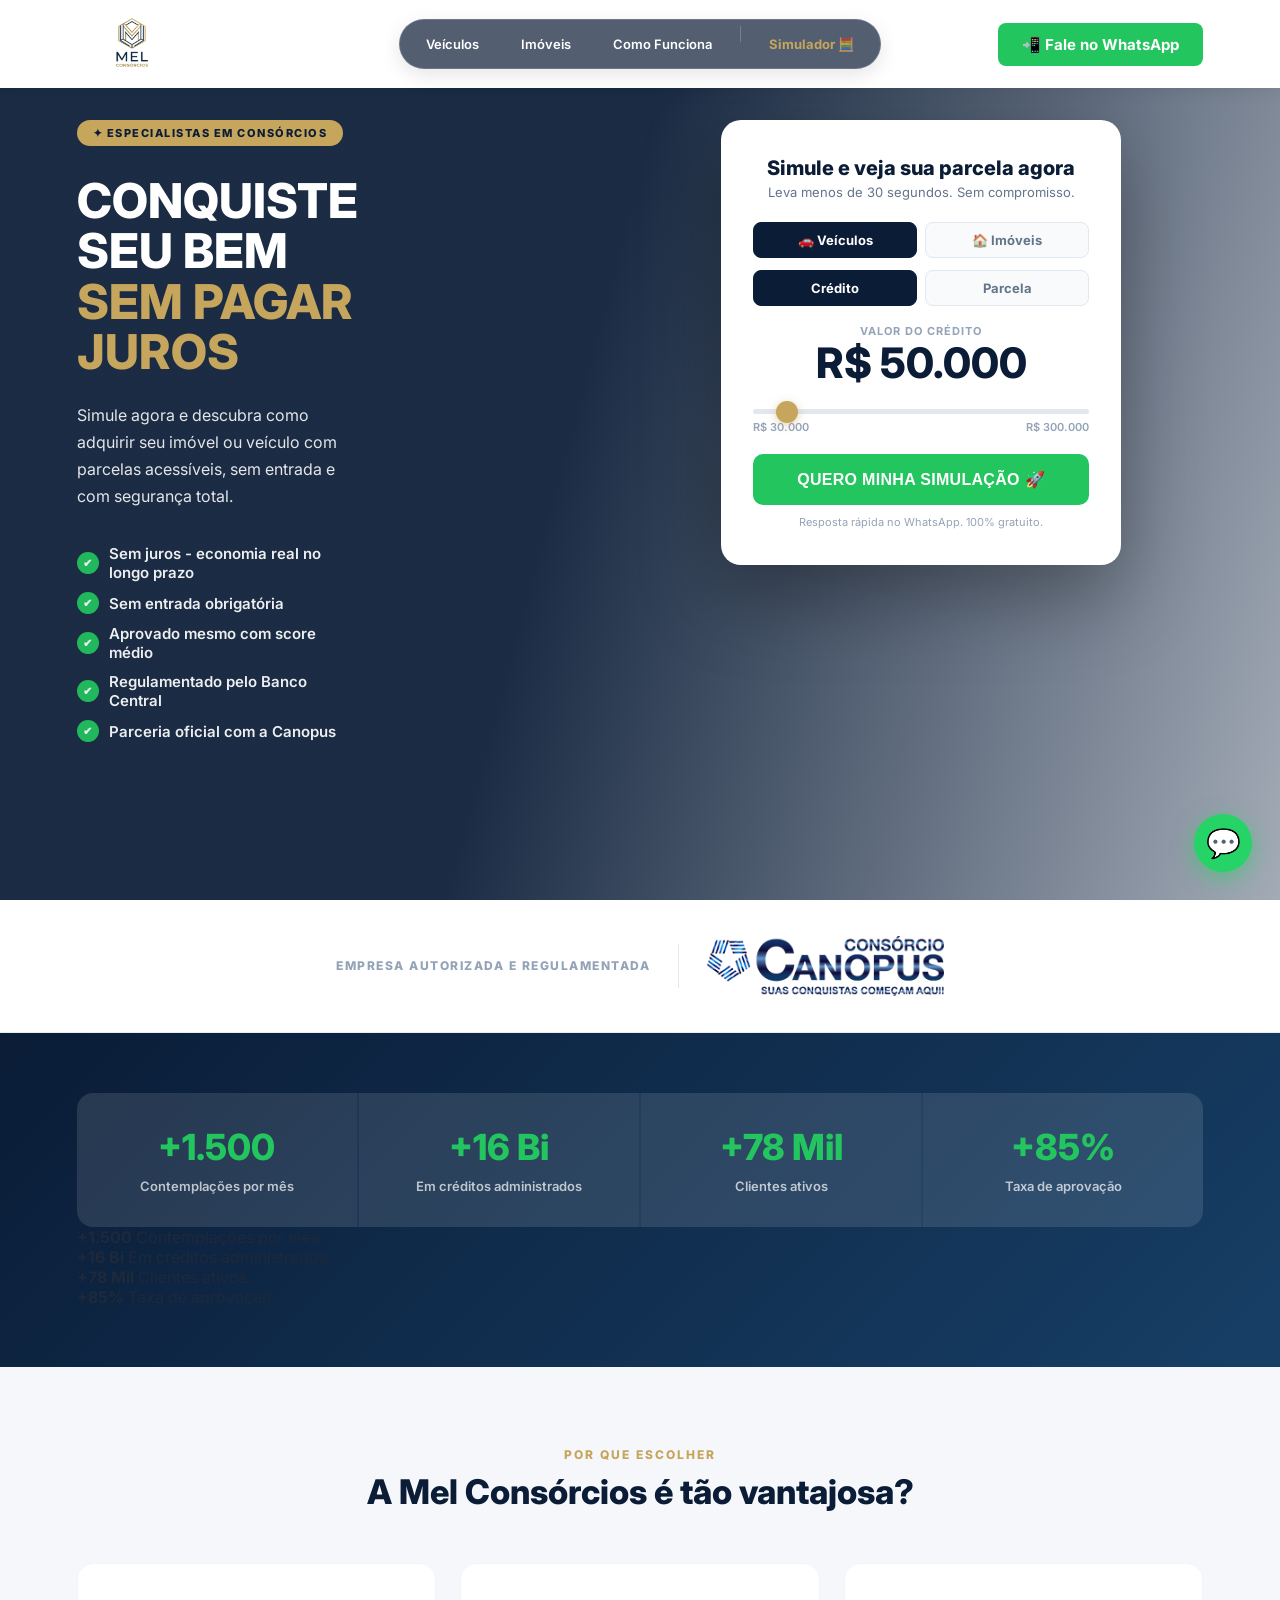
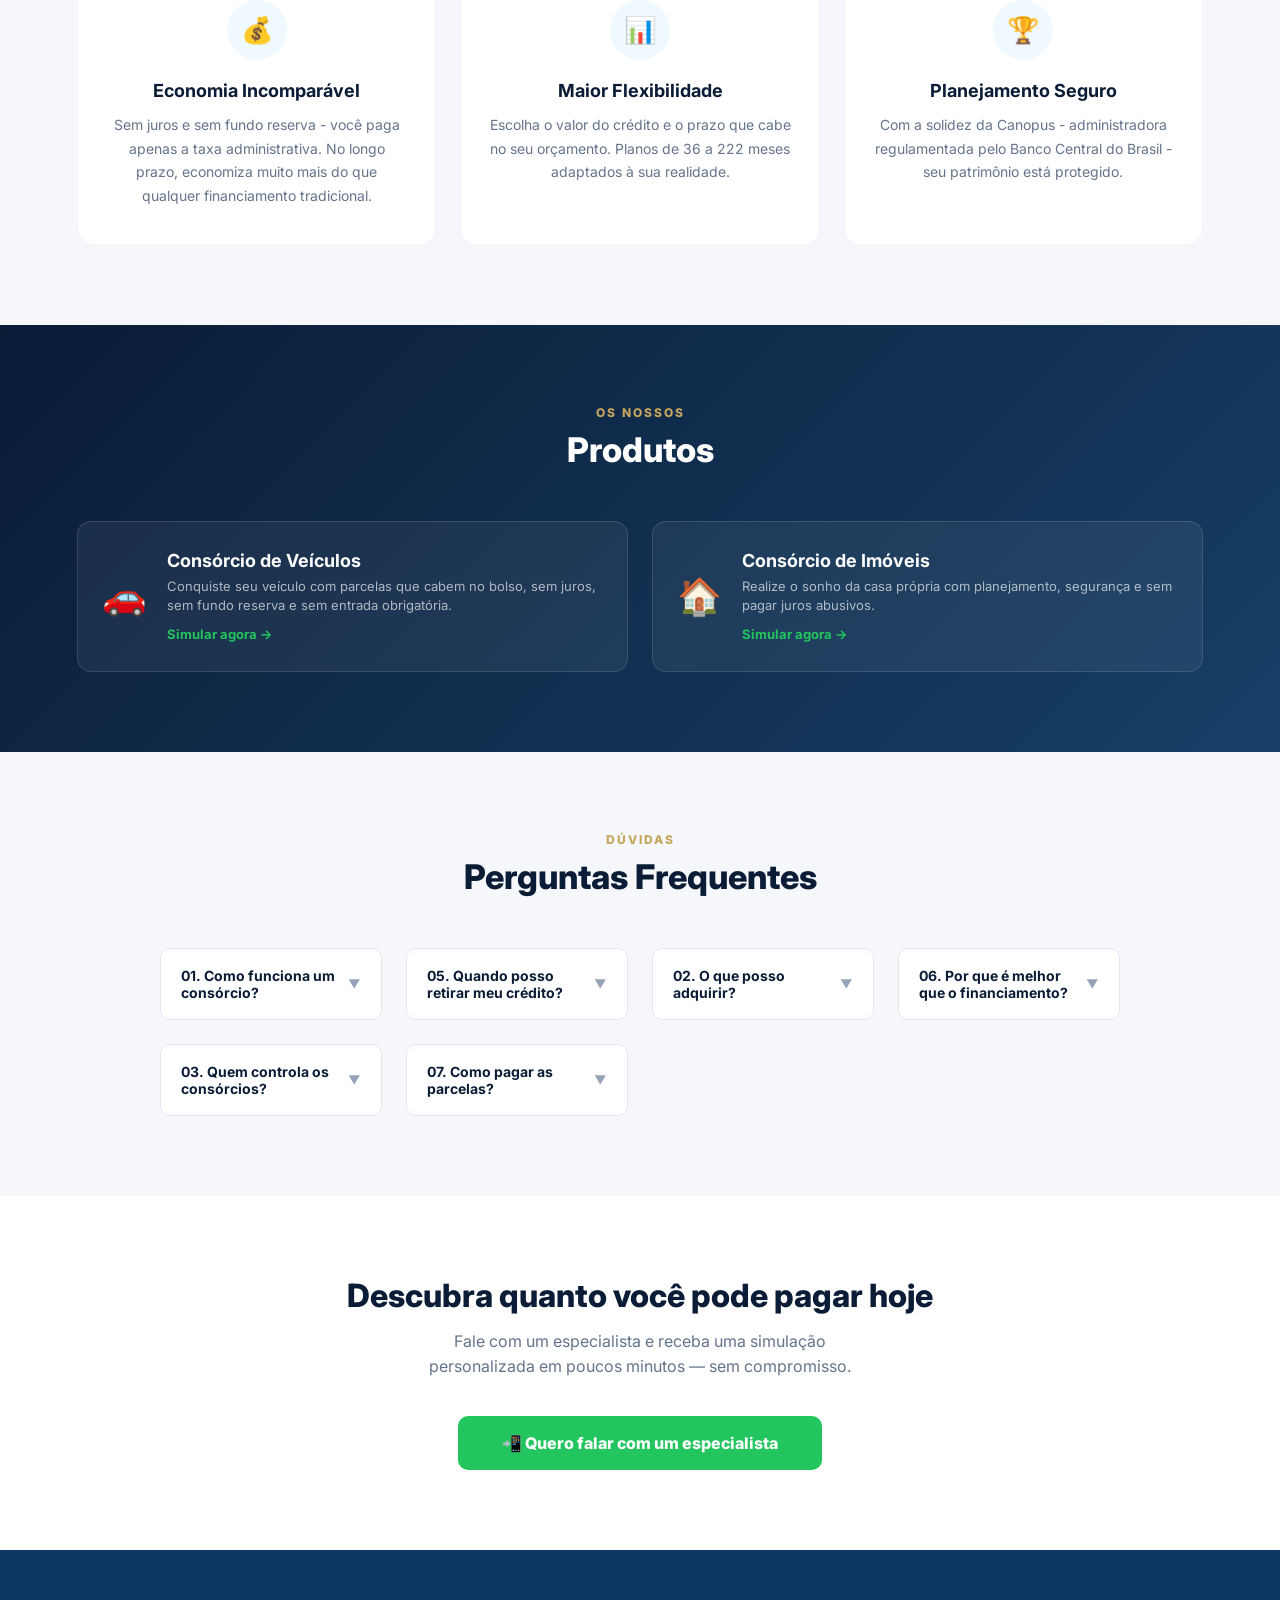
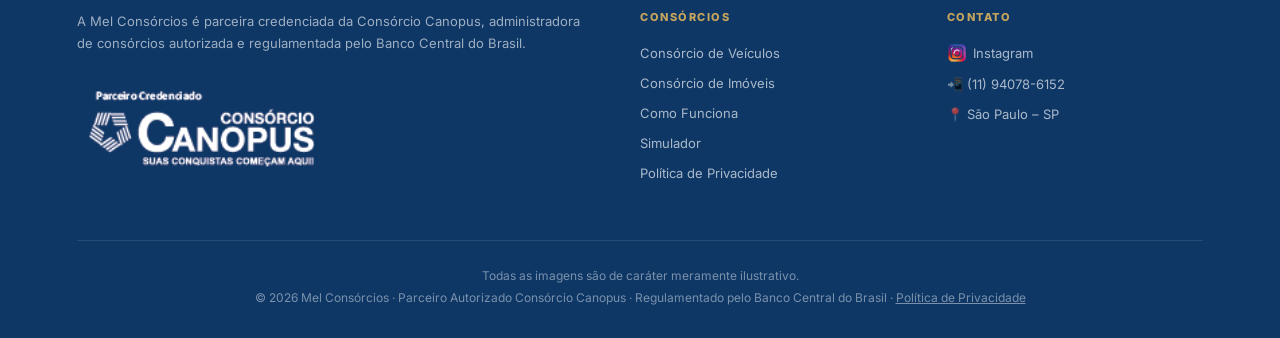
==== index.html @ 3770f280 "Update print statement from 'Hello' to 'Goodbye'" ====
<!DOCTYPE html>
<html lang="pt-BR">

<head>
    <meta charset="UTF-8">
    <meta name="viewport" content="width=device-width, initial-scale=1.0">
    <title>Mel Consórcios</title>
    <link href="https://fonts.googleapis.com/css2?family=Inter:wght@400;600;700;800&display=swap" rel="stylesheet">
    <style>
        /* ===== RESET GERAL ===== */
        *,
        *::before,
        *::after {
            margin: 0;
            padding: 0;
            box-sizing: border-box;
        }

        html,
        body {
            font-family: 'Inter', sans-serif;
            background: #f5f7fb;
            color: #1e293b;
            overflow-x: hidden;
            width: 100%;
        }

        /* ===== HEADER DESKTOP ===== */
        header {
            position: fixed;
            top: 0;
            left: 0;
            right: 0;
            z-index: 100;
            background: #fff;
            box-shadow: 0 2px 16px rgba(0, 0, 0, 0.08);

            display: grid;
            grid-template-columns: 1fr auto 1fr;
            /* 3 colunas reais */
            align-items: center;

            padding: 12px 6%;
        }

        header img {
            height: 60px;
            max-width: 140px;
            object-fit: contain;
        }

        /* Menu Premium Glassmorphism */
        #menu-desktop {
            display: flex;
            justify-self: center;
            gap: 6px;
            background: rgba(10, 28, 54, 0.7);
            backdrop-filter: blur(12px);
            -webkit-backdrop-filter: blur(12px);
            border: 1px solid rgba(255, 255, 255, 0.15);
            padding: 6px 8px;
            border-radius: 100px;
            box-shadow: 0 6px 20px rgba(0, 0, 0, 0.1);
        }

        .menu-link {
            color: #fff;
            text-decoration: none;
            font-size: 13px;
            font-weight: 600;
            padding: 10px 18px;
            border-radius: 100px;
            transition: all 0.3s;
        }

        .menu-link:hover {
            background: rgba(255, 255, 255, 0.15);
            color: #c6a55c;
        }

        .menu-divisor {
            width: 1px;
            height: 16px;
            background: rgba(255, 255, 255, 0.2);
            margin: 0 4px;
        }

        .menu-link-destaque {
            color: #c6a55c;
            text-decoration: none;
            font-size: 13px;
            font-weight: 700;
            padding: 10px 18px;
            border-radius: 100px;
            transition: all 0.3s;
        }

        .menu-link-destaque:hover {
            background: rgba(198, 165, 92, 0.15);
        }

        /* Botão WhatsApp Header */
        .header-btn {
            display: flex;
            justify-self: end;
            gap: 8px;
            background: #22c55e;
            color: #fff;
            font-weight: 700;
            font-size: 15px;
            padding: 12px 24px;
            border-radius: 8px;
            text-decoration: none;
            transition: background .2s, transform .2s;
            white-space: nowrap;
        }

        .header-btn:hover {
            background: #16a34a;
            transform: translateY(-1px);
        }

        #whats-icon {
            display: none;
        }

        /* Ícone Hamburguer Escondido no PC */
        #hamburger {
            display: none;
            cursor: pointer;
            font-size: 28px;
            color: #0a1c36;
            z-index: 101;
        }

        /* ===== MENU MOBILE LATERAL (escondido por padrão) ===== */
        #menu-mobile {
            position: fixed;
            top: 0;
            right: -100%;
            width: 280px;
            height: 100vh;
            background: linear-gradient(135deg, #0a1c36, #173f66);
            padding: 30px 20px;
            transition: right 0.3s ease;
            z-index: 9999;
            box-shadow: -10px 0 30px rgba(0, 0, 0, 0.3);
        }

        .menu-mob-link {
            display: block;
            color: #fff;
            text-decoration: none;
            margin-bottom: 20px;
            font-size: 16px;
        }

        .menu-mob-destaque {
            display: block;
            color: #c6a55c;
            text-decoration: none;
            font-weight: 700;
            font-size: 16px;
            margin-top: 10px;
        }

        /* ===== HERO ===== */
        .hero {
            min-height: 100vh;
            padding-top: 120px;
            padding-bottom: 80px;
            background: url('https://images.unsplash.com/photo-1560518883-ce09059eeffa?auto=format&fit=crop&w=1920&q=80') center/cover no-repeat;
            position: relative;
            display: flex;
            align-items: flex-start;
            padding-left: 6%;
            padding-right: 6%;
            justify-content: space-between;
        }

        .hero-overlay {
            position: absolute;
            inset: 0;
            background: linear-gradient(105deg, rgba(10, 28, 54, 0.93) 45%, rgba(10, 28, 54, 0.35) 100%);
        }

        .hero-left {
            position: relative;
            z-index: 2;
            color: #fff;
            width: 100%;
        }

        .hero-tag {
            display: inline-block;
            background: #c6a55c;
            color: #0a1c36;
            font-size: 11px;
            font-weight: 800;
            letter-spacing: 1.5px;
            text-transform: uppercase;
            padding: 6px 16px;
            border-radius: 20px;
            margin-bottom: 30px;
        }

        .hero-left h1 {
            font-size: 48px;
            font-weight: 800;
            line-height: 1.05;
            margin-bottom: 24px;
            text-transform: uppercase;
        }

        .hero-left h1 span {
            color: #c6a55c;
        }

        .hero-left p {
            font-size: 16px;
            line-height: 1.7;
            opacity: .88;
            margin-bottom: 34px;
            max-width: 420px;
        }

        .hero-checks {
            display: flex;
            flex-direction: column;
            gap: 10px;
        }

        .hero-checks span {
            display: flex;
            align-items: center;
            gap: 10px;
            font-size: 15px;
            font-weight: 600;
            opacity: .92;
        }

        .hero-checks span::before {
            content: '✔';
            background: #22c55e;
            color: #fff;
            width: 22px;
            height: 22px;
            border-radius: 50%;
            display: flex;
            align-items: center;
            justify-content: center;
            font-size: 11px;
            flex-shrink: 0;
        }

        /* ===== SIMULADOR ===== */
        .hero-right {
            position: relative;
            z-index: 2;
            flex-shrink: 0;
            width: 100%;
            display: flex;
            justify-content: center;
            /* centraliza no mobile */
        }

        .simulador {

            background: #fff;
            border-radius: 20px;
            padding: 36px 32px;
            width: 100%;
            /* Ocupa o espaço que tiver disponível... */
            max-width: 400px;
            box-shadow: 0 30px 80px rgba(0, 0, 0, 0.35);
        }

        .sim-title {
            font-size: 20px;
            font-weight: 800;
            color: #0a1c36;
            text-align: center;
            margin-bottom: 4px;
        }

        .sim-sub {
            font-size: 13px;
            color: #64748b;
            text-align: center;
            margin-bottom: 22px;
        }

        .pill-group {
            display: flex;
            gap: 8px;
            margin-bottom: 12px;
        }

        .pill {
            flex: 1;
            padding: 9px 6px;
            border-radius: 8px;
            border: 1.5px solid #e2e8f0;
            background: #f8fafc;
            font-size: 13px;
            font-weight: 700;
            color: #64748b;
            text-align: center;
            cursor: pointer;
            transition: all .18s;
            user-select: none;
        }

        .pill.active {
            background: #0a1c36;
            color: #fff;
            border-color: #0a1c36;
        }

        .sim-label {
            font-size: 11px;
            font-weight: 700;
            color: #94a3b8;
            text-transform: uppercase;
            letter-spacing: 1px;
            text-align: center;
            margin-top: 18px;
            margin-bottom: 4px;
        }

        .sim-valor {
            font-size: 42px;
            font-weight: 800;
            color: #0a1c36;
            text-align: center;
            margin-bottom: 14px;
            line-height: 1;
        }

        input[type=range] {
            appearance: none;
            width: 100%;
            height: 5px;
            background: #e2e8f0;
            border-radius: 3px;
            outline: none;
            margin-bottom: 6px;
        }

        input[type=range]::-webkit-slider-thumb {
            -webkit-appearance: none;
            width: 22px;
            height: 22px;
            border-radius: 50%;
            background: #c6a55c;
            cursor: pointer;
            box-shadow: 0 2px 8px rgba(198, 165, 92, .5);
        }

        .range-minmax {
            display: flex;
            justify-content: space-between;
            font-size: 11px;
            color: #94a3b8;
            font-weight: 600;
            margin-bottom: 20px;
        }

        .sim-cta {
            width: 100%;
            background: #22c55e;
            color: #fff;
            font-size: 16px;
            font-weight: 800;
            padding: 16px;
            border: none;
            border-radius: 10px;
            cursor: pointer;
            transition: background .2s, transform .2s;
            letter-spacing: .3px;
        }

        .sim-cta:hover {
            background: #16a34a;
            transform: translateY(-2px);
        }

        .sim-disclaimer {
            font-size: 11px;
            color: #94a3b8;
            text-align: center;
            margin-top: 10px;
        }

        /* ===== PARCERIA ===== */
        .parceria {
            background: #fff;
            padding: 36px 6%;
            display: flex;
            align-items: center;
            justify-content: center;
            gap: 28px;
            border-bottom: 1px solid #e8edf2;
        }

        .parceria p {
            font-size: 12px;
            font-weight: 800;
            text-transform: uppercase;
            letter-spacing: 1.5px;
            color: #94a3b8;
        }

        .parceria-line {
            width: 1px;
            height: 44px;
            background: #e2e8f0;
        }

        .parceria img {
            height: auto;
            max-height: 60px;
            object-fit: contain;
        }

        /* ===== NÚMEROS ===== */
        .numeros {
            background: linear-gradient(135deg, #0a1c36 0%, #173f66 100%);
            padding: 60px 6%;
        }

        .numeros-grid {
            display: grid;
            grid-template-columns: repeat(auto-fit, minmax(180px, 1fr));
            gap: 2px;
            background: rgba(255, 255, 255, 0.08);
            border-radius: 16px;
            overflow: hidden;
        }

        .numero-item {
            background: rgba(255, 255, 255, 0.04);
            padding: 32px 20px;
            text-align: center;
        }

        .numero-item strong {
            display: block;
            font-size: 36px;
            font-weight: 800;
            color: #22c55e;
            margin-bottom: 6px;
        }

        .numero-item span {
            font-size: 13px;
            color: rgba(255, 255, 255, 0.7);
            font-weight: 600;
        }

        /* ===== VANTAGENS ===== */
        .vantagens {
            padding: 80px 6%;
            background: #f5f7fb;
        }

        .section-eyebrow {
            text-align: center;
            font-size: 12px;
            font-weight: 800;
            text-transform: uppercase;
            letter-spacing: 2px;
            color: #c6a55c;
            margin-bottom: 10px;
        }

        .section-heading {
            text-align: center;
            font-size: 34px;
            font-weight: 800;
            color: #0a1c36;
            margin-bottom: 50px;
            line-height: 1.2;
        }

        .cards-grid {
            display: grid;
            grid-template-columns: repeat(auto-fit, minmax(260px, 1fr));
            gap: 24px;
        }

        .card {
            background: #fff;
            border-radius: 16px;
            padding: 36px 28px;
            text-align: center;
            border: 1px solid #f1f5f9;
            transition: transform .25s, box-shadow .25s;
        }

        .card:hover {
            transform: translateY(-6px);
            box-shadow: 0 16px 40px rgba(0, 0, 0, 0.08);
        }

        .card-icon {
            width: 60px;
            height: 60px;
            background: #f0f9ff;
            border-radius: 50%;
            display: flex;
            align-items: center;
            justify-content: center;
            margin: 0 auto 20px;
            font-size: 26px;
        }

        .card h3 {
            font-size: 18px;
            font-weight: 700;
            color: #0a1c36;
            margin-bottom: 12px;
        }

        .card p {
            font-size: 14px;
            color: #64748b;
            line-height: 1.7;
        }

        /* ===== PRODUTOS ===== */
        .produtos {
            padding: 80px 6%;
            background: linear-gradient(135deg, #0a1c36 0%, #173f66 100%);
        }

        .produtos .section-heading {
            color: #fff;
        }

        .produtos-grid {
            display: grid;
            grid-template-columns: repeat(auto-fit, minmax(200px, 1fr));
            gap: 24px;
        }

        .produto-card {
            background: rgba(255, 255, 255, 0.06);
            border: 1px solid rgba(255, 255, 255, 0.12);
            border-radius: 14px;
            padding: 28px 24px;
            display: flex;
            align-items: center;
            gap: 20px;
            transition: background .2s;
            cursor: pointer;
        }

        .produto-card:hover {
            background: rgba(255, 255, 255, 0.1);
        }

        .produto-icon {
            font-size: 36px;
            flex-shrink: 0;
        }

        .produto-card h3 {
            font-size: 18px;
            font-weight: 700;
            color: #fff;
            margin-bottom: 6px;
        }

        .produto-card p {
            font-size: 13px;
            color: rgba(255, 255, 255, 0.65);
            line-height: 1.5;
        }

        .produto-card a {
            display: inline-block;
            margin-top: 10px;
            font-size: 13px;
            font-weight: 700;
            color: #22c55e;
            text-decoration: none;
        }

        /* ===== FAQ ===== */
        .faq {
            padding: 80px 6%;
            background: #f5f7fb;
        }

        .faq-grid {
            display: grid;
            grid-template-columns: repeat(auto-fit, minmax(200px, 1fr));
            gap: 24px;
            max-width: 960px;
            margin: 0 auto;
        }

        .faq-item {
            background: #fff;
            border: 1px solid #e2e8f0;
            border-radius: 10px;
            overflow: hidden;
        }

        .faq-q {
            display: flex;
            justify-content: space-between;
            align-items: center;
            padding: 18px 20px;
            font-size: 14px;
            font-weight: 700;
            color: #0a1c36;
            cursor: pointer;
            user-select: none;
            gap: 12px;
        }

        .faq-arrow {
            font-size: 12px;
            color: #94a3b8;
            transition: transform .25s;
            flex-shrink: 0;
        }

        .faq-item.open .faq-arrow {
            transform: rotate(180deg);
        }

        .faq-a {
            max-height: 0;
            overflow: hidden;
            transition: max-height .3s ease;
            font-size: 13px;
            color: #64748b;
            line-height: 1.7;
        }

        .faq-a-inner {
            padding: 0 20px 18px;
        }

        .faq-item.open .faq-a {
            max-height: 180px;
        }

        /* ===== CTA FINAL ===== */
        .cta-final {
            background: #fff;
            padding: 80px 6%;
            text-align: center;
        }

        .cta-final h2 {
            font-size: 32px;
            font-weight: 800;
            color: #0a1c36;
            margin-bottom: 14px;
        }

        .cta-final p {
            font-size: 16px;
            color: #64748b;
            max-width: 480px;
            margin: 0 auto 36px;
            line-height: 1.6;
        }

        .cta-final a {
            display: inline-flex;
            align-items: center;
            gap: 10px;
            background: #22c55e;
            color: #fff;
            font-size: 16px;
            font-weight: 800;
            padding: 17px 44px;
            border-radius: 10px;
            text-decoration: none;
            transition: background .2s, transform .2s;
        }

        .cta-final a:hover {
            background: #16a34a;
            transform: translateY(-2px);
        }

        /* ===== FOOTER ===== */
        footer {
            background: #0e3766;
            color: #fff;
            padding: 60px 6% 30px;
        }

        .footer-top {
            display: grid;
            grid-template-columns: 2fr 1fr 1fr;
            gap: 50px;
            margin-bottom: 48px;
        }

        .footer-logo {
            height: 52px;
            display: block;
            margin-bottom: 18px;
            filter: brightness(0) invert(1);
        }

        .footer-desc {
            font-size: 13px;
            color: rgba(255, 255, 255, 0.6);
            line-height: 1.7;
            margin-bottom: 20px;
        }

        .footer-canopus {
            height: 38px;
            opacity: .7;
        }

        footer h4 {
            font-size: 11px;
            font-weight: 800;
            text-transform: uppercase;
            letter-spacing: 1.5px;
            color: #c6a55c;
            margin-bottom: 18px;
        }

        footer ul {
            list-style: none;
        }

        footer ul li {
            margin-bottom: 10px;
        }

        footer ul li a {
            font-size: 13px;
            color: rgba(255, 255, 255, 0.65);
            text-decoration: none;
            transition: color .2s;
        }

        footer ul li a:hover {
            color: #c6a55c;
        }

        .footer-bottom {
            border-top: 1px solid rgba(255, 255, 255, 0.1);
            padding-top: 24px;
            text-align: center;
            font-size: 12px;
            color: rgba(255, 255, 255, 0.45);
            line-height: 1.8;
        }

        /* ===== WHATSAPP FLOAT ===== */
        .whats-float {
            position: fixed;
            bottom: 28px;
            right: 28px;
            width: 58px;
            height: 58px;
            background: #25d366;
            border-radius: 50%;
            display: flex;
            align-items: center;
            justify-content: center;
            font-size: 28px;
            text-decoration: none;
            box-shadow: 0 6px 22px rgba(37, 211, 102, 0.55);
            z-index: 999;
            transition: transform .2s;
        }

        .whats-float:hover {
            transform: scale(1.1);
        }

        /* ===== NUMEROS CARROSSEL (mobile) ===== */
        .numeros-carousel-wrap {
            display: block;
            /* escondido no desktop */
        }

        .header-center {
            display: flex;
            justify-self: center;
            align-items: center;
        }


        /* ===== RESPONSIVIDADE ===== */
        @media (max-width: 980px) {

            /* --- HEADER --- */
            @media (max-width: 980px) {

                header {
                    grid-template-columns: 1fr auto 1fr;
                    padding: 10px 5%;
                }

                /* esconde menu desktop */
                #menu-desktop {
                    display: none !important;
                }

                /* mostra hamburguer */
                #hamburger {
                    display: flex !important;
                    align-items: center;
                    font-size: 26px;
                    cursor: pointer;
                    color: #0a1c36;
                }

                /* botão vira círculo */
                .header-btn {
                    justify-self: end;
                    width: 44px;
                    height: 44px;
                    padding: 0;
                    border-radius: 50%;
                    display: flex;
                    align-items: center;
                    justify-content: center;
                }

                #whats-text {
                    display: none;
                }

                #whats-icon {
                    display: block;
                    font-size: 22px;
                }
            }


            /* LOGO */
            header>a:first-child {
                justify-self: start;
            }

            /* BOTÃO WHATS (direita) */
            .header-btn {
                justify-self: end;
                width: 44px;
                height: 44px;
                padding: 0;
                border-radius: 50%;
            }

            #whats-text {
                display: none;
            }

            #menu-desktop {
                display: none !important;
            }

            #hamburger {
                display: flex !important;
                justify-self: center;
                align-items: center;
                font-size: 26px;
                cursor: pointer;
                color: #0a1c36;
                z-index: 101;
                position: static;
                transform: none;
            }

            /* Botão whats vira círculo */
            #header-whats {
                width: 44px;
                height: 44px;
                padding: 0;
                border-radius: 50%;
            }

            #whats-text {
                display: none;
            }

            #whats-icon {
                display: block;
                font-size: 22px;
            }

            .hero {
                flex-direction: column;
                /* Transforma as colunas em linhas (empilha) */
                align-items: center;
                /* Centraliza os elementos */
                gap: 40px;
                /* Dá um espaço entre o texto e o simulador */
                text-align: center;
                /* Opcional: centraliza o texto do lado esquerdo */
            }

            .hero-left,
            .hero-right {
                width: 100%;
                /* Faz ambos ocuparem a tela toda antes de descerem */
            }

            /* ===== HERO ===== */
            .hero {
                min-height: 100vh;
                padding-top: 110px;
                padding-top: 60px;
                background: url('https://images.unsplash.com/photo-1560518883-ce09059eeffa?auto=format&fit=crop&w=1920&q=80') center/cover no-repeat;
                position: relative;
                display: flex;
                align-items: center;
                padding-left: 6%;
                padding-right: 6%;
                justify-content: space-between;
            }

            .hero-overlay {
                position: absolute;
                inset: 0;
                background: linear-gradient(105deg, rgba(10, 28, 54, 0.93) 45%, rgba(10, 28, 54, 0.35) 100%);
            }

            .hero-left {
                position: relative;
                z-index: 2;
                color: #fff;
                max-width: 580px;
                flex: 1;
            }

            .hero-tag {
                display: inline-block;
                background: #c6a55c;
                color: #0a1c36;
                font-size: 11px;
                font-weight: 800;
                letter-spacing: 2px;
                text-transform: uppercase;
                padding: 5px 14px;
                border-radius: 20px;
                margin-bottom: 22px;
            }

            .hero-left h1 {
                font-size: 48px;
                font-weight: 800;
                line-height: 1.05;
                margin-bottom: 24px;
                text-transform: uppercase;
            }

            .hero-left h1 span {
                color: #c6a55c;
            }

            .hero-left p {
                font-size: 16px;
                line-height: 1.7;
                opacity: .88;
                margin-bottom: 34px;
                max-width: 420px;
            }

            .hero-checks {
                display: flex;
                flex-direction: column;
                gap: 10px;
            }

            .hero-checks span {
                display: flex;
                align-items: center;
                gap: 10px;
                font-size: 15px;
                font-weight: 600;
                opacity: .92;
            }

            .hero-checks span::before {
                content: '✔';
                background: #22c55e;
                color: #fff;
                width: 22px;
                height: 22px;
                border-radius: 50%;
                display: flex;
                align-items: center;
                justify-content: center;
                font-size: 11px;
                flex-shrink: 0;
            }

            /* ===== SIMULADOR ===== */
            .hero-right {
                position: relative;
                z-index: 2;
                flex-shrink: 0;
            }

            .sim-title {
                font-size: 20px;
                font-weight: 800;
                color: #0a1c36;
                text-align: center;
                margin-bottom: 4px;
            }

            .sim-sub {
                font-size: 13px;
                color: #64748b;
                text-align: center;
                margin-bottom: 22px;
            }

            .pill-group {
                display: flex;
                gap: 8px;
                margin-bottom: 12px;
            }

            .pill {
                flex: 1;
                padding: 9px 6px;
                border-radius: 8px;
                border: 1.5px solid #e2e8f0;
                background: #f8fafc;
                font-size: 13px;
                font-weight: 700;
                color: #64748b;
                text-align: center;
                cursor: pointer;
                transition: all .18s;
                user-select: none;
            }

            .pill.active {
                background: #0a1c36;
                color: #fff;
                border-color: #0a1c36;
            }

            .sim-label {
                font-size: 11px;
                font-weight: 700;
                color: #94a3b8;
                text-transform: uppercase;
                letter-spacing: 1px;
                text-align: center;
                margin-top: 18px;
                margin-bottom: 4px;
            }

            .sim-valor {
                font-size: 46px;
                font-weight: 800;
                color: #0a1c36;
                text-align: center;
                margin-bottom: 14px;
                line-height: 1;
            }

            input[type=range] {
                appearance: none;
                width: 100%;
                height: 5px;
                background: #e2e8f0;
                border-radius: 3px;
                outline: none;
                margin-bottom: 6px;
            }

            input[type=range]::-webkit-slider-thumb {
                -webkit-appearance: none;
                width: 22px;
                height: 22px;
                border-radius: 50%;
                background: #c6a55c;
                cursor: pointer;
                box-shadow: 0 2px 8px rgba(198, 165, 92, .5);
            }

            .range-minmax {
                display: flex;
                justify-content: space-between;
                font-size: 11px;
                color: #94a3b8;
                font-weight: 600;
                margin-bottom: 20px;
            }

            .sim-cta {
                width: 100%;
                background: #22c55e;
                color: #fff;
                font-size: 16px;
                font-weight: 800;
                padding: 16px;
                border: none;
                border-radius: 10px;
                cursor: pointer;
                transition: background .2s, transform .2s;
                letter-spacing: .3px;
            }

            .sim-cta:hover {
                background: #16a34a;
                transform: translateY(-2px);
            }

            .sim-disclaimer {
                font-size: 11px;
                color: #94a3b8;
                text-align: center;
                margin-top: 10px;
            }

            /* ===== PARCERIA ===== */
            .parceria {
                background: #fff;
                padding: 36px 6%;
                display: flex;
                align-items: center;
                justify-content: center;
                gap: 28px;
                border-bottom: 1px solid #e8edf2;
            }

            .parceria p {
                font-size: 12px;
                font-weight: 800;
                text-transform: uppercase;
                letter-spacing: 1.5px;
                color: #94a3b8;
            }

            .parceria-line {
                width: 1px;
                height: 44px;
                background: #e2e8f0;
            }

            .parceria img {
                height: 52px;
                object-fit: contain;
            }

            /* ===== NÚMEROS ===== */
            .numeros {
                background: linear-gradient(135deg, #0a1c36 0%, #173f66 100%);
                padding: 60px 6%;
            }

            .numeros-grid {
                display: grid;
                gap: 2px;
                background: rgba(255, 255, 255, 0.08);
                border-radius: 16px;
                overflow: hidden;
            }

            .numero-item {
                background: rgba(255, 255, 255, 0.04);
                padding: 32px 20px;
                text-align: center;
            }

            .numero-item strong {
                display: block;
                font-size: 36px;
                font-weight: 800;
                color: #22c55e;
                margin-bottom: 6px;
            }

            .numero-item span {
                font-size: 13px;
                color: rgba(255, 255, 255, 0.7);
                font-weight: 600;
            }

            /* ===== VANTAGENS ===== */
            .vantagens {
                padding: 80px 6%;
                background: #f5f7fb;
            }

            .section-eyebrow {
                text-align: center;
                font-size: 12px;
                font-weight: 800;
                text-transform: uppercase;
                letter-spacing: 2px;
                color: #c6a55c;
                margin-bottom: 10px;
            }

            .section-heading {
                text-align: center;
                font-size: 34px;
                font-weight: 800;
                color: #0a1c36;
                margin-bottom: 50px;
                line-height: 1.2;
            }

            .card {
                background: #fff;
                border-radius: 16px;
                padding: 36px 28px;
                text-align: center;
                border: 1px solid #f1f5f9;
                transition: transform .25s, box-shadow .25s;
            }

            .card:hover {
                transform: translateY(-6px);
                box-shadow: 0 16px 40px rgba(0, 0, 0, 0.08);
            }

            .card-icon {
                width: 60px;
                height: 60px;
                background: #f0f9ff;
                border-radius: 50%;
                display: flex;
                align-items: center;
                justify-content: center;
                margin: 0 auto 20px;
                font-size: 26px;
            }

            .card h3 {
                font-size: 18px;
                font-weight: 700;
                color: #0a1c36;
                margin-bottom: 12px;
            }

            .card p {
                font-size: 14px;
                color: #64748b;
                line-height: 1.7;
            }

            /* ===== PRODUTOS ===== */
            .produtos {
                padding: 80px 6%;
                background: linear-gradient(135deg, #0a1c36 0%, #173f66 100%);
            }

            .produtos .section-heading {
                color: #fff;
            }

            .produtos-grid {
                display: grid;
                gap: 20px;
            }

            .produto-card {
                background: rgba(255, 255, 255, 0.06);
                border: 1px solid rgba(255, 255, 255, 0.12);
                border-radius: 14px;
                padding: 28px 24px;
                display: flex;
                align-items: center;
                gap: 20px;
                transition: background .2s;
                cursor: pointer;
            }

            .produto-card:hover {
                background: rgba(255, 255, 255, 0.1);
            }

            .produto-icon {
                font-size: 36px;
                flex-shrink: 0;
            }

            .produto-card h3 {
                font-size: 18px;
                font-weight: 700;
                color: #fff;
                margin-bottom: 6px;
            }

            .produto-card p {
                font-size: 13px;
                color: rgba(255, 255, 255, 0.65);
                line-height: 1.5;
            }

            .produto-card a {
                display: inline-block;
                margin-top: 10px;
                font-size: 13px;
                font-weight: 700;
                color: #22c55e;
                text-decoration: none;
            }

            /* ===== FAQ ===== */
            .faq {
                padding: 80px 6%;
                background: #f5f7fb;
            }

            .faq-grid {
                display: grid;
                gap: 14px;
                max-width: 960px;
                margin: 0 auto;
            }

            .faq-item {
                background: #fff;
                border: 1px solid #e2e8f0;
                border-radius: 10px;
                overflow: hidden;
            }

            .faq-q {
                display: flex;
                justify-content: space-between;
                align-items: center;
                padding: 18px 20px;
                font-size: 14px;
                font-weight: 700;
                color: #0a1c36;
                cursor: pointer;
                user-select: none;
                gap: 12px;
            }

            .faq-arrow {
                font-size: 12px;
                color: #94a3b8;
                transition: transform .25s;
                flex-shrink: 0;
            }

            .faq-item.open .faq-arrow {
                transform: rotate(180deg);
            }

            .faq-a {
                max-height: 0;
                overflow: hidden;
                transition: max-height .3s ease;
                font-size: 13px;
                color: #64748b;
                line-height: 1.7;
            }

            .faq-a-inner {
                padding: 0 20px 18px;
            }

            .faq-item.open .faq-a {
                max-height: 180px;
            }

            /* ===== CTA FINAL ===== */
            .cta-final {
                background: #fff;
                padding: 80px 6%;
                text-align: center;
            }

            .cta-final h2 {
                font-size: 32px;
                font-weight: 800;
                color: #0a1c36;
                margin-bottom: 14px;
            }

            .cta-final p {
                font-size: 16px;
                color: #64748b;
                max-width: 480px;
                margin: 0 auto 36px;
                line-height: 1.6;
            }

            .cta-final a {
                display: inline-flex;
                align-items: center;
                gap: 10px;
                background: #22c55e;
                color: #fff;
                font-size: 16px;
                font-weight: 800;
                padding: 17px 44px;
                border-radius: 10px;
                text-decoration: none;
                transition: background .2s, transform .2s;
            }

            .cta-final a:hover {
                background: #16a34a;
                transform: translateY(-2px);
            }

            footer {
                padding: 40px 5% 24px;
            }

            .numeros-carousel-wrap {
                display: none;
            }

            .footer-top {
                grid-template-columns: 1fr;
                gap: 30px;
                text-align: center;
            }

            footer ur {
                padding: 0;
            }
        }
    </style>
    
    <!-- Meta Pixel Code -->
<script>
!function(f,b,e,v,n,t,s)
{if(f.fbq)return;n=f.fbq=function(){n.callMethod?
n.callMethod.apply(n,arguments):n.queue.push(arguments)};
if(!f._fbq)f._fbq=n;n.push=n;n.loaded=!0;n.version='2.0';
n.queue=[];t=b.createElement(e);t.async=!0;
t.src=v;s=b.getElementsByTagName(e)[0];
s.parentNode.insertBefore(t,s)}(window, document,'script',
'https://connect.facebook.net/en_US/fbevents.js');
fbq('init', '809733666063952');
fbq('track', 'PageView');
</script>
<noscript><img height="1" width="1" style="display:none"
src="https://www.facebook.com/tr?id=809733666063952&ev=PageView&noscript=1"
/></noscript>
<!-- End Meta Pixel Code -->
    
</head>

<body>

    <!-- HEADER -->
    <header>
        <!-- COLUNA 1: LOGO -->
        <a href="index.html">
            <img src="mel.png" alt="Mel Consórcios">
        </a>

        <!-- COLUNA 2: CENTRO (menu desktop ou hamburguer) -->
        <div class="header-center">

            <!-- MENU DESKTOP -->
            <div id="menu-desktop">
                <a href="consorcio-veiculos.html" class="menu-link">Veículos</a>
                <a href="consorcio-imoveis.html" class="menu-link">Imóveis</a>
                <a href="como-funciona.html" class="menu-link">Como Funciona</a>
                <div class="menu-divisor"></div>
                <a href="index.html" class="menu-link-destaque">Simulador 🧮</a>
            </div>

            <!-- HAMBURGUER MOBILE -->
            <div id="hamburger" onclick="toggleMenu()">☰</div>

        </div>

        <!-- COLUNA 3: BOTÃO WHATSAPP -->
        <a href="https://w.app/sitemelconsorcios" target="_blank" class="header-btn" id="header-whats">
            <span id="whats-icon">💬</span>
            <span id="whats-text">📲 Fale no WhatsApp</span>
        </a>
    </header>

    <!-- MENU MOBILE ESCONDIDO -->
    <div id="menu-mobile">
        <div style="display:flex; justify-content:space-between; align-items:center; margin-bottom:40px;">
            <strong style="color:#c6a55c; font-size:14px; letter-spacing:1px;">MENU</strong>
            <span onclick="toggleMenu()" style="font-size:28px; cursor:pointer; color:#fff;">✖</span>
        </div>
        <a href="consorcio-veiculos.html" class="menu-mob-link">Consórcio de Veículos</a>
        <a href="consorcio-imoveis.html" class="menu-mob-link">Consórcio de Imóveis</a>
        <a href="como-funciona.html" class="menu-mob-link">Como Funciona</a>
        <a href="index.html" class="menu-mob-destaque">Acessar Simulador →</a>
    </div>

    <!-- HERO -->
    <section class="hero">
        <div class="hero-overlay"></div>

        <div class="hero-left">
            <span class="hero-tag">✦ Especialistas em Consórcios</span>

            <h1>Conquiste seu bem<br><span>sem pagar juros</span></h1>

            <p>Simule agora e descubra como adquirir seu imóvel ou veículo com parcelas acessíveis, sem entrada e com
                segurança total.</p>

            <div class="hero-checks">
                <span>Sem juros - economia real no longo prazo</span>
                <span>Sem entrada obrigatória</span>
                <span>Aprovado mesmo com score médio</span>
                <span>Regulamentado pelo Banco Central</span>
                <span>Parceria oficial com a Canopus</span>
            </div>
        </div>

        <div class="hero-right">
            <div class="simulador">
                <p class="sim-title">Simule e veja sua parcela agora</p>
                <p class="sim-sub">Leva menos de 30 segundos. Sem compromisso.</p>

                <div class="pill-group" id="g-produto">
                    <div class="pill active" onclick="setProduto(this,'AUTOMOVEL')">🚗 Veículos</div>
                    <div class="pill" onclick="setProduto(this,'IMOVEIS')">🏠 Imóveis</div>
                </div>

                <div class="pill-group" id="g-modo">
                    <div class="pill active" onclick="setModo(this,'credito')">Crédito</div>
                    <div class="pill" onclick="setModo(this,'parcela')">Parcela</div>
                </div>

                <p class="sim-label" id="sim-label">Valor do Crédito</p>
                <div class="sim-valor" id="sim-valor">R$ 50.000</div>

                <input type="range" id="sim-range" min="30000" max="300000" step="1000" value="50000">
                <div class="range-minmax">
                    <span id="r-min">R$ 30.000</span>
                    <span id="r-max">R$ 300.000</span>
                </div>

                <button class="sim-cta" onclick="enviarWhats()">QUERO MINHA SIMULAÇÃO 🚀</button>
                <p class="sim-disclaimer">Resposta rápida no WhatsApp. 100% gratuito.</p>
            </div>
        </div>
    </section>

    <!-- PARCERIA -->
    <section class="parceria">
        <p>Empresa autorizada e regulamentada</p>
        <div class="parceria-line"></div>
        <img src="logo-canopus.png" alt="Canopus Consórcios">
    </section>

    <!-- NÚMEROS -->
    <section class="numeros">

        <!-- Grid desktop (4 colunas) -->
        <div class="numeros-grid">
            <div class="numero-item">
                <strong>+1.500</strong>
                <span>Contemplações por mês</span>
            </div>
            <div class="numero-item">
                <strong>+16 Bi</strong>
                <span>Em créditos administrados</span>
            </div>
            <div class="numero-item">
                <strong>+78 Mil</strong>
                <span>Clientes ativos</span>
            </div>
            <div class="numero-item">
                <strong>+85%</strong>
                <span>Taxa de aprovação</span>
            </div>
        </div>

        <!-- Carrossel mobile -->
        <div class="numeros-carousel-wrap">
            <div class="numeros-carousel-track" id="numCarousel">
                <div class="numero-card-mob">
                    <strong>+1.500</strong>
                    <span>Contemplações por mês</span>
                </div>
                <div class="numero-card-mob">
                    <strong>+16 Bi</strong>
                    <span>Em créditos administrados</span>
                </div>
                <div class="numero-card-mob">
                    <strong>+78 Mil</strong>
                    <span>Clientes ativos</span>
                </div>
                <div class="numero-card-mob">
                    <strong>+85%</strong>
                    <span>Taxa de aprovação</span>
                </div>
            </div>
            <div class="carousel-dots" id="numDots">
                <span class="active" onclick="scrollToCard(0)"></span>
                <span onclick="scrollToCard(1)"></span>
                <span onclick="scrollToCard(2)"></span>
                <span onclick="scrollToCard(3)"></span>
            </div>
        </div>

    </section>

    <!-- VANTAGENS -->
    <section class="vantagens">
        <p class="section-eyebrow">Por que escolher</p>
        <h2 class="section-heading">A Mel Consórcios é tão vantajosa?</h2>
        <div class="cards-grid">
            <div class="card">
                <div class="card-icon">💰</div>
                <h3>Economia Incomparável</h3>
                <p>Sem juros e sem fundo reserva - você paga apenas a taxa administrativa. No longo prazo, economiza
                    muito mais do que qualquer financiamento tradicional.</p>
            </div>
            <div class="card">
                <div class="card-icon">📊</div>
                <h3>Maior Flexibilidade</h3>
                <p>Escolha o valor do crédito e o prazo que cabe no seu orçamento. Planos de 36 a 222 meses adaptados à
                    sua realidade.</p>
            </div>
            <div class="card">
                <div class="card-icon">🏆</div>
                <h3>Planejamento Seguro</h3>
                <p>Com a solidez da Canopus - administradora regulamentada pelo Banco Central do Brasil - seu patrimônio
                    está protegido.</p>
            </div>
        </div>
    </section>

    <!-- PRODUTOS -->
    <section class="produtos">
        <p class="section-eyebrow" style="color:#c6a55c">Os nossos</p>
        <h2 class="section-heading">Produtos</h2>
        <div class="produtos-grid">
            <div class="produto-card" onclick="abrirSimulador('AUTOMOVEL')">
                <div class="produto-icon">🚗</div>
                <div>
                    <h3>Consórcio de Veículos</h3>
                    <p>Conquiste seu veículo com parcelas que cabem no bolso, sem juros, sem fundo reserva e sem entrada
                        obrigatória.</p>
                    <a href="#">Simular agora →</a>
                </div>
            </div>
            <div class="produto-card" onclick="abrirSimulador('IMOVEIS      ')">
                <div class="produto-icon">🏠</div>
                <div>
                    <h3>Consórcio de Imóveis</h3>
                    <p>Realize o sonho da casa própria com planejamento, segurança e sem pagar juros abusivos.</p>
                    <a href="#">Simular agora →</a>
                </div>
            </div>
        </div>
    </section>

    <!-- FAQ -->
    <section class="faq">
        <p class="section-eyebrow">Dúvidas</p>
        <h2 class="section-heading">Perguntas Frequentes</h2>
        <div class="faq-grid">
            <div class="faq-item">
                <div class="faq-q" onclick="toggleFaq(this)">01. Como funciona um consórcio? <span
                        class="faq-arrow">▼</span></div>
                <div class="faq-a">
                    <div class="faq-a-inner">Consórcio é quando um grupo de pessoas se une para obter um bem de forma
                        programada. Você paga parcelas mensais mais baratas pois não há juros, apenas taxa
                        administrativa.</div>
                </div>
            </div>
            <div class="faq-item">
                <div class="faq-q" onclick="toggleFaq(this)">05. Quando posso retirar meu crédito? <span
                        class="faq-arrow">▼</span></div>
                <div class="faq-a">
                    <div class="faq-a-inner">Você pode ser contemplado por sorteio em qualquer assembleia mensal, ou
                        antecipar com lances. Todos são contemplados até o final do grupo.</div>
                </div>
            </div>
            <div class="faq-item">
                <div class="faq-q" onclick="toggleFaq(this)">02. O que posso adquirir? <span class="faq-arrow">▼</span>
                </div>
                <div class="faq-a">
                    <div class="faq-a-inner">Imóveis residenciais, comerciais, terrenos e veículos leves e pesados. A
                        carta de crédito dá poder de compra à vista.</div>
                </div>
            </div>
            <div class="faq-item">
                <div class="faq-q" onclick="toggleFaq(this)">06. Por que é melhor que o financiamento? <span
                        class="faq-arrow">▼</span></div>
                <div class="faq-a">
                    <div class="faq-a-inner">No financiamento você paga juros que podem dobrar o valor do bem. No
                        consórcio a taxa é muito menor — e você paga o preço justo do início ao fim.</div>
                </div>
            </div>
            <div class="faq-item">
                <div class="faq-q" onclick="toggleFaq(this)">03. Quem controla os consórcios? <span
                        class="faq-arrow">▼</span></div>
                <div class="faq-a">
                    <div class="faq-a-inner">Os consórcios são regulamentados e fiscalizados pelo Banco Central do
                        Brasil, garantindo total segurança e transparência.</div>
                </div>
            </div>
            <div class="faq-item">
                <div class="faq-q" onclick="toggleFaq(this)">07. Como pagar as parcelas? <span
                        class="faq-arrow">▼</span></div>
                <div class="faq-a">
                    <div class="faq-a-inner">As parcelas podem ser pagas via boleto bancário ou débito automático,
                        conforme as opções disponibilizadas pela Administradora.</div>
                </div>
            </div>
        </div>
    </section>

    <!-- CTA FINAL -->
    <section class="cta-final">
        <h2>Descubra quanto você pode pagar hoje</h2>
        <p>Fale com um especialista e receba uma simulação personalizada em poucos minutos — sem compromisso.</p>
        <a href="https://w.app/sitemelconsorcios" target="_blank">📲 Quero falar com um especialista</a>
    </section>

    <!-- FOOTER -->
    <footer>
        <div class="footer-top">
            <div>
                <p class="footer-desc">A Mel Consórcios é parceira credenciada da Consórcio Canopus, administradora de
                    consórcios autorizada e regulamentada pelo Banco Central do Brasil.</p>
                <img src="canopus.png" width="250" alt="Canopus">
            </div>
            <div>
                <h4>Consórcios</h4>
                <ul>
                    <li><a href="consorcio-veiculos.html">Consórcio de Veículos</a></li>
                    <li><a href="consorcio-imoveis.html">Consórcio de Imóveis</a></li>
                    <li><a href="como-funciona.html">Como Funciona</a></li>
                    <li><a href="#">Simulador</a></li>
                    <li><a href="politica-de-privacidade.html">Política de Privacidade</a></li>
                </ul>
            </div>
            <div>
                <h4>Contato</h4>
                <ul>
                    <li><img src="logo-instagram.png" width="20" style="vertical-align:middle; margin-right:6px;"
                            alt="Instagram"><a href="https://www.instagram.com/melconsorcios.sp">Instagram</a></li>
                    <li><a href="https://w.app/sitemelconsorcios">📲 (11) 94078-6152</a></li>
                    <li><a href="#">📍 São Paulo – SP</a></li>
                </ul>
            </div>
        </div>
        <div class="footer-bottom">
            <p>Todas as imagens são de caráter meramente ilustrativo.</p>
            <p>© 2026 Mel Consórcios · Parceiro Autorizado Consórcio Canopus · Regulamentado pelo Banco Central do
                Brasil · <a href="politica-de-privacidade.html" style="color:inherit">Política de Privacidade</a></p>
        </div>
    </footer>

    <!-- WHATSAPP FLUTUANTE -->
    <a href="https://w.app/sitemelconsorcios" target="_blank" class="whats-float">💬</a>

    <script>
        /* ===== MENU MOBILE ===== */
        function toggleMenu() {
            const menu = document.getElementById('menu-mobile');
            menu.style.right = (menu.style.right === '0px') ? '-100%' : '0px';
        }

        /* ===== SIMULADOR ===== */
        const STATE = { produto: 'AUTOMOVEL', modo: 'credito', valor: 50000 };
        const rangeEl = document.getElementById('sim-range');

        rangeEl.oninput = () => { STATE.valor = parseInt(rangeEl.value); updateUI(); };

        function setProduto(btn, p) {
            STATE.produto = p;
            document.getElementById('g-produto').querySelectorAll('.pill').forEach(b => b.classList.remove('active'));
            btn.classList.add('active');
            if (STATE.modo === 'credito') {
                if (p === 'AUTOMOVEL') { rangeEl.min = 30000; rangeEl.max = 480000; rangeEl.step = 1000; STATE.valor = 50000; }
                else { rangeEl.min = 200000; rangeEl.max = 480000; rangeEl.step = 5000; STATE.valor = 250000; }
                rangeEl.value = STATE.valor;
            }
            updateUI();
        }

        function setModo(btn, m) {
            STATE.modo = m;
            document.getElementById('g-modo').querySelectorAll('.pill').forEach(b => b.classList.remove('active'));
            btn.classList.add('active');
            if (m === 'credito') {
                document.getElementById('sim-label').innerText = 'Valor do Crédito';
                if (STATE.produto === 'AUTOMOVEL') { rangeEl.min = 30000; rangeEl.max = 480000; rangeEl.step = 1000; STATE.valor = 50000; }
                else { rangeEl.min = 200000; rangeEl.max = 480000; rangeEl.step = 5000; STATE.valor = 250000; }
            } else {
                document.getElementById('sim-label').innerText = 'Valor da Parcela';
                rangeEl.min = 500; rangeEl.max = 10000; rangeEl.step = 50; STATE.valor = 1500;
            }
            rangeEl.value = STATE.valor;
            updateUI();
        }

        function updateUI() {
            const fmt = v => v.toLocaleString('pt-BR', { style: 'currency', currency: 'BRL', minimumFractionDigits: 0, maximumFractionDigits: 0 });
            document.getElementById('sim-valor').innerText = fmt(STATE.valor);
            document.getElementById('r-min').innerText = fmt(parseInt(rangeEl.min));
            document.getElementById('r-max').innerText = fmt(parseInt(rangeEl.max));
        }

        function enviarWhats() {
            const modo = STATE.modo === 'credito' ? 'crédito de' : 'parcelas de';
            const prod = STATE.produto === 'AUTOMOVEL' ? 'Veículos' : 'Imóveis';
            const val = STATE.valor.toLocaleString('pt-BR', { style: 'currency', currency: 'BRL', minimumFractionDigits: 0, maximumFractionDigits: 0 });
            const msg = `Olá! Vi o site da Mel Consórcios e quero simular.\\n\\nProduto: ${prod}\\nQuero ${modo}: ${val}\\n\\nPode me ajudar?`;
            window.open(`https://wa.me/5511940786152?text=${encodeURIComponent(msg)}`, '_blank');
        }

        function abrirSimulador(p) {
            window.scrollTo({ top: 0, behavior: 'smooth' });
            const btn = document.querySelector(`#g-produto .pill${p === 'AUTOMOVEL' ? ':first-child' : ':last-child'}`);
            if (btn) setProduto(btn, p);
        }

        function toggleFaq(el) { el.parentElement.classList.toggle('open'); }

        /* ===== CARROSSEL NÚMEROS (mobile) ===== */
        function scrollToCard(index) {
            const track = document.getElementById('numCarousel');
            const cards = track.querySelectorAll('.numero-card-mob');
            if (cards[index]) {
                track.scrollTo({ left: cards[index].offsetLeft - 16, behavior: 'smooth' });
            }
            updateDots(index);
        }

        function updateDots(activeIndex) {
            document.querySelectorAll('#numDots span').forEach((dot, i) => {
                dot.classList.toggle('active', i === activeIndex);
            });
        }

        // Atualiza dot ao scrollar manualmente
        document.getElementById('numCarousel').addEventListener('scroll', function () {
            const track = this;
            const cards = track.querySelectorAll('.numero-card-mob');
            let closest = 0;
            let minDist = Infinity;
            cards.forEach((card, i) => {
                const dist = Math.abs(card.offsetLeft - track.scrollLeft - 16);
                if (dist < minDist) { minDist = dist; closest = i; }
            });
            updateDots(closest);
        });

        updateUI();
    </script>
</body>

</html>
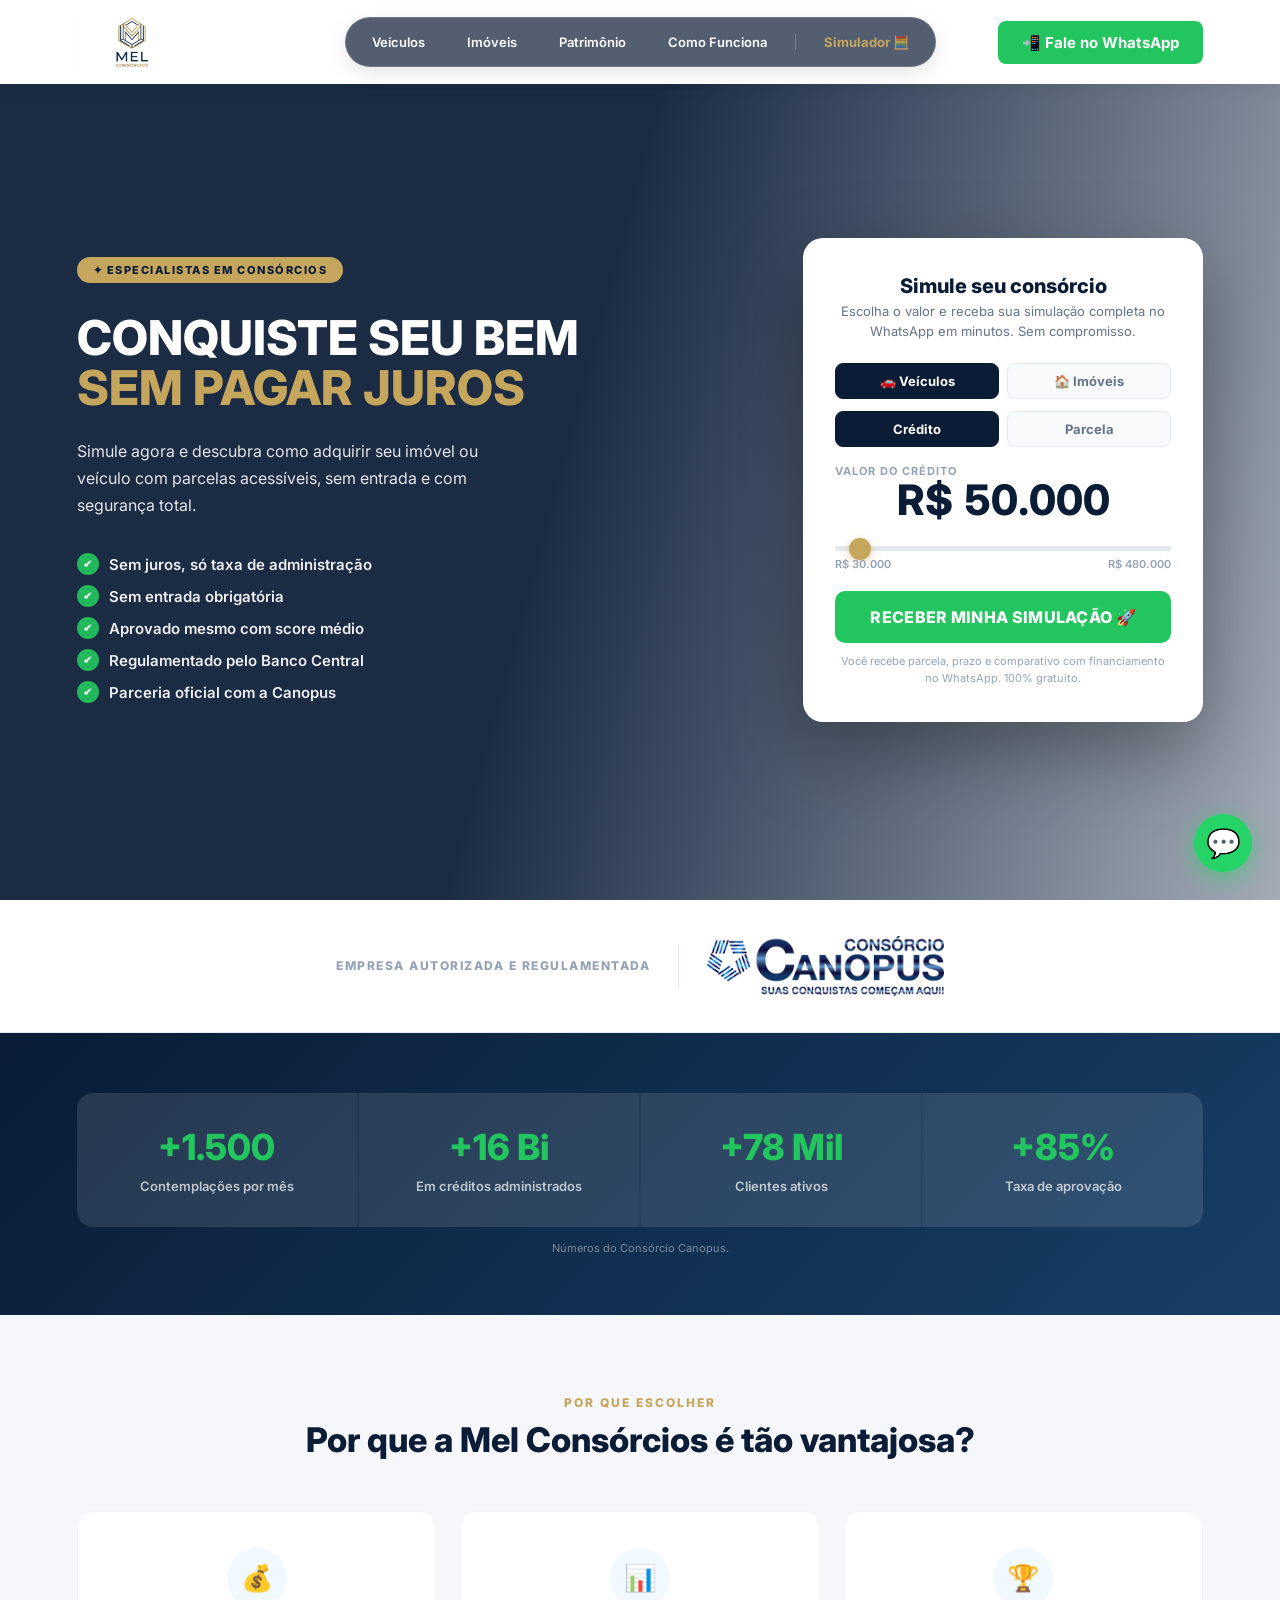
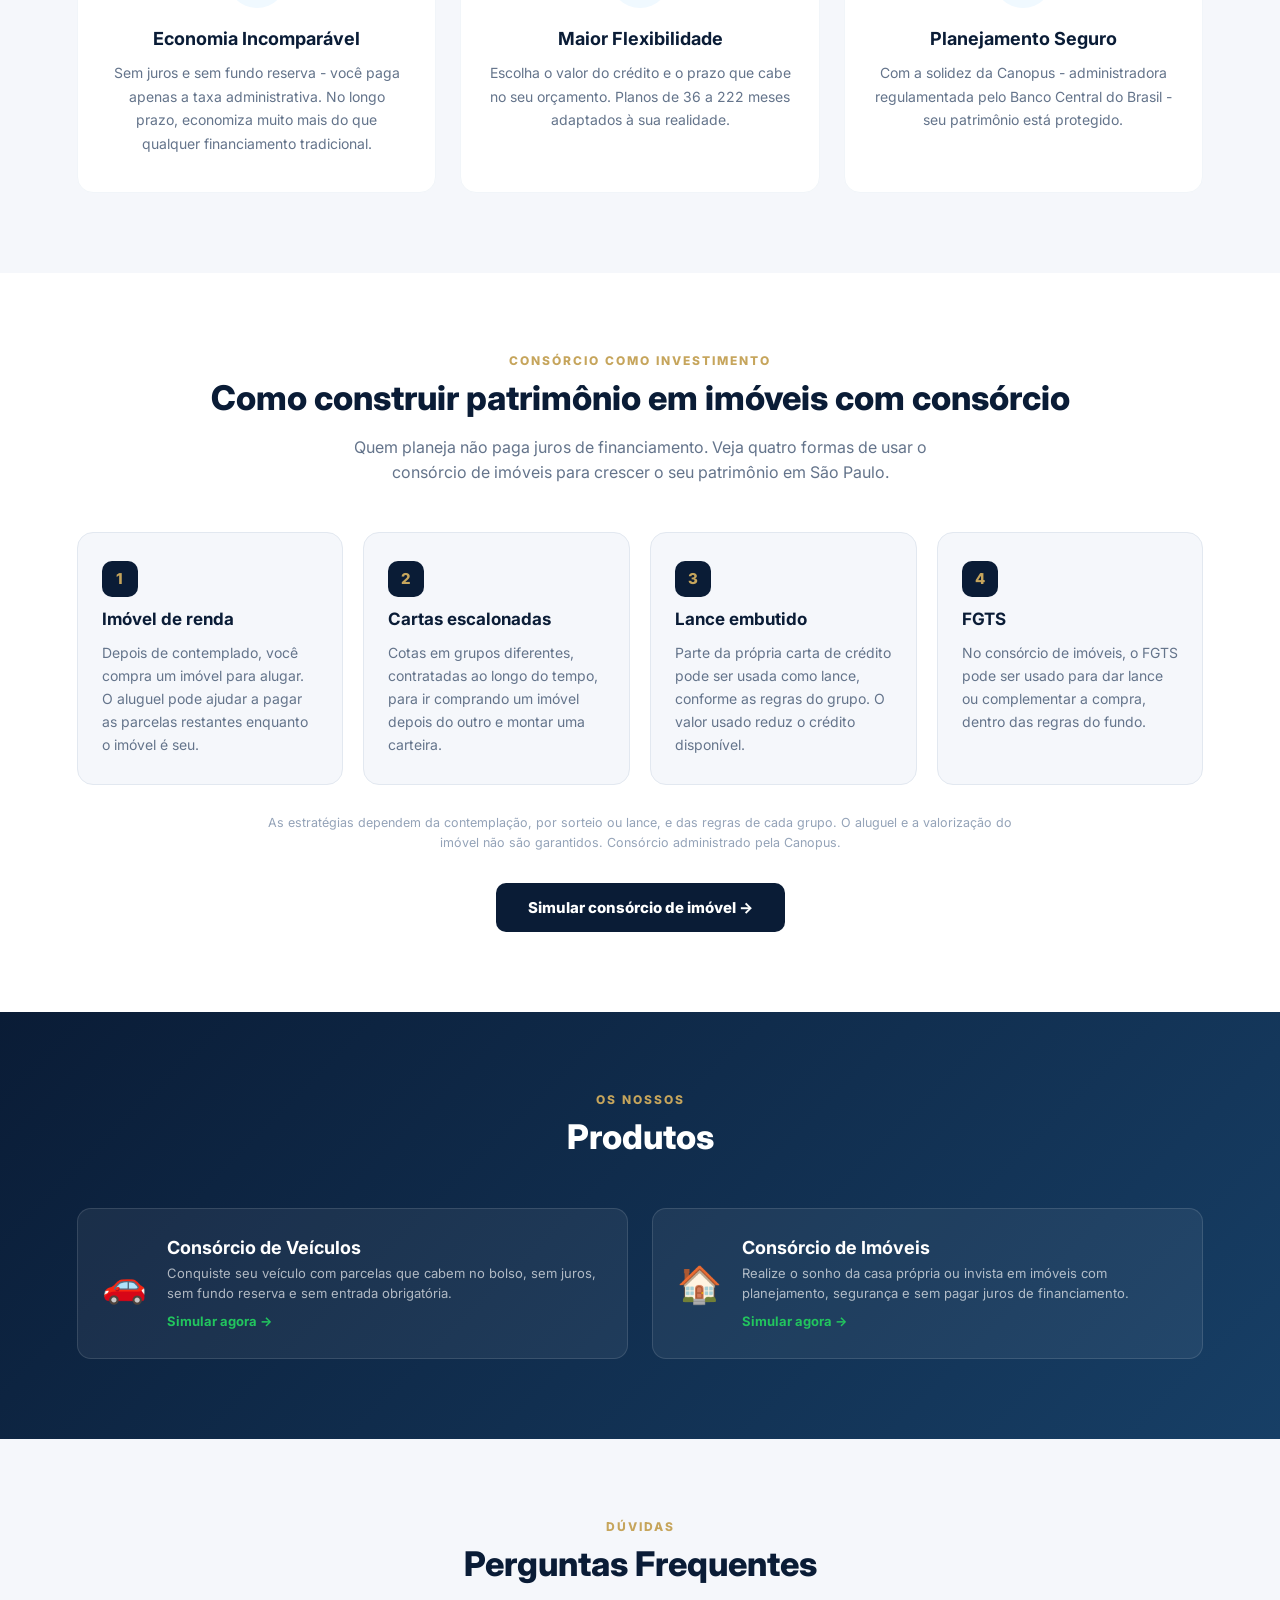
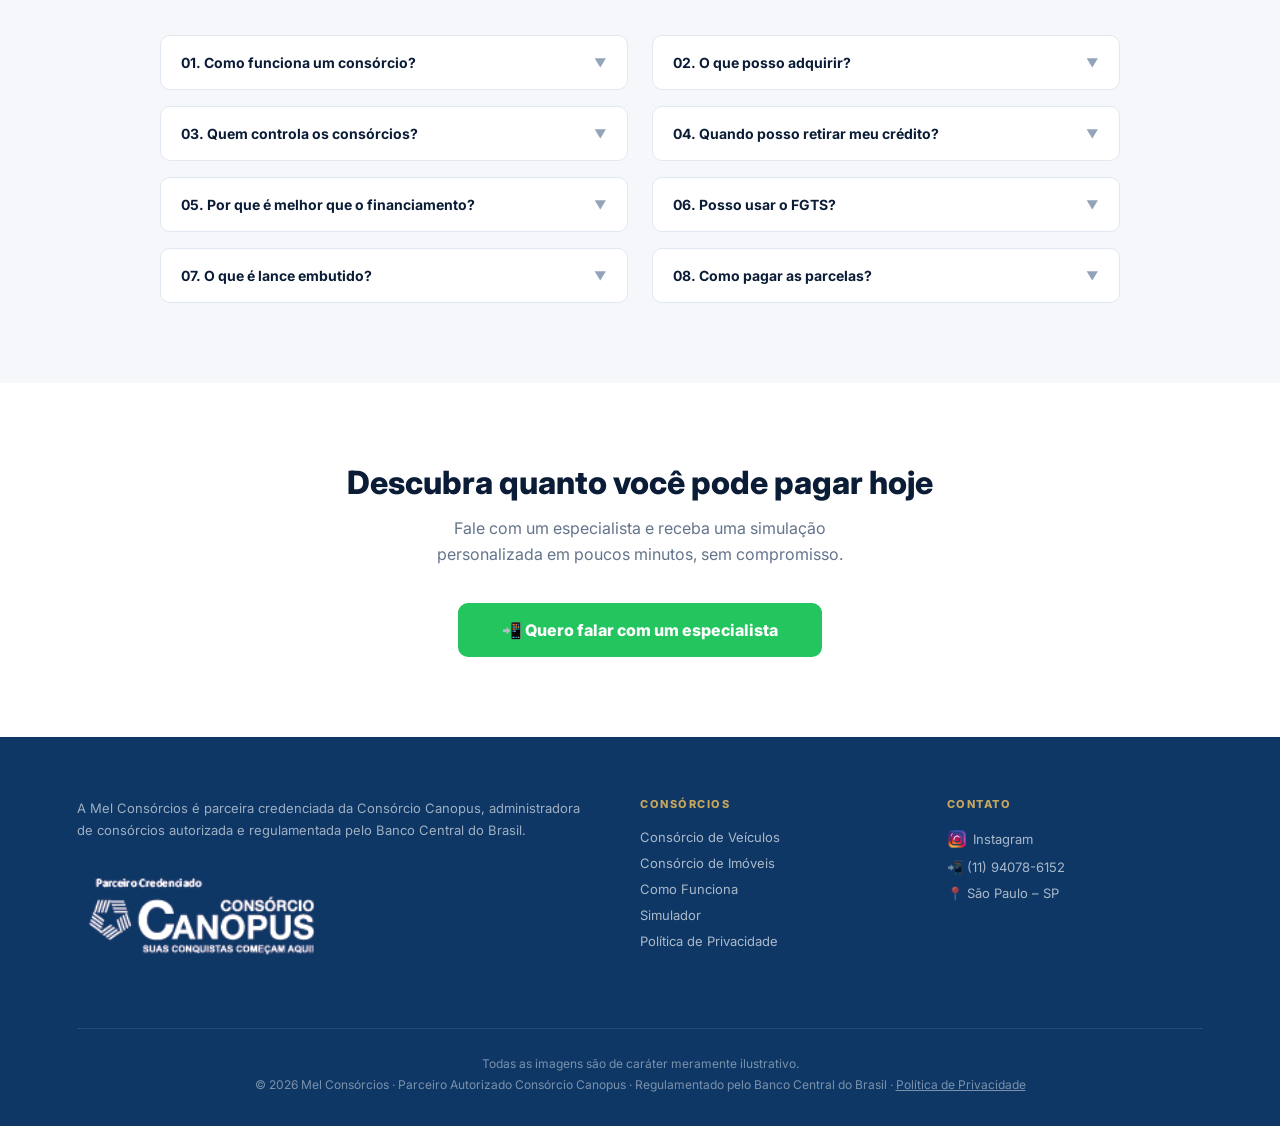
==== commit 9fbfe495: "Add files via upload" ====
--- a/index.html
+++ b/index.html
@@ -1,1863 +1,1141 @@
-<!DOCTYPE html>
-<html lang="pt-BR">
-
-<head>
-    <meta charset="UTF-8">
-    <meta name="viewport" content="width=device-width, initial-scale=1.0">
-    <title>Mel Consórcios</title>
-    <link href="https://fonts.googleapis.com/css2?family=Inter:wght@400;600;700;800&display=swap" rel="stylesheet">
-    <style>
-        /* ===== RESET GERAL ===== */
-        *,
-        *::before,
-        *::after {
-            margin: 0;
-            padding: 0;
-            box-sizing: border-box;
-        }
-
-        html,
-        body {
-            font-family: 'Inter', sans-serif;
-            background: #f5f7fb;
-            color: #1e293b;
-            overflow-x: hidden;
-            width: 100%;
-        }
-
-        /* ===== HEADER DESKTOP ===== */
-        header {
-            position: fixed;
-            top: 0;
-            left: 0;
-            right: 0;
-            z-index: 100;
-            background: #fff;
-            box-shadow: 0 2px 16px rgba(0, 0, 0, 0.08);
-
-            display: grid;
-            grid-template-columns: 1fr auto 1fr;
-            /* 3 colunas reais */
-            align-items: center;
-
-            padding: 12px 6%;
-        }
-
-        header img {
-            height: 60px;
-            max-width: 140px;
-            object-fit: contain;
-        }
-
-        /* Menu Premium Glassmorphism */
-        #menu-desktop {
-            display: flex;
-            justify-self: center;
-            gap: 6px;
-            background: rgba(10, 28, 54, 0.7);
-            backdrop-filter: blur(12px);
-            -webkit-backdrop-filter: blur(12px);
-            border: 1px solid rgba(255, 255, 255, 0.15);
-            padding: 6px 8px;
-            border-radius: 100px;
-            box-shadow: 0 6px 20px rgba(0, 0, 0, 0.1);
-        }
-
-        .menu-link {
-            color: #fff;
-            text-decoration: none;
-            font-size: 13px;
-            font-weight: 600;
-            padding: 10px 18px;
-            border-radius: 100px;
-            transition: all 0.3s;
-        }
-
-        .menu-link:hover {
-            background: rgba(255, 255, 255, 0.15);
-            color: #c6a55c;
-        }
-
-        .menu-divisor {
-            width: 1px;
-            height: 16px;
-            background: rgba(255, 255, 255, 0.2);
-            margin: 0 4px;
-        }
-
-        .menu-link-destaque {
-            color: #c6a55c;
-            text-decoration: none;
-            font-size: 13px;
-            font-weight: 700;
-            padding: 10px 18px;
-            border-radius: 100px;
-            transition: all 0.3s;
-        }
-
-        .menu-link-destaque:hover {
-            background: rgba(198, 165, 92, 0.15);
-        }
-
-        /* Botão WhatsApp Header */
-        .header-btn {
-            display: flex;
-            justify-self: end;
-            gap: 8px;
-            background: #22c55e;
-            color: #fff;
-            font-weight: 700;
-            font-size: 15px;
-            padding: 12px 24px;
-            border-radius: 8px;
-            text-decoration: none;
-            transition: background .2s, transform .2s;
-            white-space: nowrap;
-        }
-
-        .header-btn:hover {
-            background: #16a34a;
-            transform: translateY(-1px);
-        }
-
-        #whats-icon {
-            display: none;
-        }
-
-        /* Ícone Hamburguer Escondido no PC */
-        #hamburger {
-            display: none;
-            cursor: pointer;
-            font-size: 28px;
-            color: #0a1c36;
-            z-index: 101;
-        }
-
-        /* ===== MENU MOBILE LATERAL (escondido por padrão) ===== */
-        #menu-mobile {
-            position: fixed;
-            top: 0;
-            right: -100%;
-            width: 280px;
-            height: 100vh;
-            background: linear-gradient(135deg, #0a1c36, #173f66);
-            padding: 30px 20px;
-            transition: right 0.3s ease;
-            z-index: 9999;
-            box-shadow: -10px 0 30px rgba(0, 0, 0, 0.3);
-        }
-
-        .menu-mob-link {
-            display: block;
-            color: #fff;
-            text-decoration: none;
-            margin-bottom: 20px;
-            font-size: 16px;
-        }
-
-        .menu-mob-destaque {
-            display: block;
-            color: #c6a55c;
-            text-decoration: none;
-            font-weight: 700;
-            font-size: 16px;
-            margin-top: 10px;
-        }
-
-        /* ===== HERO ===== */
-        .hero {
-            min-height: 100vh;
-            padding-top: 120px;
-            padding-bottom: 80px;
-            background: url('https://images.unsplash.com/photo-1560518883-ce09059eeffa?auto=format&fit=crop&w=1920&q=80') center/cover no-repeat;
-            position: relative;
-            display: flex;
-            align-items: flex-start;
-            padding-left: 6%;
-            padding-right: 6%;
-            justify-content: space-between;
-        }
-
-        .hero-overlay {
-            position: absolute;
-            inset: 0;
-            background: linear-gradient(105deg, rgba(10, 28, 54, 0.93) 45%, rgba(10, 28, 54, 0.35) 100%);
-        }
-
-        .hero-left {
-            position: relative;
-            z-index: 2;
-            color: #fff;
-            width: 100%;
-        }
-
-        .hero-tag {
-            display: inline-block;
-            background: #c6a55c;
-            color: #0a1c36;
-            font-size: 11px;
-            font-weight: 800;
-            letter-spacing: 1.5px;
-            text-transform: uppercase;
-            padding: 6px 16px;
-            border-radius: 20px;
-            margin-bottom: 30px;
-        }
-
-        .hero-left h1 {
-            font-size: 48px;
-            font-weight: 800;
-            line-height: 1.05;
-            margin-bottom: 24px;
-            text-transform: uppercase;
-        }
-
-        .hero-left h1 span {
-            color: #c6a55c;
-        }
-
-        .hero-left p {
-            font-size: 16px;
-            line-height: 1.7;
-            opacity: .88;
-            margin-bottom: 34px;
-            max-width: 420px;
-        }
-
-        .hero-checks {
-            display: flex;
-            flex-direction: column;
-            gap: 10px;
-        }
-
-        .hero-checks span {
-            display: flex;
-            align-items: center;
-            gap: 10px;
-            font-size: 15px;
-            font-weight: 600;
-            opacity: .92;
-        }
-
-        .hero-checks span::before {
-            content: '✔';
-            background: #22c55e;
-            color: #fff;
-            width: 22px;
-            height: 22px;
-            border-radius: 50%;
-            display: flex;
-            align-items: center;
-            justify-content: center;
-            font-size: 11px;
-            flex-shrink: 0;
-        }
-
-        /* ===== SIMULADOR ===== */
-        .hero-right {
-            position: relative;
-            z-index: 2;
-            flex-shrink: 0;
-            width: 100%;
-            display: flex;
-            justify-content: center;
-            /* centraliza no mobile */
-        }
-
-        .simulador {
-
-            background: #fff;
-            border-radius: 20px;
-            padding: 36px 32px;
-            width: 100%;
-            /* Ocupa o espaço que tiver disponível... */
-            max-width: 400px;
-            box-shadow: 0 30px 80px rgba(0, 0, 0, 0.35);
-        }
-
-        .sim-title {
-            font-size: 20px;
-            font-weight: 800;
-            color: #0a1c36;
-            text-align: center;
-            margin-bottom: 4px;
-        }
-
-        .sim-sub {
-            font-size: 13px;
-            color: #64748b;
-            text-align: center;
-            margin-bottom: 22px;
-        }
-
-        .pill-group {
-            display: flex;
-            gap: 8px;
-            margin-bottom: 12px;
-        }
-
-        .pill {
-            flex: 1;
-            padding: 9px 6px;
-            border-radius: 8px;
-            border: 1.5px solid #e2e8f0;
-            background: #f8fafc;
-            font-size: 13px;
-            font-weight: 700;
-            color: #64748b;
-            text-align: center;
-            cursor: pointer;
-            transition: all .18s;
-            user-select: none;
-        }
-
-        .pill.active {
-            background: #0a1c36;
-            color: #fff;
-            border-color: #0a1c36;
-        }
-
-        .sim-label {
-            font-size: 11px;
-            font-weight: 700;
-            color: #94a3b8;
-            text-transform: uppercase;
-            letter-spacing: 1px;
-            text-align: center;
-            margin-top: 18px;
-            margin-bottom: 4px;
-        }
-
-        .sim-valor {
-            font-size: 42px;
-            font-weight: 800;
-            color: #0a1c36;
-            text-align: center;
-            margin-bottom: 14px;
-            line-height: 1;
-        }
-
-        input[type=range] {
-            appearance: none;
-            width: 100%;
-            height: 5px;
-            background: #e2e8f0;
-            border-radius: 3px;
-            outline: none;
-            margin-bottom: 6px;
-        }
-
-        input[type=range]::-webkit-slider-thumb {
-            -webkit-appearance: none;
-            width: 22px;
-            height: 22px;
-            border-radius: 50%;
-            background: #c6a55c;
-            cursor: pointer;
-            box-shadow: 0 2px 8px rgba(198, 165, 92, .5);
-        }
-
-        .range-minmax {
-            display: flex;
-            justify-content: space-between;
-            font-size: 11px;
-            color: #94a3b8;
-            font-weight: 600;
-            margin-bottom: 20px;
-        }
-
-        .sim-cta {
-            width: 100%;
-            background: #22c55e;
-            color: #fff;
-            font-size: 16px;
-            font-weight: 800;
-            padding: 16px;
-            border: none;
-            border-radius: 10px;
-            cursor: pointer;
-            transition: background .2s, transform .2s;
-            letter-spacing: .3px;
-        }
-
-        .sim-cta:hover {
-            background: #16a34a;
-            transform: translateY(-2px);
-        }
-
-        .sim-disclaimer {
-            font-size: 11px;
-            color: #94a3b8;
-            text-align: center;
-            margin-top: 10px;
-        }
-
-        /* ===== PARCERIA ===== */
-        .parceria {
-            background: #fff;
-            padding: 36px 6%;
-            display: flex;
-            align-items: center;
-            justify-content: center;
-            gap: 28px;
-            border-bottom: 1px solid #e8edf2;
-        }
-
-        .parceria p {
-            font-size: 12px;
-            font-weight: 800;
-            text-transform: uppercase;
-            letter-spacing: 1.5px;
-            color: #94a3b8;
-        }
-
-        .parceria-line {
-            width: 1px;
-            height: 44px;
-            background: #e2e8f0;
-        }
-
-        .parceria img {
-            height: auto;
-            max-height: 60px;
-            object-fit: contain;
-        }
-
-        /* ===== NÚMEROS ===== */
-        .numeros {
-            background: linear-gradient(135deg, #0a1c36 0%, #173f66 100%);
-            padding: 60px 6%;
-        }
-
-        .numeros-grid {
-            display: grid;
-            grid-template-columns: repeat(auto-fit, minmax(180px, 1fr));
-            gap: 2px;
-            background: rgba(255, 255, 255, 0.08);
-            border-radius: 16px;
-            overflow: hidden;
-        }
-
-        .numero-item {
-            background: rgba(255, 255, 255, 0.04);
-            padding: 32px 20px;
-            text-align: center;
-        }
-
-        .numero-item strong {
-            display: block;
-            font-size: 36px;
-            font-weight: 800;
-            color: #22c55e;
-            margin-bottom: 6px;
-        }
-
-        .numero-item span {
-            font-size: 13px;
-            color: rgba(255, 255, 255, 0.7);
-            font-weight: 600;
-        }
-
-        /* ===== VANTAGENS ===== */
-        .vantagens {
-            padding: 80px 6%;
-            background: #f5f7fb;
-        }
-
-        .section-eyebrow {
-            text-align: center;
-            font-size: 12px;
-            font-weight: 800;
-            text-transform: uppercase;
-            letter-spacing: 2px;
-            color: #c6a55c;
-            margin-bottom: 10px;
-        }
-
-        .section-heading {
-            text-align: center;
-            font-size: 34px;
-            font-weight: 800;
-            color: #0a1c36;
-            margin-bottom: 50px;
-            line-height: 1.2;
-        }
-
-        .cards-grid {
-            display: grid;
-            grid-template-columns: repeat(auto-fit, minmax(260px, 1fr));
-            gap: 24px;
-        }
-
-        .card {
-            background: #fff;
-            border-radius: 16px;
-            padding: 36px 28px;
-            text-align: center;
-            border: 1px solid #f1f5f9;
-            transition: transform .25s, box-shadow .25s;
-        }
-
-        .card:hover {
-            transform: translateY(-6px);
-            box-shadow: 0 16px 40px rgba(0, 0, 0, 0.08);
-        }
-
-        .card-icon {
-            width: 60px;
-            height: 60px;
-            background: #f0f9ff;
-            border-radius: 50%;
-            display: flex;
-            align-items: center;
-            justify-content: center;
-            margin: 0 auto 20px;
-            font-size: 26px;
-        }
-
-        .card h3 {
-            font-size: 18px;
-            font-weight: 700;
-            color: #0a1c36;
-            margin-bottom: 12px;
-        }
-
-        .card p {
-            font-size: 14px;
-            color: #64748b;
-            line-height: 1.7;
-        }
-
-        /* ===== PRODUTOS ===== */
-        .produtos {
-            padding: 80px 6%;
-            background: linear-gradient(135deg, #0a1c36 0%, #173f66 100%);
-        }
-
-        .produtos .section-heading {
-            color: #fff;
-        }
-
-        .produtos-grid {
-            display: grid;
-            grid-template-columns: repeat(auto-fit, minmax(200px, 1fr));
-            gap: 24px;
-        }
-
-        .produto-card {
-            background: rgba(255, 255, 255, 0.06);
-            border: 1px solid rgba(255, 255, 255, 0.12);
-            border-radius: 14px;
-            padding: 28px 24px;
-            display: flex;
-            align-items: center;
-            gap: 20px;
-            transition: background .2s;
-            cursor: pointer;
-        }
-
-        .produto-card:hover {
-            background: rgba(255, 255, 255, 0.1);
-        }
-
-        .produto-icon {
-            font-size: 36px;
-            flex-shrink: 0;
-        }
-
-        .produto-card h3 {
-            font-size: 18px;
-            font-weight: 700;
-            color: #fff;
-            margin-bottom: 6px;
-        }
-
-        .produto-card p {
-            font-size: 13px;
-            color: rgba(255, 255, 255, 0.65);
-            line-height: 1.5;
-        }
-
-        .produto-card a {
-            display: inline-block;
-            margin-top: 10px;
-            font-size: 13px;
-            font-weight: 700;
-            color: #22c55e;
-            text-decoration: none;
-        }
-
-        /* ===== FAQ ===== */
-        .faq {
-            padding: 80px 6%;
-            background: #f5f7fb;
-        }
-
-        .faq-grid {
-            display: grid;
-            grid-template-columns: repeat(auto-fit, minmax(200px, 1fr));
-            gap: 24px;
-            max-width: 960px;
-            margin: 0 auto;
-        }
-
-        .faq-item {
-            background: #fff;
-            border: 1px solid #e2e8f0;
-            border-radius: 10px;
-            overflow: hidden;
-        }
-
-        .faq-q {
-            display: flex;
-            justify-content: space-between;
-            align-items: center;
-            padding: 18px 20px;
-            font-size: 14px;
-            font-weight: 700;
-            color: #0a1c36;
-            cursor: pointer;
-            user-select: none;
-            gap: 12px;
-        }
-
-        .faq-arrow {
-            font-size: 12px;
-            color: #94a3b8;
-            transition: transform .25s;
-            flex-shrink: 0;
-        }
-
-        .faq-item.open .faq-arrow {
-            transform: rotate(180deg);
-        }
-
-        .faq-a {
-            max-height: 0;
-            overflow: hidden;
-            transition: max-height .3s ease;
-            font-size: 13px;
-            color: #64748b;
-            line-height: 1.7;
-        }
-
-        .faq-a-inner {
-            padding: 0 20px 18px;
-        }
-
-        .faq-item.open .faq-a {
-            max-height: 180px;
-        }
-
-        /* ===== CTA FINAL ===== */
-        .cta-final {
-            background: #fff;
-            padding: 80px 6%;
-            text-align: center;
-        }
-
-        .cta-final h2 {
-            font-size: 32px;
-            font-weight: 800;
-            color: #0a1c36;
-            margin-bottom: 14px;
-        }
-
-        .cta-final p {
-            font-size: 16px;
-            color: #64748b;
-            max-width: 480px;
-            margin: 0 auto 36px;
-            line-height: 1.6;
-        }
-
-        .cta-final a {
-            display: inline-flex;
-            align-items: center;
-            gap: 10px;
-            background: #22c55e;
-            color: #fff;
-            font-size: 16px;
-            font-weight: 800;
-            padding: 17px 44px;
-            border-radius: 10px;
-            text-decoration: none;
-            transition: background .2s, transform .2s;
-        }
-
-        .cta-final a:hover {
-            background: #16a34a;
-            transform: translateY(-2px);
-        }
-
-        /* ===== FOOTER ===== */
-        footer {
-            background: #0e3766;
-            color: #fff;
-            padding: 60px 6% 30px;
-        }
-
-        .footer-top {
-            display: grid;
-            grid-template-columns: 2fr 1fr 1fr;
-            gap: 50px;
-            margin-bottom: 48px;
-        }
-
-        .footer-logo {
-            height: 52px;
-            display: block;
-            margin-bottom: 18px;
-            filter: brightness(0) invert(1);
-        }
-
-        .footer-desc {
-            font-size: 13px;
-            color: rgba(255, 255, 255, 0.6);
-            line-height: 1.7;
-            margin-bottom: 20px;
-        }
-
-        .footer-canopus {
-            height: 38px;
-            opacity: .7;
-        }
-
-        footer h4 {
-            font-size: 11px;
-            font-weight: 800;
-            text-transform: uppercase;
-            letter-spacing: 1.5px;
-            color: #c6a55c;
-            margin-bottom: 18px;
-        }
-
-        footer ul {
-            list-style: none;
-        }
-
-        footer ul li {
-            margin-bottom: 10px;
-        }
-
-        footer ul li a {
-            font-size: 13px;
-            color: rgba(255, 255, 255, 0.65);
-            text-decoration: none;
-            transition: color .2s;
-        }
-
-        footer ul li a:hover {
-            color: #c6a55c;
-        }
-
-        .footer-bottom {
-            border-top: 1px solid rgba(255, 255, 255, 0.1);
-            padding-top: 24px;
-            text-align: center;
-            font-size: 12px;
-            color: rgba(255, 255, 255, 0.45);
-            line-height: 1.8;
-        }
-
-        /* ===== WHATSAPP FLOAT ===== */
-        .whats-float {
-            position: fixed;
-            bottom: 28px;
-            right: 28px;
-            width: 58px;
-            height: 58px;
-            background: #25d366;
-            border-radius: 50%;
-            display: flex;
-            align-items: center;
-            justify-content: center;
-            font-size: 28px;
-            text-decoration: none;
-            box-shadow: 0 6px 22px rgba(37, 211, 102, 0.55);
-            z-index: 999;
-            transition: transform .2s;
-        }
-
-        .whats-float:hover {
-            transform: scale(1.1);
-        }
-
-        /* ===== NUMEROS CARROSSEL (mobile) ===== */
-        .numeros-carousel-wrap {
-            display: block;
-            /* escondido no desktop */
-        }
-
-        .header-center {
-            display: flex;
-            justify-self: center;
-            align-items: center;
-        }
-
-
-        /* ===== RESPONSIVIDADE ===== */
-        @media (max-width: 980px) {
-
-            /* --- HEADER --- */
-            @media (max-width: 980px) {
-
-                header {
-                    grid-template-columns: 1fr auto 1fr;
-                    padding: 10px 5%;
-                }
-
-                /* esconde menu desktop */
-                #menu-desktop {
-                    display: none !important;
-                }
-
-                /* mostra hamburguer */
-                #hamburger {
-                    display: flex !important;
-                    align-items: center;
-                    font-size: 26px;
-                    cursor: pointer;
-                    color: #0a1c36;
-                }
-
-                /* botão vira círculo */
-                .header-btn {
-                    justify-self: end;
-                    width: 44px;
-                    height: 44px;
-                    padding: 0;
-                    border-radius: 50%;
-                    display: flex;
-                    align-items: center;
-                    justify-content: center;
-                }
-
-                #whats-text {
-                    display: none;
-                }
-
-                #whats-icon {
-                    display: block;
-                    font-size: 22px;
-                }
-            }
-
-
-            /* LOGO */
-            header>a:first-child {
-                justify-self: start;
-            }
-
-            /* BOTÃO WHATS (direita) */
-            .header-btn {
-                justify-self: end;
-                width: 44px;
-                height: 44px;
-                padding: 0;
-                border-radius: 50%;
-            }
-
-            #whats-text {
-                display: none;
-            }
-
-            #menu-desktop {
-                display: none !important;
-            }
-
-            #hamburger {
-                display: flex !important;
-                justify-self: center;
-                align-items: center;
-                font-size: 26px;
-                cursor: pointer;
-                color: #0a1c36;
-                z-index: 101;
-                position: static;
-                transform: none;
-            }
-
-            /* Botão whats vira círculo */
-            #header-whats {
-                width: 44px;
-                height: 44px;
-                padding: 0;
-                border-radius: 50%;
-            }
-
-            #whats-text {
-                display: none;
-            }
-
-            #whats-icon {
-                display: block;
-                font-size: 22px;
-            }
-
-            .hero {
-                flex-direction: column;
-                /* Transforma as colunas em linhas (empilha) */
-                align-items: center;
-                /* Centraliza os elementos */
-                gap: 40px;
-                /* Dá um espaço entre o texto e o simulador */
-                text-align: center;
-                /* Opcional: centraliza o texto do lado esquerdo */
-            }
-
-            .hero-left,
-            .hero-right {
-                width: 100%;
-                /* Faz ambos ocuparem a tela toda antes de descerem */
-            }
-
-            /* ===== HERO ===== */
-            .hero {
-                min-height: 100vh;
-                padding-top: 110px;
-                padding-top: 60px;
-                background: url('https://images.unsplash.com/photo-1560518883-ce09059eeffa?auto=format&fit=crop&w=1920&q=80') center/cover no-repeat;
-                position: relative;
-                display: flex;
-                align-items: center;
-                padding-left: 6%;
-                padding-right: 6%;
-                justify-content: space-between;
-            }
-
-            .hero-overlay {
-                position: absolute;
-                inset: 0;
-                background: linear-gradient(105deg, rgba(10, 28, 54, 0.93) 45%, rgba(10, 28, 54, 0.35) 100%);
-            }
-
-            .hero-left {
-                position: relative;
-                z-index: 2;
-                color: #fff;
-                max-width: 580px;
-                flex: 1;
-            }
-
-            .hero-tag {
-                display: inline-block;
-                background: #c6a55c;
-                color: #0a1c36;
-                font-size: 11px;
-                font-weight: 800;
-                letter-spacing: 2px;
-                text-transform: uppercase;
-                padding: 5px 14px;
-                border-radius: 20px;
-                margin-bottom: 22px;
-            }
-
-            .hero-left h1 {
-                font-size: 48px;
-                font-weight: 800;
-                line-height: 1.05;
-                margin-bottom: 24px;
-                text-transform: uppercase;
-            }
-
-            .hero-left h1 span {
-                color: #c6a55c;
-            }
-
-            .hero-left p {
-                font-size: 16px;
-                line-height: 1.7;
-                opacity: .88;
-                margin-bottom: 34px;
-                max-width: 420px;
-            }
-
-            .hero-checks {
-                display: flex;
-                flex-direction: column;
-                gap: 10px;
-            }
-
-            .hero-checks span {
-                display: flex;
-                align-items: center;
-                gap: 10px;
-                font-size: 15px;
-                font-weight: 600;
-                opacity: .92;
-            }
-
-            .hero-checks span::before {
-                content: '✔';
-                background: #22c55e;
-                color: #fff;
-                width: 22px;
-                height: 22px;
-                border-radius: 50%;
-                display: flex;
-                align-items: center;
-                justify-content: center;
-                font-size: 11px;
-                flex-shrink: 0;
-            }
-
-            /* ===== SIMULADOR ===== */
-            .hero-right {
-                position: relative;
-                z-index: 2;
-                flex-shrink: 0;
-            }
-
-            .sim-title {
-                font-size: 20px;
-                font-weight: 800;
-                color: #0a1c36;
-                text-align: center;
-                margin-bottom: 4px;
-            }
-
-            .sim-sub {
-                font-size: 13px;
-                color: #64748b;
-                text-align: center;
-                margin-bottom: 22px;
-            }
-
-            .pill-group {
-                display: flex;
-                gap: 8px;
-                margin-bottom: 12px;
-            }
-
-            .pill {
-                flex: 1;
-                padding: 9px 6px;
-                border-radius: 8px;
-                border: 1.5px solid #e2e8f0;
-                background: #f8fafc;
-                font-size: 13px;
-                font-weight: 700;
-                color: #64748b;
-                text-align: center;
-                cursor: pointer;
-                transition: all .18s;
-                user-select: none;
-            }
-
-            .pill.active {
-                background: #0a1c36;
-                color: #fff;
-                border-color: #0a1c36;
-            }
-
-            .sim-label {
-                font-size: 11px;
-                font-weight: 700;
-                color: #94a3b8;
-                text-transform: uppercase;
-                letter-spacing: 1px;
-                text-align: center;
-                margin-top: 18px;
-                margin-bottom: 4px;
-            }
-
-            .sim-valor {
-                font-size: 46px;
-                font-weight: 800;
-                color: #0a1c36;
-                text-align: center;
-                margin-bottom: 14px;
-                line-height: 1;
-            }
-
-            input[type=range] {
-                appearance: none;
-                width: 100%;
-                height: 5px;
-                background: #e2e8f0;
-                border-radius: 3px;
-                outline: none;
-                margin-bottom: 6px;
-            }
-
-            input[type=range]::-webkit-slider-thumb {
-                -webkit-appearance: none;
-                width: 22px;
-                height: 22px;
-                border-radius: 50%;
-                background: #c6a55c;
-                cursor: pointer;
-                box-shadow: 0 2px 8px rgba(198, 165, 92, .5);
-            }
-
-            .range-minmax {
-                display: flex;
-                justify-content: space-between;
-                font-size: 11px;
-                color: #94a3b8;
-                font-weight: 600;
-                margin-bottom: 20px;
-            }
-
-            .sim-cta {
-                width: 100%;
-                background: #22c55e;
-                color: #fff;
-                font-size: 16px;
-                font-weight: 800;
-                padding: 16px;
-                border: none;
-                border-radius: 10px;
-                cursor: pointer;
-                transition: background .2s, transform .2s;
-                letter-spacing: .3px;
-            }
-
-            .sim-cta:hover {
-                background: #16a34a;
-                transform: translateY(-2px);
-            }
-
-            .sim-disclaimer {
-                font-size: 11px;
-                color: #94a3b8;
-                text-align: center;
-                margin-top: 10px;
-            }
-
-            /* ===== PARCERIA ===== */
-            .parceria {
-                background: #fff;
-                padding: 36px 6%;
-                display: flex;
-                align-items: center;
-                justify-content: center;
-                gap: 28px;
-                border-bottom: 1px solid #e8edf2;
-            }
-
-            .parceria p {
-                font-size: 12px;
-                font-weight: 800;
-                text-transform: uppercase;
-                letter-spacing: 1.5px;
-                color: #94a3b8;
-            }
-
-            .parceria-line {
-                width: 1px;
-                height: 44px;
-                background: #e2e8f0;
-            }
-
-            .parceria img {
-                height: 52px;
-                object-fit: contain;
-            }
-
-            /* ===== NÚMEROS ===== */
-            .numeros {
-                background: linear-gradient(135deg, #0a1c36 0%, #173f66 100%);
-                padding: 60px 6%;
-            }
-
-            .numeros-grid {
-                display: grid;
-                gap: 2px;
-                background: rgba(255, 255, 255, 0.08);
-                border-radius: 16px;
-                overflow: hidden;
-            }
-
-            .numero-item {
-                background: rgba(255, 255, 255, 0.04);
-                padding: 32px 20px;
-                text-align: center;
-            }
-
-            .numero-item strong {
-                display: block;
-                font-size: 36px;
-                font-weight: 800;
-                color: #22c55e;
-                margin-bottom: 6px;
-            }
-
-            .numero-item span {
-                font-size: 13px;
-                color: rgba(255, 255, 255, 0.7);
-                font-weight: 600;
-            }
-
-            /* ===== VANTAGENS ===== */
-            .vantagens {
-                padding: 80px 6%;
-                background: #f5f7fb;
-            }
-
-            .section-eyebrow {
-                text-align: center;
-                font-size: 12px;
-                font-weight: 800;
-                text-transform: uppercase;
-                letter-spacing: 2px;
-                color: #c6a55c;
-                margin-bottom: 10px;
-            }
-
-            .section-heading {
-                text-align: center;
-                font-size: 34px;
-                font-weight: 800;
-                color: #0a1c36;
-                margin-bottom: 50px;
-                line-height: 1.2;
-            }
-
-            .card {
-                background: #fff;
-                border-radius: 16px;
-                padding: 36px 28px;
-                text-align: center;
-                border: 1px solid #f1f5f9;
-                transition: transform .25s, box-shadow .25s;
-            }
-
-            .card:hover {
-                transform: translateY(-6px);
-                box-shadow: 0 16px 40px rgba(0, 0, 0, 0.08);
-            }
-
-            .card-icon {
-                width: 60px;
-                height: 60px;
-                background: #f0f9ff;
-                border-radius: 50%;
-                display: flex;
-                align-items: center;
-                justify-content: center;
-                margin: 0 auto 20px;
-                font-size: 26px;
-            }
-
-            .card h3 {
-                font-size: 18px;
-                font-weight: 700;
-                color: #0a1c36;
-                margin-bottom: 12px;
-            }
-
-            .card p {
-                font-size: 14px;
-                color: #64748b;
-                line-height: 1.7;
-            }
-
-            /* ===== PRODUTOS ===== */
-            .produtos {
-                padding: 80px 6%;
-                background: linear-gradient(135deg, #0a1c36 0%, #173f66 100%);
-            }
-
-            .produtos .section-heading {
-                color: #fff;
-            }
-
-            .produtos-grid {
-                display: grid;
-                gap: 20px;
-            }
-
-            .produto-card {
-                background: rgba(255, 255, 255, 0.06);
-                border: 1px solid rgba(255, 255, 255, 0.12);
-                border-radius: 14px;
-                padding: 28px 24px;
-                display: flex;
-                align-items: center;
-                gap: 20px;
-                transition: background .2s;
-                cursor: pointer;
-            }
-
-            .produto-card:hover {
-                background: rgba(255, 255, 255, 0.1);
-            }
-
-            .produto-icon {
-                font-size: 36px;
-                flex-shrink: 0;
-            }
-
-            .produto-card h3 {
-                font-size: 18px;
-                font-weight: 700;
-                color: #fff;
-                margin-bottom: 6px;
-            }
-
-            .produto-card p {
-                font-size: 13px;
-                color: rgba(255, 255, 255, 0.65);
-                line-height: 1.5;
-            }
-
-            .produto-card a {
-                display: inline-block;
-                margin-top: 10px;
-                font-size: 13px;
-                font-weight: 700;
-                color: #22c55e;
-                text-decoration: none;
-            }
-
-            /* ===== FAQ ===== */
-            .faq {
-                padding: 80px 6%;
-                background: #f5f7fb;
-            }
-
-            .faq-grid {
-                display: grid;
-                gap: 14px;
-                max-width: 960px;
-                margin: 0 auto;
-            }
-
-            .faq-item {
-                background: #fff;
-                border: 1px solid #e2e8f0;
-                border-radius: 10px;
-                overflow: hidden;
-            }
-
-            .faq-q {
-                display: flex;
-                justify-content: space-between;
-                align-items: center;
-                padding: 18px 20px;
-                font-size: 14px;
-                font-weight: 700;
-                color: #0a1c36;
-                cursor: pointer;
-                user-select: none;
-                gap: 12px;
-            }
-
-            .faq-arrow {
-                font-size: 12px;
-                color: #94a3b8;
-                transition: transform .25s;
-                flex-shrink: 0;
-            }
-
-            .faq-item.open .faq-arrow {
-                transform: rotate(180deg);
-            }
-
-            .faq-a {
-                max-height: 0;
-                overflow: hidden;
-                transition: max-height .3s ease;
-                font-size: 13px;
-                color: #64748b;
-                line-height: 1.7;
-            }
-
-            .faq-a-inner {
-                padding: 0 20px 18px;
-            }
-
-            .faq-item.open .faq-a {
-                max-height: 180px;
-            }
-
-            /* ===== CTA FINAL ===== */
-            .cta-final {
-                background: #fff;
-                padding: 80px 6%;
-                text-align: center;
-            }
-
-            .cta-final h2 {
-                font-size: 32px;
-                font-weight: 800;
-                color: #0a1c36;
-                margin-bottom: 14px;
-            }
-
-            .cta-final p {
-                font-size: 16px;
-                color: #64748b;
-                max-width: 480px;
-                margin: 0 auto 36px;
-                line-height: 1.6;
-            }
-
-            .cta-final a {
-                display: inline-flex;
-                align-items: center;
-                gap: 10px;
-                background: #22c55e;
-                color: #fff;
-                font-size: 16px;
-                font-weight: 800;
-                padding: 17px 44px;
-                border-radius: 10px;
-                text-decoration: none;
-                transition: background .2s, transform .2s;
-            }
-
-            .cta-final a:hover {
-                background: #16a34a;
-                transform: translateY(-2px);
-            }
-
-            footer {
-                padding: 40px 5% 24px;
-            }
-
-            .numeros-carousel-wrap {
-                display: none;
-            }
-
-            .footer-top {
-                grid-template-columns: 1fr;
-                gap: 30px;
-                text-align: center;
-            }
-
-            footer ur {
-                padding: 0;
-            }
-        }
-    </style>
-    
-    <!-- Meta Pixel Code -->
-<script>
-!function(f,b,e,v,n,t,s)
-{if(f.fbq)return;n=f.fbq=function(){n.callMethod?
-n.callMethod.apply(n,arguments):n.queue.push(arguments)};
-if(!f._fbq)f._fbq=n;n.push=n;n.loaded=!0;n.version='2.0';
-n.queue=[];t=b.createElement(e);t.async=!0;
-t.src=v;s=b.getElementsByTagName(e)[0];
-s.parentNode.insertBefore(t,s)}(window, document,'script',
-'https://connect.facebook.net/en_US/fbevents.js');
-fbq('init', '809733666063952');
-fbq('track', 'PageView');
-</script>
-<noscript><img height="1" width="1" style="display:none"
-src="https://www.facebook.com/tr?id=809733666063952&ev=PageView&noscript=1"
-/></noscript>
-<!-- End Meta Pixel Code -->
-    
-</head>
-
-<body>
-
-    <!-- HEADER -->
-    <header>
-        <!-- COLUNA 1: LOGO -->
-        <a href="index.html">
-            <img src="mel.png" alt="Mel Consórcios">
-        </a>
-
-        <!-- COLUNA 2: CENTRO (menu desktop ou hamburguer) -->
-        <div class="header-center">
-
-            <!-- MENU DESKTOP -->
-            <div id="menu-desktop">
-                <a href="consorcio-veiculos.html" class="menu-link">Veículos</a>
-                <a href="consorcio-imoveis.html" class="menu-link">Imóveis</a>
-                <a href="como-funciona.html" class="menu-link">Como Funciona</a>
-                <div class="menu-divisor"></div>
-                <a href="index.html" class="menu-link-destaque">Simulador 🧮</a>
-            </div>
-
-            <!-- HAMBURGUER MOBILE -->
-            <div id="hamburger" onclick="toggleMenu()">☰</div>
-
-        </div>
-
-        <!-- COLUNA 3: BOTÃO WHATSAPP -->
-        <a href="https://w.app/sitemelconsorcios" target="_blank" class="header-btn" id="header-whats">
-            <span id="whats-icon">💬</span>
-            <span id="whats-text">📲 Fale no WhatsApp</span>
-        </a>
-    </header>
-
-    <!-- MENU MOBILE ESCONDIDO -->
-    <div id="menu-mobile">
-        <div style="display:flex; justify-content:space-between; align-items:center; margin-bottom:40px;">
-            <strong style="color:#c6a55c; font-size:14px; letter-spacing:1px;">MENU</strong>
-            <span onclick="toggleMenu()" style="font-size:28px; cursor:pointer; color:#fff;">✖</span>
-        </div>
-        <a href="consorcio-veiculos.html" class="menu-mob-link">Consórcio de Veículos</a>
-        <a href="consorcio-imoveis.html" class="menu-mob-link">Consórcio de Imóveis</a>
-        <a href="como-funciona.html" class="menu-mob-link">Como Funciona</a>
-        <a href="index.html" class="menu-mob-destaque">Acessar Simulador →</a>
-    </div>
-
-    <!-- HERO -->
-    <section class="hero">
-        <div class="hero-overlay"></div>
-
-        <div class="hero-left">
-            <span class="hero-tag">✦ Especialistas em Consórcios</span>
-
-            <h1>Conquiste seu bem<br><span>sem pagar juros</span></h1>
-
-            <p>Simule agora e descubra como adquirir seu imóvel ou veículo com parcelas acessíveis, sem entrada e com
-                segurança total.</p>
-
-            <div class="hero-checks">
-                <span>Sem juros - economia real no longo prazo</span>
-                <span>Sem entrada obrigatória</span>
-                <span>Aprovado mesmo com score médio</span>
-                <span>Regulamentado pelo Banco Central</span>
-                <span>Parceria oficial com a Canopus</span>
-            </div>
-        </div>
-
-        <div class="hero-right">
-            <div class="simulador">
-                <p class="sim-title">Simule e veja sua parcela agora</p>
-                <p class="sim-sub">Leva menos de 30 segundos. Sem compromisso.</p>
-
-                <div class="pill-group" id="g-produto">
-                    <div class="pill active" onclick="setProduto(this,'AUTOMOVEL')">🚗 Veículos</div>
-                    <div class="pill" onclick="setProduto(this,'IMOVEIS')">🏠 Imóveis</div>
-                </div>
-
-                <div class="pill-group" id="g-modo">
-                    <div class="pill active" onclick="setModo(this,'credito')">Crédito</div>
-                    <div class="pill" onclick="setModo(this,'parcela')">Parcela</div>
-                </div>
-
-                <p class="sim-label" id="sim-label">Valor do Crédito</p>
-                <div class="sim-valor" id="sim-valor">R$ 50.000</div>
-
-                <input type="range" id="sim-range" min="30000" max="300000" step="1000" value="50000">
-                <div class="range-minmax">
-                    <span id="r-min">R$ 30.000</span>
-                    <span id="r-max">R$ 300.000</span>
-                </div>
-
-                <button class="sim-cta" onclick="enviarWhats()">QUERO MINHA SIMULAÇÃO 🚀</button>
-                <p class="sim-disclaimer">Resposta rápida no WhatsApp. 100% gratuito.</p>
-            </div>
-        </div>
-    </section>
-
-    <!-- PARCERIA -->
-    <section class="parceria">
-        <p>Empresa autorizada e regulamentada</p>
-        <div class="parceria-line"></div>
-        <img src="logo-canopus.png" alt="Canopus Consórcios">
-    </section>
-
-    <!-- NÚMEROS -->
-    <section class="numeros">
-
-        <!-- Grid desktop (4 colunas) -->
-        <div class="numeros-grid">
-            <div class="numero-item">
-                <strong>+1.500</strong>
-                <span>Contemplações por mês</span>
-            </div>
-            <div class="numero-item">
-                <strong>+16 Bi</strong>
-                <span>Em créditos administrados</span>
-            </div>
-            <div class="numero-item">
-                <strong>+78 Mil</strong>
-                <span>Clientes ativos</span>
-            </div>
-            <div class="numero-item">
-                <strong>+85%</strong>
-                <span>Taxa de aprovação</span>
-            </div>
-        </div>
-
-        <!-- Carrossel mobile -->
-        <div class="numeros-carousel-wrap">
-            <div class="numeros-carousel-track" id="numCarousel">
-                <div class="numero-card-mob">
-                    <strong>+1.500</strong>
-                    <span>Contemplações por mês</span>
-                </div>
-                <div class="numero-card-mob">
-                    <strong>+16 Bi</strong>
-                    <span>Em créditos administrados</span>
-                </div>
-                <div class="numero-card-mob">
-                    <strong>+78 Mil</strong>
-                    <span>Clientes ativos</span>
-                </div>
-                <div class="numero-card-mob">
-                    <strong>+85%</strong>
-                    <span>Taxa de aprovação</span>
-                </div>
-            </div>
-            <div class="carousel-dots" id="numDots">
-                <span class="active" onclick="scrollToCard(0)"></span>
-                <span onclick="scrollToCard(1)"></span>
-                <span onclick="scrollToCard(2)"></span>
-                <span onclick="scrollToCard(3)"></span>
-            </div>
-        </div>
-
-    </section>
-
-    <!-- VANTAGENS -->
-    <section class="vantagens">
-        <p class="section-eyebrow">Por que escolher</p>
-        <h2 class="section-heading">A Mel Consórcios é tão vantajosa?</h2>
-        <div class="cards-grid">
-            <div class="card">
-                <div class="card-icon">💰</div>
-                <h3>Economia Incomparável</h3>
-                <p>Sem juros e sem fundo reserva - você paga apenas a taxa administrativa. No longo prazo, economiza
-                    muito mais do que qualquer financiamento tradicional.</p>
-            </div>
-            <div class="card">
-                <div class="card-icon">📊</div>
-                <h3>Maior Flexibilidade</h3>
-                <p>Escolha o valor do crédito e o prazo que cabe no seu orçamento. Planos de 36 a 222 meses adaptados à
-                    sua realidade.</p>
-            </div>
-            <div class="card">
-                <div class="card-icon">🏆</div>
-                <h3>Planejamento Seguro</h3>
-                <p>Com a solidez da Canopus - administradora regulamentada pelo Banco Central do Brasil - seu patrimônio
-                    está protegido.</p>
-            </div>
-        </div>
-    </section>
-
-    <!-- PRODUTOS -->
-    <section class="produtos">
-        <p class="section-eyebrow" style="color:#c6a55c">Os nossos</p>
-        <h2 class="section-heading">Produtos</h2>
-        <div class="produtos-grid">
-            <div class="produto-card" onclick="abrirSimulador('AUTOMOVEL')">
-                <div class="produto-icon">🚗</div>
-                <div>
-                    <h3>Consórcio de Veículos</h3>
-                    <p>Conquiste seu veículo com parcelas que cabem no bolso, sem juros, sem fundo reserva e sem entrada
-                        obrigatória.</p>
-                    <a href="#">Simular agora →</a>
-                </div>
-            </div>
-            <div class="produto-card" onclick="abrirSimulador('IMOVEIS      ')">
-                <div class="produto-icon">🏠</div>
-                <div>
-                    <h3>Consórcio de Imóveis</h3>
-                    <p>Realize o sonho da casa própria com planejamento, segurança e sem pagar juros abusivos.</p>
-                    <a href="#">Simular agora →</a>
-                </div>
-            </div>
-        </div>
-    </section>
-
-    <!-- FAQ -->
-    <section class="faq">
-        <p class="section-eyebrow">Dúvidas</p>
-        <h2 class="section-heading">Perguntas Frequentes</h2>
-        <div class="faq-grid">
-            <div class="faq-item">
-                <div class="faq-q" onclick="toggleFaq(this)">01. Como funciona um consórcio? <span
-                        class="faq-arrow">▼</span></div>
-                <div class="faq-a">
-                    <div class="faq-a-inner">Consórcio é quando um grupo de pessoas se une para obter um bem de forma
-                        programada. Você paga parcelas mensais mais baratas pois não há juros, apenas taxa
-                        administrativa.</div>
-                </div>
-            </div>
-            <div class="faq-item">
-                <div class="faq-q" onclick="toggleFaq(this)">05. Quando posso retirar meu crédito? <span
-                        class="faq-arrow">▼</span></div>
-                <div class="faq-a">
-                    <div class="faq-a-inner">Você pode ser contemplado por sorteio em qualquer assembleia mensal, ou
-                        antecipar com lances. Todos são contemplados até o final do grupo.</div>
-                </div>
-            </div>
-            <div class="faq-item">
-                <div class="faq-q" onclick="toggleFaq(this)">02. O que posso adquirir? <span class="faq-arrow">▼</span>
-                </div>
-                <div class="faq-a">
-                    <div class="faq-a-inner">Imóveis residenciais, comerciais, terrenos e veículos leves e pesados. A
-                        carta de crédito dá poder de compra à vista.</div>
-                </div>
-            </div>
-            <div class="faq-item">
-                <div class="faq-q" onclick="toggleFaq(this)">06. Por que é melhor que o financiamento? <span
-                        class="faq-arrow">▼</span></div>
-                <div class="faq-a">
-                    <div class="faq-a-inner">No financiamento você paga juros que podem dobrar o valor do bem. No
-                        consórcio a taxa é muito menor — e você paga o preço justo do início ao fim.</div>
-                </div>
-            </div>
-            <div class="faq-item">
-                <div class="faq-q" onclick="toggleFaq(this)">03. Quem controla os consórcios? <span
-                        class="faq-arrow">▼</span></div>
-                <div class="faq-a">
-                    <div class="faq-a-inner">Os consórcios são regulamentados e fiscalizados pelo Banco Central do
-                        Brasil, garantindo total segurança e transparência.</div>
-                </div>
-            </div>
-            <div class="faq-item">
-                <div class="faq-q" onclick="toggleFaq(this)">07. Como pagar as parcelas? <span
-                        class="faq-arrow">▼</span></div>
-                <div class="faq-a">
-                    <div class="faq-a-inner">As parcelas podem ser pagas via boleto bancário ou débito automático,
-                        conforme as opções disponibilizadas pela Administradora.</div>
-                </div>
-            </div>
-        </div>
-    </section>
-
-    <!-- CTA FINAL -->
-    <section class="cta-final">
-        <h2>Descubra quanto você pode pagar hoje</h2>
-        <p>Fale com um especialista e receba uma simulação personalizada em poucos minutos — sem compromisso.</p>
-        <a href="https://w.app/sitemelconsorcios" target="_blank">📲 Quero falar com um especialista</a>
-    </section>
-
-    <!-- FOOTER -->
-    <footer>
-        <div class="footer-top">
-            <div>
-                <p class="footer-desc">A Mel Consórcios é parceira credenciada da Consórcio Canopus, administradora de
-                    consórcios autorizada e regulamentada pelo Banco Central do Brasil.</p>
-                <img src="canopus.png" width="250" alt="Canopus">
-            </div>
-            <div>
-                <h4>Consórcios</h4>
-                <ul>
-                    <li><a href="consorcio-veiculos.html">Consórcio de Veículos</a></li>
-                    <li><a href="consorcio-imoveis.html">Consórcio de Imóveis</a></li>
-                    <li><a href="como-funciona.html">Como Funciona</a></li>
-                    <li><a href="#">Simulador</a></li>
-                    <li><a href="politica-de-privacidade.html">Política de Privacidade</a></li>
-                </ul>
-            </div>
-            <div>
-                <h4>Contato</h4>
-                <ul>
-                    <li><img src="logo-instagram.png" width="20" style="vertical-align:middle; margin-right:6px;"
-                            alt="Instagram"><a href="https://www.instagram.com/melconsorcios.sp">Instagram</a></li>
-                    <li><a href="https://w.app/sitemelconsorcios">📲 (11) 94078-6152</a></li>
-                    <li><a href="#">📍 São Paulo – SP</a></li>
-                </ul>
-            </div>
-        </div>
-        <div class="footer-bottom">
-            <p>Todas as imagens são de caráter meramente ilustrativo.</p>
-            <p>© 2026 Mel Consórcios · Parceiro Autorizado Consórcio Canopus · Regulamentado pelo Banco Central do
-                Brasil · <a href="politica-de-privacidade.html" style="color:inherit">Política de Privacidade</a></p>
-        </div>
-    </footer>
-
-    <!-- WHATSAPP FLUTUANTE -->
-    <a href="https://w.app/sitemelconsorcios" target="_blank" class="whats-float">💬</a>
-
-    <script>
-        /* ===== MENU MOBILE ===== */
-        function toggleMenu() {
-            const menu = document.getElementById('menu-mobile');
-            menu.style.right = (menu.style.right === '0px') ? '-100%' : '0px';
-        }
-
-        /* ===== SIMULADOR ===== */
-        const STATE = { produto: 'AUTOMOVEL', modo: 'credito', valor: 50000 };
-        const rangeEl = document.getElementById('sim-range');
-
-        rangeEl.oninput = () => { STATE.valor = parseInt(rangeEl.value); updateUI(); };
-
-        function setProduto(btn, p) {
-            STATE.produto = p;
-            document.getElementById('g-produto').querySelectorAll('.pill').forEach(b => b.classList.remove('active'));
-            btn.classList.add('active');
-            if (STATE.modo === 'credito') {
-                if (p === 'AUTOMOVEL') { rangeEl.min = 30000; rangeEl.max = 480000; rangeEl.step = 1000; STATE.valor = 50000; }
-                else { rangeEl.min = 200000; rangeEl.max = 480000; rangeEl.step = 5000; STATE.valor = 250000; }
-                rangeEl.value = STATE.valor;
-            }
-            updateUI();
-        }
-
-        function setModo(btn, m) {
-            STATE.modo = m;
-            document.getElementById('g-modo').querySelectorAll('.pill').forEach(b => b.classList.remove('active'));
-            btn.classList.add('active');
-            if (m === 'credito') {
-                document.getElementById('sim-label').innerText = 'Valor do Crédito';
-                if (STATE.produto === 'AUTOMOVEL') { rangeEl.min = 30000; rangeEl.max = 480000; rangeEl.step = 1000; STATE.valor = 50000; }
-                else { rangeEl.min = 200000; rangeEl.max = 480000; rangeEl.step = 5000; STATE.valor = 250000; }
-            } else {
-                document.getElementById('sim-label').innerText = 'Valor da Parcela';
-                rangeEl.min = 500; rangeEl.max = 10000; rangeEl.step = 50; STATE.valor = 1500;
-            }
-            rangeEl.value = STATE.valor;
-            updateUI();
-        }
-
-        function updateUI() {
-            const fmt = v => v.toLocaleString('pt-BR', { style: 'currency', currency: 'BRL', minimumFractionDigits: 0, maximumFractionDigits: 0 });
-            document.getElementById('sim-valor').innerText = fmt(STATE.valor);
-            document.getElementById('r-min').innerText = fmt(parseInt(rangeEl.min));
-            document.getElementById('r-max').innerText = fmt(parseInt(rangeEl.max));
-        }
-
-        function enviarWhats() {
-            const modo = STATE.modo === 'credito' ? 'crédito de' : 'parcelas de';
-            const prod = STATE.produto === 'AUTOMOVEL' ? 'Veículos' : 'Imóveis';
-            const val = STATE.valor.toLocaleString('pt-BR', { style: 'currency', currency: 'BRL', minimumFractionDigits: 0, maximumFractionDigits: 0 });
-            const msg = `Olá! Vi o site da Mel Consórcios e quero simular.\\n\\nProduto: ${prod}\\nQuero ${modo}: ${val}\\n\\nPode me ajudar?`;
-            window.open(`https://wa.me/5511940786152?text=${encodeURIComponent(msg)}`, '_blank');
-        }
-
-        function abrirSimulador(p) {
-            window.scrollTo({ top: 0, behavior: 'smooth' });
-            const btn = document.querySelector(`#g-produto .pill${p === 'AUTOMOVEL' ? ':first-child' : ':last-child'}`);
-            if (btn) setProduto(btn, p);
-        }
-
-        function toggleFaq(el) { el.parentElement.classList.toggle('open'); }
-
-        /* ===== CARROSSEL NÚMEROS (mobile) ===== */
-        function scrollToCard(index) {
-            const track = document.getElementById('numCarousel');
-            const cards = track.querySelectorAll('.numero-card-mob');
-            if (cards[index]) {
-                track.scrollTo({ left: cards[index].offsetLeft - 16, behavior: 'smooth' });
-            }
-            updateDots(index);
-        }
-
-        function updateDots(activeIndex) {
-            document.querySelectorAll('#numDots span').forEach((dot, i) => {
-                dot.classList.toggle('active', i === activeIndex);
-            });
-        }
-
-        // Atualiza dot ao scrollar manualmente
-        document.getElementById('numCarousel').addEventListener('scroll', function () {
-            const track = this;
-            const cards = track.querySelectorAll('.numero-card-mob');
-            let closest = 0;
-            let minDist = Infinity;
-            cards.forEach((card, i) => {
-                const dist = Math.abs(card.offsetLeft - track.scrollLeft - 16);
-                if (dist < minDist) { minDist = dist; closest = i; }
-            });
-            updateDots(closest);
-        });
-
-        updateUI();
-    </script>
-</body>
-
-</html>
+<!DOCTYPE html>
+<html lang="pt-BR">
+
+<head>
+    <meta charset="UTF-8">
+    <meta name="viewport" content="width=device-width, initial-scale=1.0">
+    <title>Mel Consórcios | Consórcio de Imóveis e Veículos Canopus em São Paulo</title>
+    <meta name="description" content="Consórcio de imóveis e veículos Canopus em São Paulo. Compre sem juros de financiamento, com taxa de administração, e receba sua simulação no WhatsApp em minutos.">
+
+    <!-- Prévia ao compartilhar o link (WhatsApp, Instagram, Facebook) -->
+    <meta property="og:type" content="website">
+    <meta property="og:locale" content="pt_BR">
+    <meta property="og:site_name" content="Mel Consórcios">
+    <meta property="og:title" content="Mel Consórcios | Consórcio de Imóveis e Veículos em SP">
+    <meta property="og:description" content="Compre seu imóvel ou veículo sem juros de financiamento. Simulação grátis no WhatsApp.">
+    <meta property="og:image" content="https://images.unsplash.com/photo-1560518883-ce09059eeffa?auto=format&fit=crop&w=1200&h=630&q=80">
+
+    <link rel="icon" type="image/png" href="mel.png">
+    <link rel="preconnect" href="https://fonts.googleapis.com">
+    <link rel="preconnect" href="https://fonts.gstatic.com" crossorigin>
+    <link href="https://fonts.googleapis.com/css2?family=Inter:wght@400;600;700;800&display=swap" rel="stylesheet">
+
+    <style>
+        /* ===== CORES E BASE ===== */
+        :root {
+            --navy: #0a1c36;
+            --navy-2: #173f66;
+            --navy-footer: #0e3766;
+            --gold: #c6a55c;
+            --green: #22c55e;
+            --green-dark: #16a34a;
+            --ink: #1e293b;
+            --muted: #64748b;
+            --soft: #94a3b8;
+            --line: #e2e8f0;
+            --bg: #f5f7fb;
+        }
+
+        *, *::before, *::after { margin: 0; padding: 0; box-sizing: border-box; }
+
+        html { scroll-behavior: smooth; scroll-padding-top: 96px; }
+
+        html, body {
+            font-family: 'Inter', sans-serif;
+            background: var(--bg);
+            color: var(--ink);
+            overflow-x: hidden;
+            width: 100%;
+        }
+
+        button { font: inherit; }
+
+        :focus-visible { outline: 3px solid var(--gold); outline-offset: 2px; border-radius: 6px; }
+
+        @media (prefers-reduced-motion: reduce) {
+            html { scroll-behavior: auto; }
+            *, *::before, *::after { transition: none !important; }
+        }
+
+        /* ===== HEADER ===== */
+        header {
+            position: fixed;
+            top: 0; left: 0; right: 0;
+            z-index: 100;
+            background: #fff;
+            box-shadow: 0 2px 16px rgba(0, 0, 0, 0.08);
+            display: grid;
+            grid-template-columns: 1fr auto 1fr;
+            align-items: center;
+            padding: 12px 6%;
+        }
+
+        header > a:first-child { justify-self: start; }
+
+        header img { height: 60px; max-width: 140px; object-fit: contain; display: block; }
+
+        .header-center { display: flex; justify-self: center; align-items: center; }
+
+        #menu-desktop {
+            display: flex;
+            align-items: center;
+            gap: 6px;
+            background: rgba(10, 28, 54, 0.7);
+            backdrop-filter: blur(12px);
+            -webkit-backdrop-filter: blur(12px);
+            border: 1px solid rgba(255, 255, 255, 0.15);
+            padding: 6px 8px;
+            border-radius: 100px;
+            box-shadow: 0 6px 20px rgba(0, 0, 0, 0.1);
+        }
+
+        .menu-link, .menu-link-destaque {
+            text-decoration: none;
+            font-size: 13px;
+            padding: 10px 18px;
+            border-radius: 100px;
+            transition: all 0.3s;
+            white-space: nowrap;
+        }
+
+        .menu-link { color: #fff; font-weight: 600; }
+        .menu-link:hover { background: rgba(255, 255, 255, 0.15); color: var(--gold); }
+
+        .menu-link-destaque { color: var(--gold); font-weight: 700; }
+        .menu-link-destaque:hover { background: rgba(198, 165, 92, 0.15); }
+
+        .menu-divisor { width: 1px; height: 16px; background: rgba(255, 255, 255, 0.2); margin: 0 4px; }
+
+        .header-btn {
+            display: flex;
+            align-items: center;
+            justify-content: center;
+            justify-self: end;
+            gap: 8px;
+            background: var(--green);
+            color: #fff;
+            font-weight: 700;
+            font-size: 15px;
+            padding: 12px 24px;
+            border-radius: 8px;
+            text-decoration: none;
+            transition: background .2s, transform .2s;
+            white-space: nowrap;
+        }
+
+        .header-btn:hover { background: var(--green-dark); transform: translateY(-1px); }
+
+        #whats-icon { display: none; }
+
+        #hamburger {
+            display: none;
+            background: none;
+            border: 0;
+            cursor: pointer;
+            font-size: 28px;
+            line-height: 1;
+            color: var(--navy);
+            padding: 6px 10px;
+        }
+
+        /* ===== MENU MOBILE ===== */
+        #menu-overlay {
+            position: fixed;
+            inset: 0;
+            background: rgba(10, 28, 54, 0.45);
+            z-index: 9998;
+            opacity: 0;
+            pointer-events: none;
+            transition: opacity .3s;
+        }
+
+        #menu-mobile {
+            position: fixed;
+            top: 0;
+            right: 0;
+            width: 280px;
+            max-width: 85%;
+            height: 100vh;
+            background: linear-gradient(135deg, var(--navy), var(--navy-2));
+            padding: 30px 24px;
+            transform: translateX(100%);
+            transition: transform 0.3s ease;
+            z-index: 9999;
+            box-shadow: -10px 0 30px rgba(0, 0, 0, 0.3);
+            visibility: hidden;
+        }
+
+        body.menu-aberto #menu-mobile { transform: translateX(0); visibility: visible; }
+        body.menu-aberto #menu-overlay { opacity: 1; pointer-events: auto; }
+
+        .menu-mob-topo { display: flex; justify-content: space-between; align-items: center; margin-bottom: 40px; }
+        .menu-mob-topo strong { color: var(--gold); font-size: 14px; letter-spacing: 1px; }
+        .menu-mob-fechar { background: none; border: 0; font-size: 28px; cursor: pointer; color: #fff; line-height: 1; }
+
+        .menu-mob-link { display: block; color: #fff; text-decoration: none; margin-bottom: 20px; font-size: 16px; }
+        .menu-mob-destaque { display: block; color: var(--gold); text-decoration: none; font-weight: 700; font-size: 16px; margin-top: 10px; }
+
+        /* ===== HERO ===== */
+        .hero {
+            min-height: 100vh;
+            padding: 140px 6% 80px;
+            background: url('https://images.unsplash.com/photo-1560518883-ce09059eeffa?auto=format&fit=crop&w=1920&q=80') center/cover no-repeat;
+            position: relative;
+            display: flex;
+            align-items: center;
+            justify-content: space-between;
+            gap: 48px;
+        }
+
+        .hero-overlay {
+            position: absolute;
+            inset: 0;
+            background: linear-gradient(105deg, rgba(10, 28, 54, 0.93) 45%, rgba(10, 28, 54, 0.35) 100%);
+        }
+
+        .hero-left { position: relative; z-index: 2; color: #fff; max-width: 580px; flex: 1; }
+
+        .hero-tag {
+            display: inline-block;
+            background: var(--gold);
+            color: var(--navy);
+            font-size: 11px;
+            font-weight: 800;
+            letter-spacing: 1.5px;
+            text-transform: uppercase;
+            padding: 6px 16px;
+            border-radius: 20px;
+            margin-bottom: 30px;
+        }
+
+        .hero-left h1 {
+            font-size: 48px;
+            font-weight: 800;
+            line-height: 1.05;
+            margin-bottom: 24px;
+            text-transform: uppercase;
+        }
+
+        .hero-left h1 span { color: var(--gold); }
+
+        .hero-left p { font-size: 16px; line-height: 1.7; opacity: .88; margin-bottom: 34px; max-width: 440px; }
+
+        .hero-checks { display: flex; flex-direction: column; gap: 10px; }
+
+        .hero-checks span { display: flex; align-items: center; gap: 10px; font-size: 15px; font-weight: 600; opacity: .92; }
+
+        .hero-checks span::before {
+            content: '✔';
+            background: var(--green);
+            color: #fff;
+            width: 22px;
+            height: 22px;
+            border-radius: 50%;
+            display: flex;
+            align-items: center;
+            justify-content: center;
+            font-size: 11px;
+            flex-shrink: 0;
+        }
+
+        /* ===== SIMULADOR ===== */
+        .hero-right { position: relative; z-index: 2; flex-shrink: 0; display: flex; justify-content: center; }
+
+        .simulador {
+            background: #fff;
+            border-radius: 20px;
+            padding: 36px 32px;
+            width: 100%;
+            max-width: 400px;
+            box-shadow: 0 30px 80px rgba(0, 0, 0, 0.35);
+        }
+
+        .sim-title { font-size: 20px; font-weight: 800; color: var(--navy); text-align: center; margin-bottom: 4px; }
+        .sim-sub { font-size: 13px; color: var(--muted); text-align: center; margin-bottom: 22px; line-height: 1.5; }
+
+        .pill-group { display: flex; gap: 8px; margin-bottom: 12px; }
+
+        .pill {
+            flex: 1;
+            padding: 9px 6px;
+            border-radius: 8px;
+            border: 1.5px solid var(--line);
+            background: #f8fafc;
+            font-size: 13px;
+            font-weight: 700;
+            color: var(--muted);
+            text-align: center;
+            cursor: pointer;
+            transition: all .18s;
+            user-select: none;
+        }
+
+        .pill[aria-pressed="true"] { background: var(--navy); color: #fff; border-color: var(--navy); }
+
+        .sim-label {
+            font-size: 11px;
+            font-weight: 700;
+            color: var(--soft);
+            text-transform: uppercase;
+            letter-spacing: 1px;
+            text-align: center;
+            margin-top: 18px;
+            margin-bottom: 4px;
+        }
+
+        .sim-valor {
+            font-size: 42px;
+            font-weight: 800;
+            color: var(--navy);
+            text-align: center;
+            margin-bottom: 14px;
+            line-height: 1;
+            font-variant-numeric: tabular-nums;
+        }
+
+        input[type=range] {
+            appearance: none;
+            -webkit-appearance: none;
+            width: 100%;
+            height: 5px;
+            background: var(--line);
+            border-radius: 3px;
+            outline: none;
+            margin-bottom: 6px;
+        }
+
+        input[type=range]::-webkit-slider-thumb {
+            -webkit-appearance: none;
+            width: 22px;
+            height: 22px;
+            border-radius: 50%;
+            background: var(--gold);
+            cursor: pointer;
+            box-shadow: 0 2px 8px rgba(198, 165, 92, .5);
+        }
+
+        input[type=range]::-moz-range-thumb {
+            width: 22px;
+            height: 22px;
+            border: 0;
+            border-radius: 50%;
+            background: var(--gold);
+            cursor: pointer;
+        }
+
+        .range-minmax { display: flex; justify-content: space-between; font-size: 11px; color: var(--soft); font-weight: 600; margin-bottom: 20px; }
+
+        .sim-cta {
+            width: 100%;
+            background: var(--green);
+            color: #fff;
+            font-size: 16px;
+            font-weight: 800;
+            padding: 16px;
+            border: none;
+            border-radius: 10px;
+            cursor: pointer;
+            transition: background .2s, transform .2s;
+            letter-spacing: .3px;
+        }
+
+        .sim-cta:hover { background: var(--green-dark); transform: translateY(-2px); }
+
+        .sim-disclaimer { font-size: 11px; color: var(--soft); text-align: center; margin-top: 10px; line-height: 1.5; }
+
+        /* ===== PARCERIA ===== */
+        .parceria {
+            background: #fff;
+            padding: 36px 6%;
+            display: flex;
+            align-items: center;
+            justify-content: center;
+            gap: 28px;
+            border-bottom: 1px solid #e8edf2;
+        }
+
+        .parceria p { font-size: 12px; font-weight: 800; text-transform: uppercase; letter-spacing: 1.5px; color: var(--soft); }
+        .parceria-line { width: 1px; height: 44px; background: var(--line); }
+        .parceria img { height: auto; max-height: 60px; max-width: 100%; object-fit: contain; }
+
+        /* ===== NÚMEROS ===== */
+        .numeros { background: linear-gradient(135deg, var(--navy) 0%, var(--navy-2) 100%); padding: 60px 6%; }
+
+        .numeros-grid {
+            display: grid;
+            grid-template-columns: repeat(4, 1fr);
+            gap: 2px;
+            background: rgba(255, 255, 255, 0.08);
+            border-radius: 16px;
+            overflow: hidden;
+        }
+
+        .numero-item { background: rgba(255, 255, 255, 0.04); padding: 32px 20px; text-align: center; }
+
+        .numero-item strong { display: block; font-size: 36px; font-weight: 800; color: var(--green); margin-bottom: 6px; }
+        .numero-item span { font-size: 13px; color: rgba(255, 255, 255, 0.7); font-weight: 600; }
+
+        .numeros-fonte { margin-top: 14px; text-align: center; font-size: 11px; color: rgba(255, 255, 255, 0.45); }
+
+        /* ===== SEÇÕES PADRÃO ===== */
+        .section-eyebrow {
+            text-align: center;
+            font-size: 12px;
+            font-weight: 800;
+            text-transform: uppercase;
+            letter-spacing: 2px;
+            color: var(--gold);
+            margin-bottom: 10px;
+        }
+
+        .section-heading {
+            text-align: center;
+            font-size: 34px;
+            font-weight: 800;
+            color: var(--navy);
+            margin-bottom: 50px;
+            line-height: 1.2;
+        }
+
+        .section-sub {
+            text-align: center;
+            font-size: 16px;
+            color: var(--muted);
+            max-width: 620px;
+            margin: -34px auto 46px;
+            line-height: 1.6;
+        }
+
+        /* ===== VANTAGENS ===== */
+        .vantagens { padding: 80px 6%; background: var(--bg); }
+
+        .cards-grid { display: grid; grid-template-columns: repeat(auto-fit, minmax(260px, 1fr)); gap: 24px; }
+
+        .card {
+            background: #fff;
+            border-radius: 16px;
+            padding: 36px 28px;
+            text-align: center;
+            border: 1px solid #f1f5f9;
+            transition: transform .25s, box-shadow .25s;
+        }
+
+        .card:hover { transform: translateY(-6px); box-shadow: 0 16px 40px rgba(0, 0, 0, 0.08); }
+
+        .card-icon {
+            width: 60px;
+            height: 60px;
+            background: #f0f9ff;
+            border-radius: 50%;
+            display: flex;
+            align-items: center;
+            justify-content: center;
+            margin: 0 auto 20px;
+            font-size: 26px;
+        }
+
+        .card h3 { font-size: 18px; font-weight: 700; color: var(--navy); margin-bottom: 12px; }
+        .card p { font-size: 14px; color: var(--muted); line-height: 1.7; }
+
+        /* ===== PATRIMÔNIO (ALAVANCAGEM) ===== */
+        .patrimonio { padding: 80px 6%; background: #fff; }
+
+        .patrimonio-grid { display: grid; grid-template-columns: repeat(4, 1fr); gap: 20px; }
+
+        .estrategia {
+            border: 1px solid var(--line);
+            border-radius: 16px;
+            padding: 28px 24px;
+            display: flex;
+            flex-direction: column;
+            gap: 12px;
+            background: var(--bg);
+        }
+
+        .estrategia-num {
+            width: 36px;
+            height: 36px;
+            border-radius: 10px;
+            background: var(--navy);
+            color: var(--gold);
+            font-weight: 800;
+            font-size: 15px;
+            display: flex;
+            align-items: center;
+            justify-content: center;
+        }
+
+        .estrategia h3 { font-size: 17px; font-weight: 700; color: var(--navy); }
+        .estrategia p { font-size: 14px; color: var(--muted); line-height: 1.65; }
+
+        .patrimonio-aviso {
+            margin: 28px auto 0;
+            max-width: 760px;
+            text-align: center;
+            font-size: 12.5px;
+            color: var(--soft);
+            line-height: 1.6;
+        }
+
+        .patrimonio-cta { text-align: center; margin-top: 30px; }
+
+        .btn-navy {
+            display: inline-flex;
+            align-items: center;
+            gap: 10px;
+            background: var(--navy);
+            color: #fff;
+            font-size: 15px;
+            font-weight: 800;
+            padding: 15px 32px;
+            border-radius: 10px;
+            border: 0;
+            cursor: pointer;
+            text-decoration: none;
+            transition: background .2s, transform .2s;
+        }
+
+        .btn-navy:hover { background: var(--navy-2); transform: translateY(-2px); }
+
+        /* ===== PRODUTOS ===== */
+        .produtos { padding: 80px 6%; background: linear-gradient(135deg, var(--navy) 0%, var(--navy-2) 100%); }
+        .produtos .section-heading { color: #fff; }
+
+        .produtos-grid { display: grid; grid-template-columns: repeat(auto-fit, minmax(260px, 1fr)); gap: 24px; }
+
+        .produto-card {
+            background: rgba(255, 255, 255, 0.06);
+            border: 1px solid rgba(255, 255, 255, 0.12);
+            border-radius: 14px;
+            padding: 28px 24px;
+            display: flex;
+            align-items: center;
+            gap: 20px;
+            transition: background .2s;
+            text-align: left;
+            color: inherit;
+            cursor: pointer;
+            width: 100%;
+        }
+
+        .produto-card:hover { background: rgba(255, 255, 255, 0.1); }
+        .produto-icon { font-size: 36px; flex-shrink: 0; }
+        .produto-titulo { display: block; font-size: 18px; font-weight: 700; color: #fff; margin-bottom: 6px; }
+        .produto-desc { display: block; font-size: 13px; color: rgba(255, 255, 255, 0.65); line-height: 1.5; }
+        .produto-card .produto-link { display: inline-block; margin-top: 10px; font-size: 13px; font-weight: 700; color: var(--green); }
+
+        /* ===== FAQ ===== */
+        .faq { padding: 80px 6%; background: var(--bg); }
+
+        .faq-grid {
+            display: grid;
+            grid-template-columns: repeat(2, 1fr);
+            gap: 16px 24px;
+            max-width: 960px;
+            margin: 0 auto;
+            align-items: start;
+        }
+
+        .faq-item { background: #fff; border: 1px solid var(--line); border-radius: 10px; overflow: hidden; }
+
+        .faq-q {
+            display: flex;
+            justify-content: space-between;
+            align-items: center;
+            width: 100%;
+            padding: 18px 20px;
+            font-size: 14px;
+            font-weight: 700;
+            color: var(--navy);
+            cursor: pointer;
+            gap: 12px;
+            background: none;
+            border: 0;
+            text-align: left;
+        }
+
+        .faq-arrow { font-size: 12px; color: var(--soft); transition: transform .25s; flex-shrink: 0; }
+        .faq-item.open .faq-arrow { transform: rotate(180deg); }
+
+        .faq-a {
+            display: grid;
+            grid-template-rows: 0fr;
+            transition: grid-template-rows .3s ease;
+            font-size: 13px;
+            color: var(--muted);
+            line-height: 1.7;
+        }
+
+        .faq-item.open .faq-a { grid-template-rows: 1fr; }
+        .faq-a-inner { overflow: hidden; }
+        .faq-a-inner p { padding: 0 20px 18px; }
+
+        /* ===== CTA FINAL ===== */
+        .cta-final { background: #fff; padding: 80px 6%; text-align: center; }
+        .cta-final h2 { font-size: 32px; font-weight: 800; color: var(--navy); margin-bottom: 14px; }
+        .cta-final p { font-size: 16px; color: var(--muted); max-width: 480px; margin: 0 auto 36px; line-height: 1.6; }
+
+        .cta-final a {
+            display: inline-flex;
+            align-items: center;
+            gap: 10px;
+            background: var(--green);
+            color: #fff;
+            font-size: 16px;
+            font-weight: 800;
+            padding: 17px 44px;
+            border-radius: 10px;
+            text-decoration: none;
+            transition: background .2s, transform .2s;
+        }
+
+        .cta-final a:hover { background: var(--green-dark); transform: translateY(-2px); }
+
+        /* ===== FOOTER ===== */
+        footer { background: var(--navy-footer); color: #fff; padding: 60px 6% 30px; }
+
+        .footer-top { display: grid; grid-template-columns: 2fr 1fr 1fr; gap: 50px; margin-bottom: 48px; }
+
+        .footer-desc { font-size: 13px; color: rgba(255, 255, 255, 0.6); line-height: 1.7; margin-bottom: 20px; }
+        .footer-canopus-img { max-width: 250px; width: 100%; height: auto; }
+
+        footer h4 {
+            font-size: 11px;
+            font-weight: 800;
+            text-transform: uppercase;
+            letter-spacing: 1.5px;
+            color: var(--gold);
+            margin-bottom: 18px;
+        }
+
+        footer ul { list-style: none; }
+        footer ul li { margin-bottom: 10px; display: flex; align-items: center; gap: 6px; }
+        footer ul li a { font-size: 13px; color: rgba(255, 255, 255, 0.65); text-decoration: none; transition: color .2s; }
+        footer ul li a:hover { color: var(--gold); }
+
+        .footer-bottom {
+            border-top: 1px solid rgba(255, 255, 255, 0.1);
+            padding-top: 24px;
+            text-align: center;
+            font-size: 12px;
+            color: rgba(255, 255, 255, 0.45);
+            line-height: 1.8;
+        }
+
+        .footer-bottom a { color: inherit; }
+
+        /* ===== WHATSAPP FLUTUANTE ===== */
+        .whats-float {
+            position: fixed;
+            bottom: 28px;
+            right: 28px;
+            width: 58px;
+            height: 58px;
+            background: #25d366;
+            border-radius: 50%;
+            display: flex;
+            align-items: center;
+            justify-content: center;
+            font-size: 28px;
+            text-decoration: none;
+            box-shadow: 0 6px 22px rgba(37, 211, 102, 0.55);
+            z-index: 999;
+            transition: transform .2s;
+        }
+
+        .whats-float:hover { transform: scale(1.1); }
+
+        /* ===== RESPONSIVO ===== */
+        @media (max-width: 1100px) {
+            .patrimonio-grid { grid-template-columns: repeat(2, 1fr); }
+        }
+
+        @media (max-width: 980px) {
+            header { padding: 10px 5%; }
+            #menu-desktop { display: none; }
+            #hamburger { display: block; }
+
+            .header-btn { width: 44px; height: 44px; padding: 0; border-radius: 50%; }
+            #whats-text { display: none; }
+            #whats-icon { display: block; font-size: 22px; }
+
+            .hero {
+                flex-direction: column;
+                align-items: center;
+                text-align: center;
+                padding: 110px 6% 60px;
+                min-height: auto;
+                gap: 40px;
+            }
+
+            .hero-left { max-width: 620px; }
+            .hero-left p { margin-left: auto; margin-right: auto; }
+            .hero-checks { align-items: center; }
+            .hero-right { width: 100%; }
+
+            .numeros-grid { grid-template-columns: repeat(2, 1fr); }
+
+            .footer-top { grid-template-columns: 1fr; gap: 30px; text-align: center; }
+            footer ul li { justify-content: center; }
+            footer { padding: 40px 5% 24px; }
+        }
+
+        @media (max-width: 640px) {
+            header img { height: 48px; }
+            .hero-left h1 { font-size: 34px; }
+            .simulador { padding: 28px 22px; }
+            .sim-valor { font-size: 36px; }
+            .section-heading { font-size: 27px; }
+            .cta-final h2 { font-size: 26px; }
+            .numero-item { padding: 24px 12px; }
+            .numero-item strong { font-size: 28px; }
+            .patrimonio-grid, .faq-grid { grid-template-columns: 1fr; }
+            .parceria { flex-direction: column; gap: 14px; text-align: center; }
+            .parceria-line { display: none; }
+            .whats-float { bottom: 18px; right: 18px; }
+        }
+    </style>
+
+    <!-- Meta Pixel Code -->
+    <script>
+    !function(f,b,e,v,n,t,s)
+    {if(f.fbq)return;n=f.fbq=function(){n.callMethod?
+    n.callMethod.apply(n,arguments):n.queue.push(arguments)};
+    if(!f._fbq)f._fbq=n;n.push=n;n.loaded=!0;n.version='2.0';
+    n.queue=[];t=b.createElement(e);t.async=!0;
+    t.src=v;s=b.getElementsByTagName(e)[0];
+    s.parentNode.insertBefore(t,s)}(window, document,'script',
+    'https://connect.facebook.net/en_US/fbevents.js');
+    fbq('init', '809733666063952');
+    fbq('track', 'PageView');
+    </script>
+    <noscript><img height="1" width="1" style="display:none"
+    src="https://www.facebook.com/tr?id=809733666063952&ev=PageView&noscript=1"
+    /></noscript>
+    <!-- End Meta Pixel Code -->
+</head>
+
+<body>
+
+    <!-- HEADER -->
+    <header>
+        <a href="index.html">
+            <img src="mel.png" alt="Mel Consórcios">
+        </a>
+
+        <div class="header-center">
+            <nav id="menu-desktop" aria-label="Menu principal">
+                <a href="consorcio-veiculos.html" class="menu-link">Veículos</a>
+                <a href="consorcio-imoveis.html" class="menu-link">Imóveis</a>
+                <a href="#patrimonio" class="menu-link">Patrimônio</a>
+                <a href="como-funciona.html" class="menu-link">Como Funciona</a>
+                <div class="menu-divisor" aria-hidden="true"></div>
+                <a href="#simulador" class="menu-link-destaque">Simulador 🧮</a>
+            </nav>
+
+            <button id="hamburger" type="button" aria-label="Abrir menu" aria-controls="menu-mobile" aria-expanded="false" onclick="toggleMenu(true)">☰</button>
+        </div>
+
+        <a href="https://w.app/sitemelconsorcios" target="_blank" rel="noopener" class="header-btn" id="header-whats" data-whats="header" aria-label="Fale no WhatsApp">
+            <span id="whats-icon" aria-hidden="true">💬</span>
+            <span id="whats-text">📲 Fale no WhatsApp</span>
+        </a>
+    </header>
+
+    <!-- MENU MOBILE -->
+    <div id="menu-overlay" onclick="toggleMenu(false)"></div>
+    <nav id="menu-mobile" aria-label="Menu" aria-hidden="true">
+        <div class="menu-mob-topo">
+            <strong>MENU</strong>
+            <button type="button" class="menu-mob-fechar" aria-label="Fechar menu" onclick="toggleMenu(false)">✖</button>
+        </div>
+        <a href="consorcio-veiculos.html" class="menu-mob-link">Consórcio de Veículos</a>
+        <a href="consorcio-imoveis.html" class="menu-mob-link">Consórcio de Imóveis</a>
+        <a href="#patrimonio" class="menu-mob-link">Construir patrimônio</a>
+        <a href="como-funciona.html" class="menu-mob-link">Como Funciona</a>
+        <a href="#simulador" class="menu-mob-destaque">Acessar Simulador →</a>
+    </nav>
+
+    <main>
+
+    <!-- HERO -->
+    <section class="hero">
+        <div class="hero-overlay"></div>
+
+        <div class="hero-left">
+            <span class="hero-tag">✦ Especialistas em Consórcios</span>
+
+            <h1>Conquiste seu bem<br><span>sem pagar juros</span></h1>
+
+            <!-- REVISAR (item 2): "segurança total" é uma promessa forte; prefira "com uma administradora autorizada pelo Banco Central". -->
+            <p>Simule agora e descubra como adquirir seu imóvel ou veículo com parcelas acessíveis, sem entrada e com
+                segurança total.</p>
+
+            <div class="hero-checks">
+                <span>Sem juros, só taxa de administração</span>
+                <span>Sem entrada obrigatória</span>
+                <!-- REVISAR (item 2): "Aprovado mesmo com score médio" promete aprovação de crédito; troque ou remova. -->
+                <span>Aprovado mesmo com score médio</span>
+                <span>Regulamentado pelo Banco Central</span>
+                <span>Parceria oficial com a Canopus</span>
+            </div>
+        </div>
+
+        <div class="hero-right" id="simulador">
+            <div class="simulador">
+                <p class="sim-title">Simule seu consórcio</p>
+                <p class="sim-sub">Escolha o valor e receba sua simulação completa no WhatsApp em minutos. Sem compromisso.</p>
+
+                <div class="pill-group" id="g-produto" role="group" aria-label="Tipo de consórcio">
+                    <button type="button" class="pill" data-produto="AUTOMOVEL" aria-pressed="true">🚗 Veículos</button>
+                    <button type="button" class="pill" data-produto="IMOVEIS" aria-pressed="false">🏠 Imóveis</button>
+                </div>
+
+                <div class="pill-group" id="g-modo" role="group" aria-label="Simular por">
+                    <button type="button" class="pill" data-modo="credito" aria-pressed="true">Crédito</button>
+                    <button type="button" class="pill" data-modo="parcela" aria-pressed="false">Parcela</button>
+                </div>
+
+                <label class="sim-label" id="sim-label" for="sim-range">Valor do Crédito</label>
+                <div class="sim-valor" id="sim-valor" aria-live="polite">R$ 50.000</div>
+
+                <input type="range" id="sim-range" min="30000" max="480000" step="1000" value="50000">
+                <div class="range-minmax">
+                    <span id="r-min">R$ 30.000</span>
+                    <span id="r-max">R$ 480.000</span>
+                </div>
+
+                <button type="button" class="sim-cta" onclick="enviarWhats()">RECEBER MINHA SIMULAÇÃO 🚀</button>
+                <p class="sim-disclaimer">Você recebe parcela, prazo e comparativo com financiamento no WhatsApp. 100% gratuito.</p>
+            </div>
+        </div>
+    </section>
+
+    <!-- PARCERIA -->
+    <section class="parceria">
+        <p>Empresa autorizada e regulamentada</p>
+        <div class="parceria-line" aria-hidden="true"></div>
+        <img src="logo-canopus.png" alt="Consórcio Canopus">
+    </section>
+
+    <!-- NÚMEROS -->
+    <!-- REVISAR (item 2): confirme estes números com a Canopus e indique a fonte na linha abaixo da grade. -->
+    <section class="numeros" aria-label="Números">
+        <div class="numeros-grid">
+            <div class="numero-item">
+                <strong>+1.500</strong>
+                <span>Contemplações por mês</span>
+            </div>
+            <div class="numero-item">
+                <strong>+16 Bi</strong>
+                <span>Em créditos administrados</span>
+            </div>
+            <div class="numero-item">
+                <strong>+78 Mil</strong>
+                <span>Clientes ativos</span>
+            </div>
+            <div class="numero-item">
+                <!-- REVISAR (item 2): "taxa de aprovação" promete aprovação de crédito. -->
+                <strong>+85%</strong>
+                <span>Taxa de aprovação</span>
+            </div>
+        </div>
+        <p class="numeros-fonte">Números do Consórcio Canopus.</p>
+    </section>
+
+    <!-- VANTAGENS -->
+    <section class="vantagens">
+        <p class="section-eyebrow">Por que escolher</p>
+        <h2 class="section-heading">Por que a Mel Consórcios é tão vantajosa?</h2>
+        <div class="cards-grid">
+            <div class="card">
+                <div class="card-icon" aria-hidden="true">💰</div>
+                <h3>Economia Incomparável</h3>
+                <!-- REVISAR (item 2): confirme com a Canopus se os grupos de vocês não cobram fundo de reserva. -->
+                <p>Sem juros e sem fundo reserva - você paga apenas a taxa administrativa. No longo prazo, economiza
+                    muito mais do que qualquer financiamento tradicional.</p>
+            </div>
+            <div class="card">
+                <div class="card-icon" aria-hidden="true">📊</div>
+                <h3>Maior Flexibilidade</h3>
+                <p>Escolha o valor do crédito e o prazo que cabe no seu orçamento. Planos de 36 a 222 meses adaptados à
+                    sua realidade.</p>
+            </div>
+            <div class="card">
+                <div class="card-icon" aria-hidden="true">🏆</div>
+                <h3>Planejamento Seguro</h3>
+                <p>Com a solidez da Canopus - administradora regulamentada pelo Banco Central do Brasil - seu patrimônio
+                    está protegido.</p>
+            </div>
+        </div>
+    </section>
+
+    <!-- PATRIMÔNIO (ALAVANCAGEM) -->
+    <section class="patrimonio" id="patrimonio">
+        <p class="section-eyebrow">Consórcio como investimento</p>
+        <h2 class="section-heading">Como construir patrimônio em imóveis com consórcio</h2>
+        <p class="section-sub">Quem planeja não paga juros de financiamento. Veja quatro formas de usar o consórcio de imóveis para crescer o seu patrimônio em São Paulo.</p>
+
+        <div class="patrimonio-grid">
+            <div class="estrategia">
+                <span class="estrategia-num">1</span>
+                <h3>Imóvel de renda</h3>
+                <p>Depois de contemplado, você compra um imóvel para alugar. O aluguel pode ajudar a pagar as parcelas restantes enquanto o imóvel é seu.</p>
+            </div>
+            <div class="estrategia">
+                <span class="estrategia-num">2</span>
+                <h3>Cartas escalonadas</h3>
+                <p>Cotas em grupos diferentes, contratadas ao longo do tempo, para ir comprando um imóvel depois do outro e montar uma carteira.</p>
+            </div>
+            <div class="estrategia">
+                <span class="estrategia-num">3</span>
+                <h3>Lance embutido</h3>
+                <p>Parte da própria carta de crédito pode ser usada como lance, conforme as regras do grupo. O valor usado reduz o crédito disponível.</p>
+            </div>
+            <div class="estrategia">
+                <span class="estrategia-num">4</span>
+                <h3>FGTS</h3>
+                <p>No consórcio de imóveis, o FGTS pode ser usado para dar lance ou complementar a compra, dentro das regras do fundo.</p>
+            </div>
+        </div>
+
+        <p class="patrimonio-aviso">As estratégias dependem da contemplação, por sorteio ou lance, e das regras de cada grupo. O aluguel e a valorização do imóvel não são garantidos. Consórcio administrado pela Canopus.</p>
+
+        <div class="patrimonio-cta">
+            <button type="button" class="btn-navy" onclick="abrirSimulador('IMOVEIS')">Simular consórcio de imóvel →</button>
+        </div>
+    </section>
+
+    <!-- PRODUTOS -->
+    <section class="produtos">
+        <p class="section-eyebrow">Os nossos</p>
+        <h2 class="section-heading">Produtos</h2>
+        <div class="produtos-grid">
+            <button type="button" class="produto-card" onclick="abrirSimulador('AUTOMOVEL')">
+                <span class="produto-icon" aria-hidden="true">🚗</span>
+                <span>
+                    <span class="produto-titulo">Consórcio de Veículos</span>
+                    <span class="produto-desc">Conquiste seu veículo com parcelas que cabem no bolso, sem juros, sem fundo reserva e sem entrada
+                        obrigatória.</span>
+                    <span class="produto-link">Simular agora →</span>
+                </span>
+            </button>
+            <button type="button" class="produto-card" onclick="abrirSimulador('IMOVEIS')">
+                <span class="produto-icon" aria-hidden="true">🏠</span>
+                <span>
+                    <span class="produto-titulo">Consórcio de Imóveis</span>
+                    <span class="produto-desc">Realize o sonho da casa própria ou invista em imóveis com planejamento, segurança e sem pagar juros de financiamento.</span>
+                    <span class="produto-link">Simular agora →</span>
+                </span>
+            </button>
+        </div>
+    </section>
+
+    <!-- FAQ -->
+    <section class="faq">
+        <p class="section-eyebrow">Dúvidas</p>
+        <h2 class="section-heading">Perguntas Frequentes</h2>
+        <div class="faq-grid">
+            <div class="faq-item">
+                <button type="button" class="faq-q" aria-expanded="false">01. Como funciona um consórcio? <span class="faq-arrow" aria-hidden="true">▼</span></button>
+                <div class="faq-a"><div class="faq-a-inner"><p>Consórcio é quando um grupo de pessoas se une para obter um bem de forma
+                    programada. Você paga parcelas mensais mais baratas pois não há juros, apenas taxa administrativa.</p></div></div>
+            </div>
+            <div class="faq-item">
+                <button type="button" class="faq-q" aria-expanded="false">02. O que posso adquirir? <span class="faq-arrow" aria-hidden="true">▼</span></button>
+                <div class="faq-a"><div class="faq-a-inner"><p>Imóveis residenciais, comerciais, terrenos e veículos leves e pesados. A
+                    carta de crédito dá poder de compra à vista.</p></div></div>
+            </div>
+            <div class="faq-item">
+                <button type="button" class="faq-q" aria-expanded="false">03. Quem controla os consórcios? <span class="faq-arrow" aria-hidden="true">▼</span></button>
+                <div class="faq-a"><div class="faq-a-inner"><p>Os consórcios são regulamentados e fiscalizados pelo Banco Central do
+                    Brasil, garantindo total segurança e transparência.</p></div></div>
+            </div>
+            <div class="faq-item">
+                <button type="button" class="faq-q" aria-expanded="false">04. Quando posso retirar meu crédito? <span class="faq-arrow" aria-hidden="true">▼</span></button>
+                <div class="faq-a"><div class="faq-a-inner"><p>Você pode ser contemplado por sorteio em qualquer assembleia mensal, ou
+                    antecipar com lances. Todos são contemplados até o final do grupo.</p></div></div>
+            </div>
+            <div class="faq-item">
+                <button type="button" class="faq-q" aria-expanded="false">05. Por que é melhor que o financiamento? <span class="faq-arrow" aria-hidden="true">▼</span></button>
+                <div class="faq-a"><div class="faq-a-inner"><p>No financiamento você paga juros que podem dobrar o valor do bem. No
+                    consórcio não há juros, só a taxa de administração, e você planeja a compra do início ao fim.</p></div></div>
+            </div>
+            <div class="faq-item">
+                <button type="button" class="faq-q" aria-expanded="false">06. Posso usar o FGTS? <span class="faq-arrow" aria-hidden="true">▼</span></button>
+                <div class="faq-a"><div class="faq-a-inner"><p>Sim, no consórcio de imóveis. O FGTS pode ser usado para dar lance ou
+                    complementar a compra do imóvel, desde que você e o imóvel atendam às regras do fundo.</p></div></div>
+            </div>
+            <div class="faq-item">
+                <button type="button" class="faq-q" aria-expanded="false">07. O que é lance embutido? <span class="faq-arrow" aria-hidden="true">▼</span></button>
+                <div class="faq-a"><div class="faq-a-inner"><p>É usar parte da própria carta de crédito como lance, quando o grupo permite.
+                    Isso aumenta a chance de contemplação sem tirar dinheiro do bolso, mas reduz o crédito disponível para a compra.</p></div></div>
+            </div>
+            <div class="faq-item">
+                <button type="button" class="faq-q" aria-expanded="false">08. Como pagar as parcelas? <span class="faq-arrow" aria-hidden="true">▼</span></button>
+                <div class="faq-a"><div class="faq-a-inner"><p>As parcelas podem ser pagas via boleto bancário ou débito automático,
+                    conforme as opções disponibilizadas pela Administradora.</p></div></div>
+            </div>
+        </div>
+    </section>
+
+    <!-- CTA FINAL -->
+    <section class="cta-final">
+        <h2>Descubra quanto você pode pagar hoje</h2>
+        <p>Fale com um especialista e receba uma simulação personalizada em poucos minutos, sem compromisso.</p>
+        <a href="https://w.app/sitemelconsorcios" target="_blank" rel="noopener" data-whats="cta-final">📲 Quero falar com um especialista</a>
+    </section>
+
+    </main>
+
+    <!-- FOOTER -->
+    <footer>
+        <div class="footer-top">
+            <div>
+                <p class="footer-desc">A Mel Consórcios é parceira credenciada da Consórcio Canopus, administradora de
+                    consórcios autorizada e regulamentada pelo Banco Central do Brasil.</p>
+                <img src="canopus.png" class="footer-canopus-img" alt="Consórcio Canopus">
+            </div>
+            <div>
+                <h4>Consórcios</h4>
+                <ul>
+                    <li><a href="consorcio-veiculos.html">Consórcio de Veículos</a></li>
+                    <li><a href="consorcio-imoveis.html">Consórcio de Imóveis</a></li>
+                    <li><a href="como-funciona.html">Como Funciona</a></li>
+                    <li><a href="#simulador">Simulador</a></li>
+                    <li><a href="politica-de-privacidade.html">Política de Privacidade</a></li>
+                </ul>
+            </div>
+            <div>
+                <h4>Contato</h4>
+                <ul>
+                    <li><img src="logo-instagram.png" width="20" height="20" alt=""><a href="https://www.instagram.com/melconsorcios.sp" target="_blank" rel="noopener">Instagram</a></li>
+                    <li><a href="https://w.app/sitemelconsorcios" target="_blank" rel="noopener" data-whats="rodape">📲 (11) 94078-6152</a></li>
+                    <li><span style="font-size:13px;color:rgba(255,255,255,.65)">📍 São Paulo – SP</span></li>
+                </ul>
+            </div>
+        </div>
+        <div class="footer-bottom">
+            <p>Todas as imagens são de caráter meramente ilustrativo.</p>
+            <!-- REVISAR (item 2): acrescente o CNPJ da Mel Consórcios nesta linha. -->
+            <p>© 2026 Mel Consórcios · Parceiro Autorizado Consórcio Canopus · Regulamentado pelo Banco Central do Brasil · <a href="politica-de-privacidade.html">Política de Privacidade</a></p>
+        </div>
+    </footer>
+
+    <!-- WHATSAPP FLUTUANTE -->
+    <a href="https://w.app/sitemelconsorcios" target="_blank" rel="noopener" class="whats-float" data-whats="flutuante" aria-label="Fale conosco no WhatsApp">💬</a>
+
+    <script>
+        const WHATS_NUMERO = '5511940786152';
+
+        /* ===== PIXEL: registra quem chama no WhatsApp ===== */
+        function pixel(evento, dados) {
+            if (typeof fbq === 'function') fbq('track', evento, dados || {});
+        }
+
+        document.querySelectorAll('[data-whats]').forEach(link => {
+            link.addEventListener('click', () => pixel('Contact', { content_name: 'WhatsApp - ' + link.dataset.whats }));
+        });
+
+        /* ===== MENU MOBILE ===== */
+        function toggleMenu(abrir) {
+            document.body.classList.toggle('menu-aberto', abrir);
+            document.getElementById('hamburger').setAttribute('aria-expanded', abrir ? 'true' : 'false');
+            document.getElementById('menu-mobile').setAttribute('aria-hidden', abrir ? 'false' : 'true');
+        }
+
+        document.querySelectorAll('#menu-mobile a').forEach(a => a.addEventListener('click', () => toggleMenu(false)));
+        document.addEventListener('keydown', e => { if (e.key === 'Escape') toggleMenu(false); });
+
+        /* ===== SIMULADOR ===== */
+        const LIMITES = {
+            AUTOMOVEL: { min: 30000, max: 480000, step: 1000, padrao: 50000 },
+            IMOVEIS: { min: 100000, max: 1500000, step: 10000, padrao: 400000 },
+            PARCELA: { min: 500, max: 10000, step: 50, padrao: 1500 }
+        };
+
+        const STATE = { produto: 'AUTOMOVEL', modo: 'credito', valor: 50000 };
+        const rangeEl = document.getElementById('sim-range');
+        const fmt = v => v.toLocaleString('pt-BR', { style: 'currency', currency: 'BRL', minimumFractionDigits: 0, maximumFractionDigits: 0 });
+
+        rangeEl.addEventListener('input', () => { STATE.valor = parseInt(rangeEl.value, 10); updateUI(); });
+
+        document.querySelectorAll('#g-produto .pill').forEach(btn =>
+            btn.addEventListener('click', () => setProduto(btn.dataset.produto)));
+        document.querySelectorAll('#g-modo .pill').forEach(btn =>
+            btn.addEventListener('click', () => setModo(btn.dataset.modo)));
+
+        function aplicarLimites(valorDesejado) {
+            const lim = STATE.modo === 'parcela' ? LIMITES.PARCELA : LIMITES[STATE.produto];
+            rangeEl.min = lim.min;
+            rangeEl.max = lim.max;
+            rangeEl.step = lim.step;
+            const v = valorDesejado && valorDesejado >= lim.min && valorDesejado <= lim.max ? valorDesejado : lim.padrao;
+            STATE.valor = v;
+            rangeEl.value = v;
+        }
+
+        function marcar(grupo, attr, valor) {
+            document.querySelectorAll(`#${grupo} .pill`).forEach(b =>
+                b.setAttribute('aria-pressed', b.dataset[attr] === valor ? 'true' : 'false'));
+        }
+
+        function setProduto(p, valor) {
+            STATE.produto = p;
+            marcar('g-produto', 'produto', p);
+            aplicarLimites(valor);
+            updateUI();
+        }
+
+        function setModo(m, valor) {
+            STATE.modo = m;
+            marcar('g-modo', 'modo', m);
+            document.getElementById('sim-label').textContent = m === 'credito' ? 'Valor do Crédito' : 'Valor da Parcela';
+            aplicarLimites(valor);
+            updateUI();
+        }
+
+        function updateUI() {
+            document.getElementById('sim-valor').textContent = fmt(STATE.valor);
+            document.getElementById('r-min').textContent = fmt(parseInt(rangeEl.min, 10));
+            document.getElementById('r-max').textContent = fmt(parseInt(rangeEl.max, 10));
+        }
+
+        function enviarWhats() {
+            const modo = STATE.modo === 'credito' ? 'crédito de' : 'parcelas de';
+            const prod = STATE.produto === 'AUTOMOVEL' ? 'Veículos' : 'Imóveis';
+            const val = fmt(STATE.valor);
+            const msg = `Olá! Vi o site da Mel Consórcios e quero simular.\n\nProduto: ${prod}\nQuero ${modo}: ${val}\n\nPode me ajudar?`;
+            pixel('Lead', { content_name: 'Simulador do site', content_category: prod, value: STATE.valor, currency: 'BRL' });
+            window.open(`https://wa.me/${WHATS_NUMERO}?text=${encodeURIComponent(msg)}`, '_blank', 'noopener');
+        }
+
+        function abrirSimulador(p) {
+            setProduto(p);
+            document.getElementById('simulador').scrollIntoView({ behavior: 'smooth', block: 'center' });
+        }
+
+        /* ===== FAQ ===== */
+        document.querySelectorAll('.faq-q').forEach(btn => {
+            btn.addEventListener('click', () => {
+                const item = btn.parentElement;
+                const aberto = item.classList.toggle('open');
+                btn.setAttribute('aria-expanded', aberto ? 'true' : 'false');
+            });
+        });
+
+        /* ===== LINK DOS ANÚNCIOS: ?produto=imoveis&modo=parcela&valor=300000 ===== */
+        (function lerParametros() {
+            const q = new URLSearchParams(location.search);
+            const produto = (q.get('produto') || '').toLowerCase();
+            const modo = (q.get('modo') || '').toLowerCase();
+            const valor = parseInt(q.get('valor'), 10) || null;
+            if (modo === 'parcela') { STATE.modo = 'parcela'; marcar('g-modo', 'modo', 'parcela'); document.getElementById('sim-label').textContent = 'Valor da Parcela'; }
+            if (produto.startsWith('imov')) setProduto('IMOVEIS', valor);
+            else if (produto.startsWith('veic') || produto.startsWith('auto')) setProduto('AUTOMOVEL', valor);
+            else { aplicarLimites(valor); updateUI(); }
+        })();
+    </script>
+</body>
+
+</html>
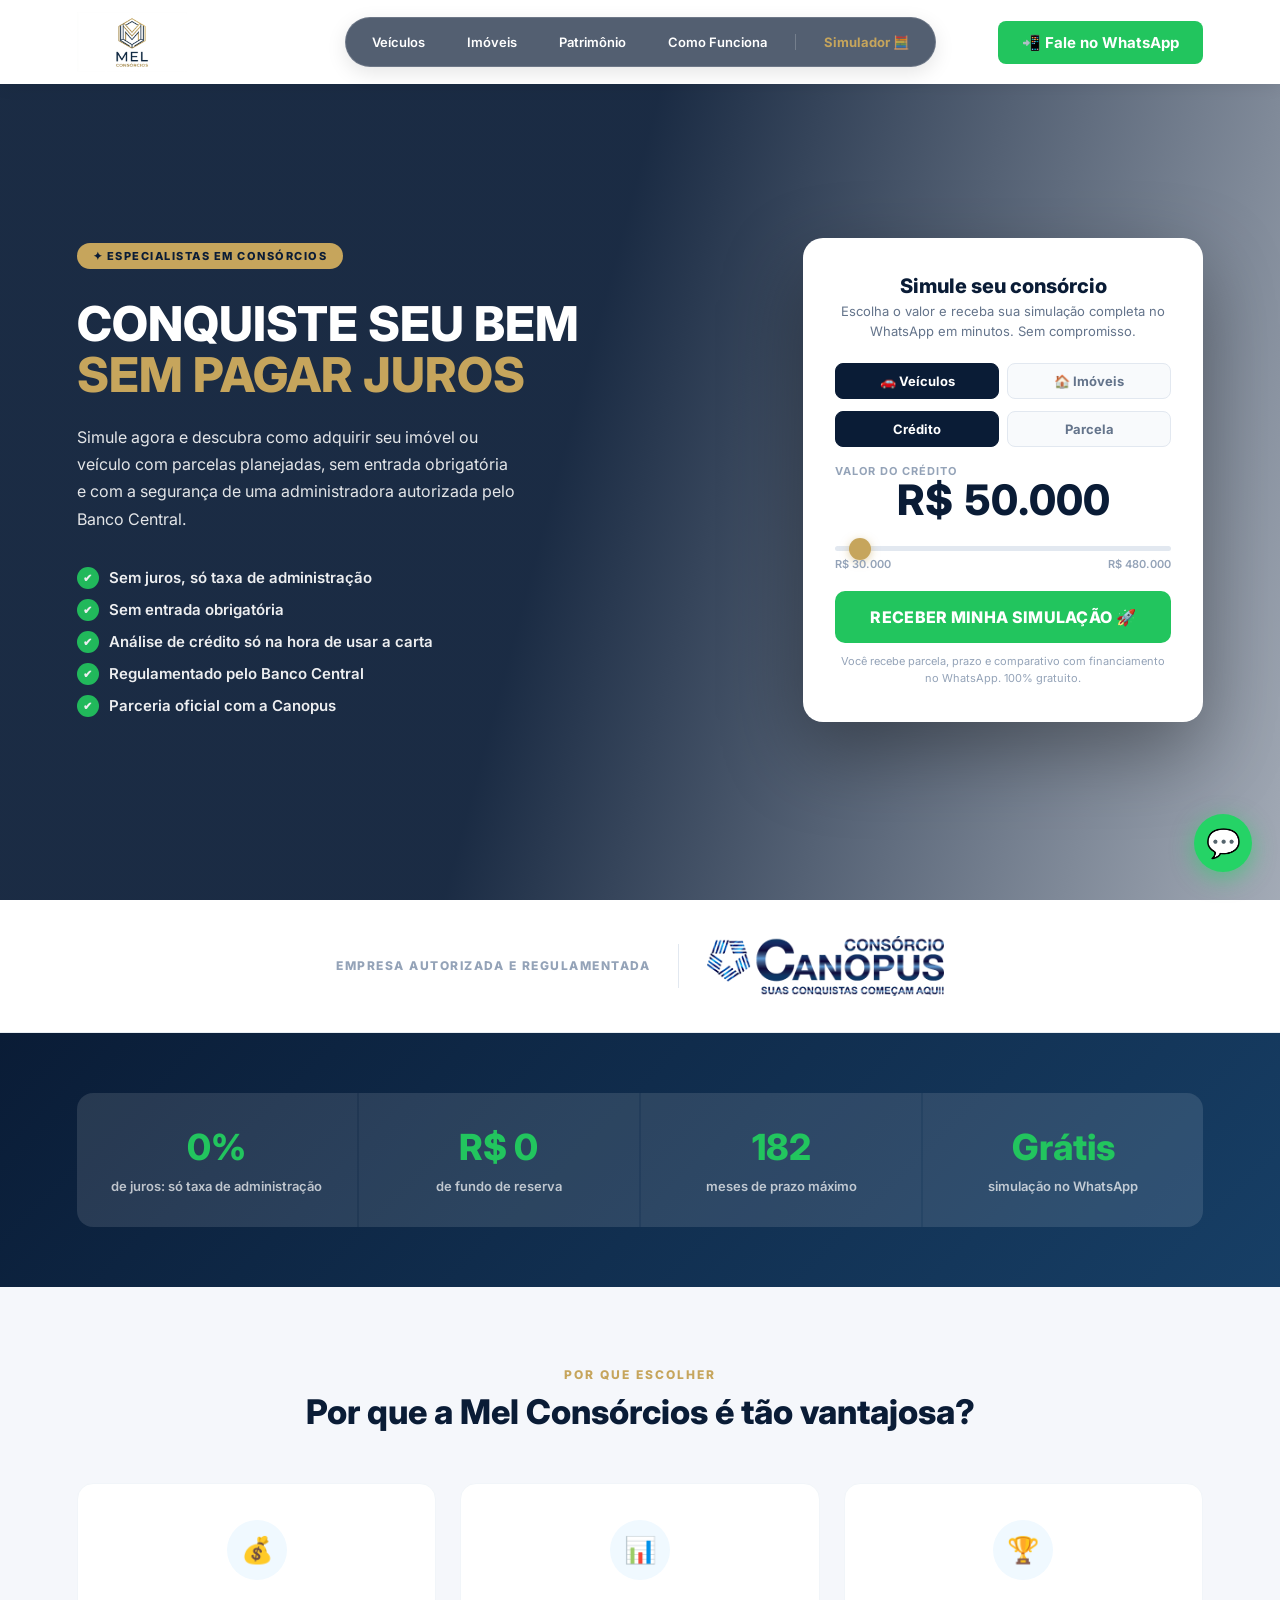
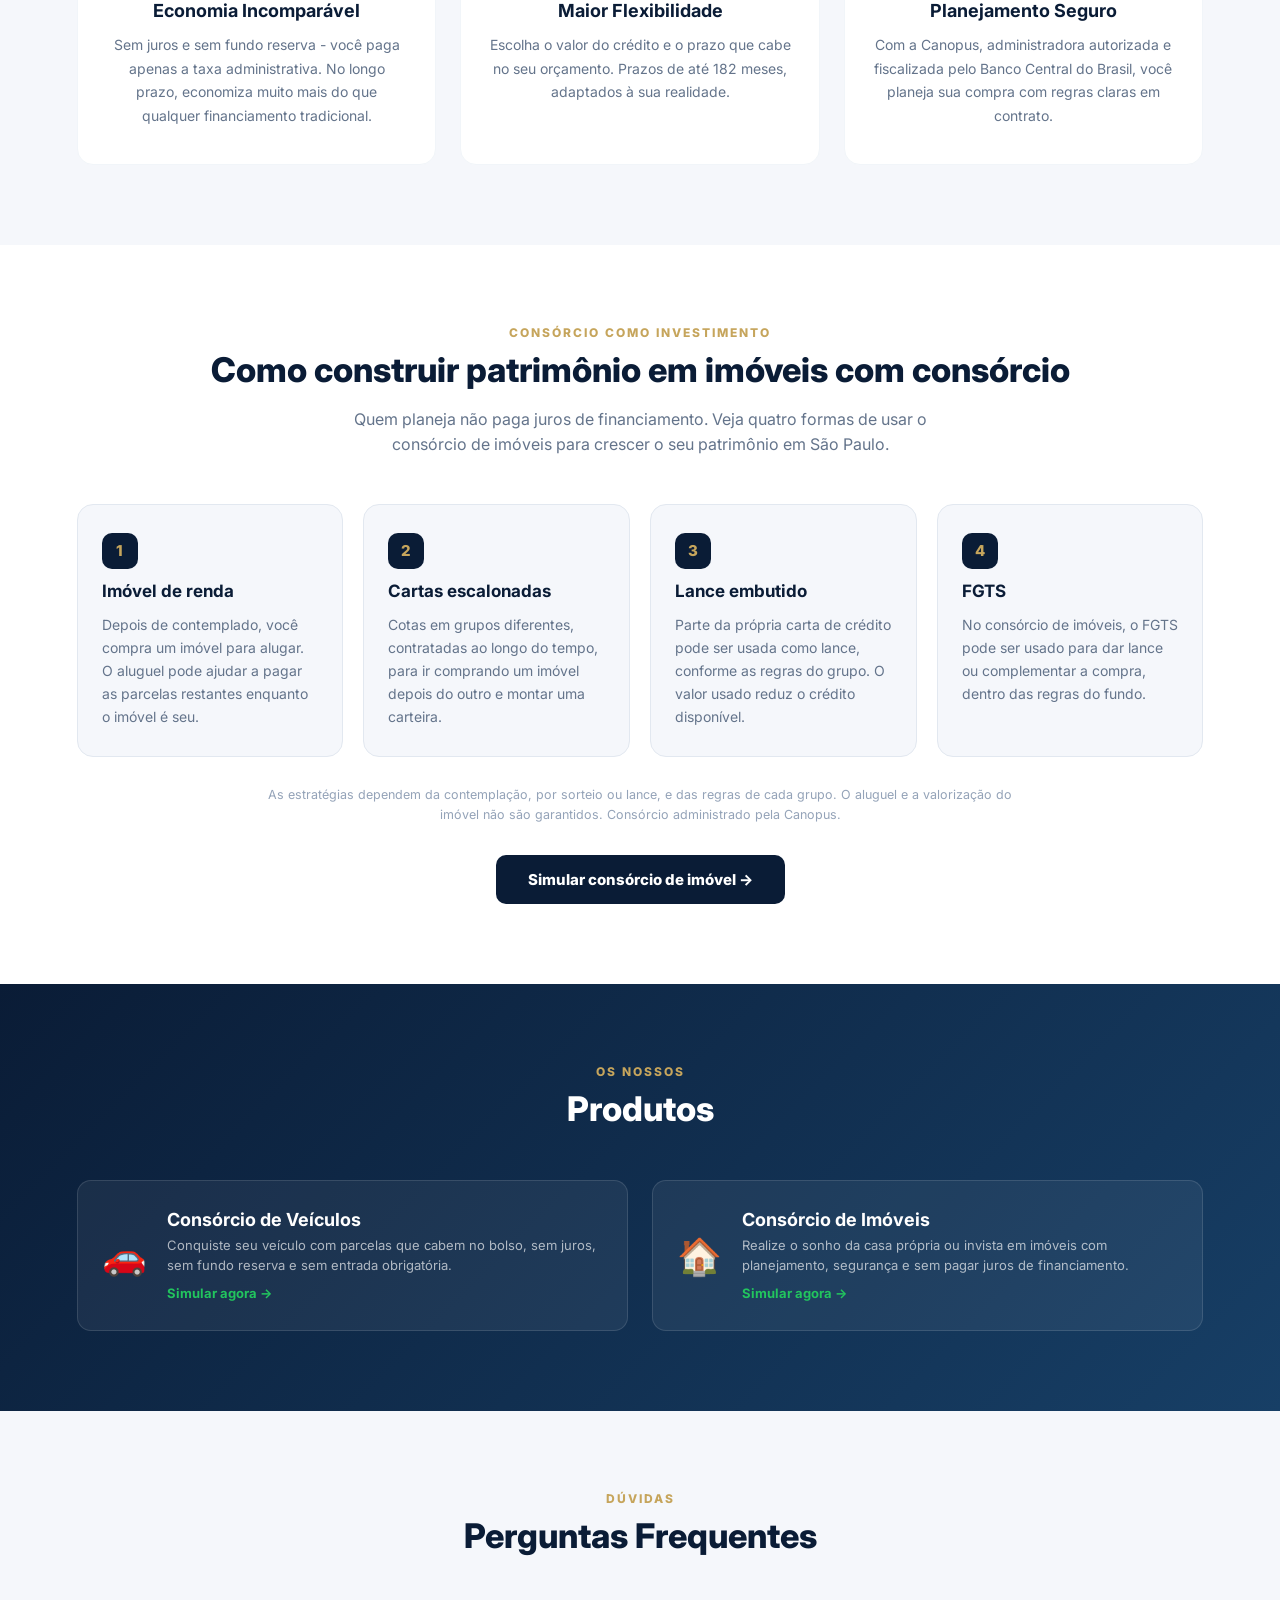
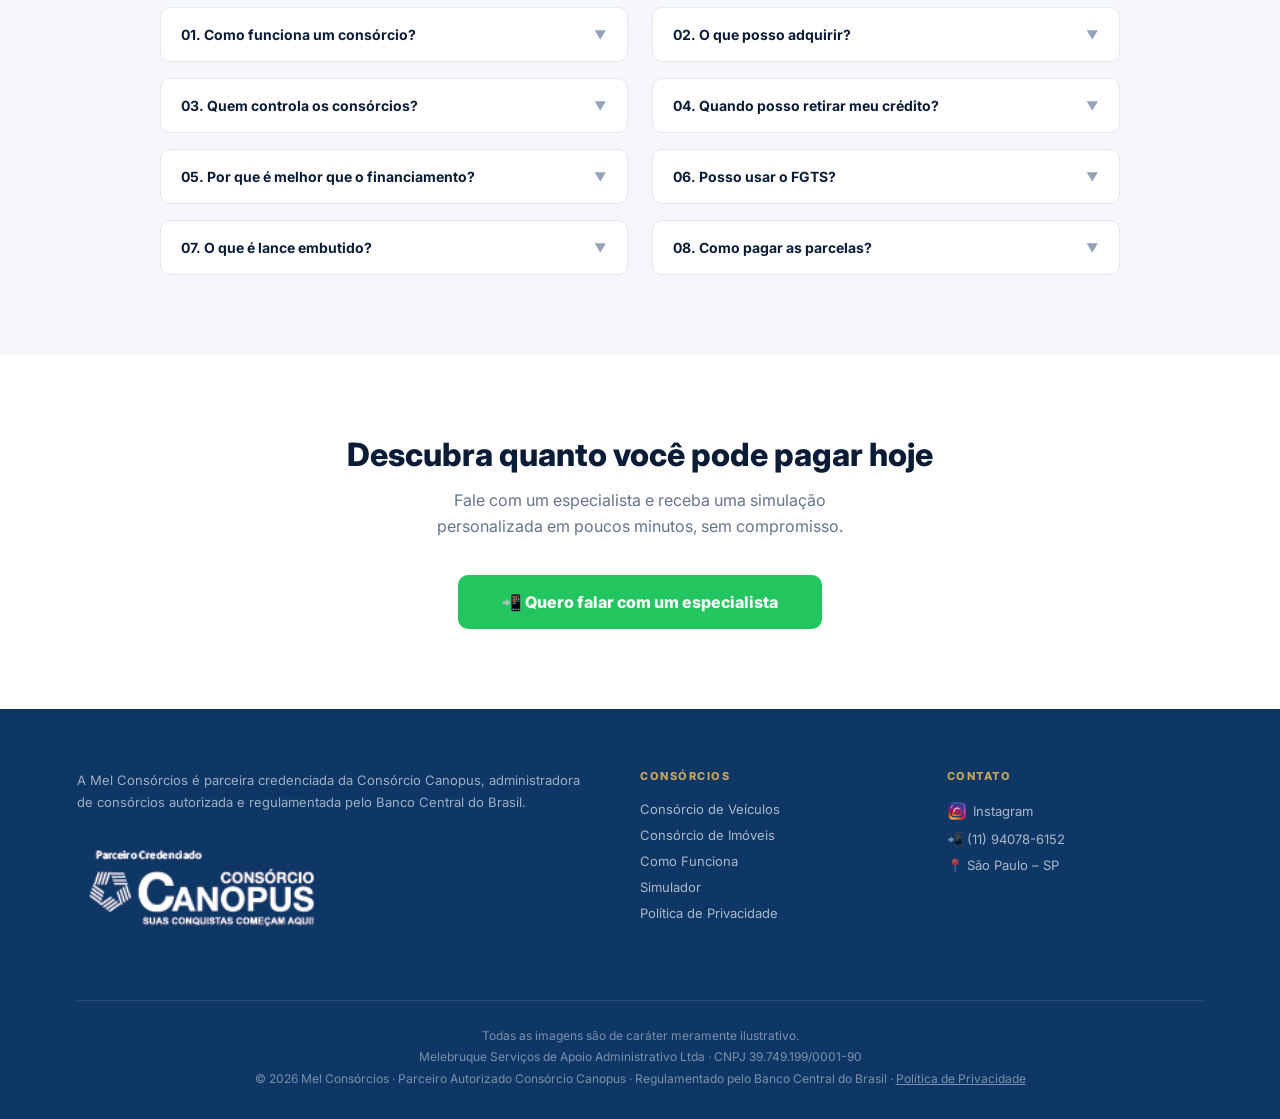
==== commit 32c744cd: "Add files via upload" ====
--- a/index.html
+++ b/index.html
@@ -375,7 +375,6 @@
         .numero-item strong { display: block; font-size: 36px; font-weight: 800; color: var(--green); margin-bottom: 6px; }
         .numero-item span { font-size: 13px; color: rgba(255, 255, 255, 0.7); font-weight: 600; }
 
-        .numeros-fonte { margin-top: 14px; text-align: center; font-size: 11px; color: rgba(255, 255, 255, 0.45); }
 
         /* ===== SEÇÕES PADRÃO ===== */
         .section-eyebrow {
@@ -767,15 +766,13 @@
 
             <h1>Conquiste seu bem<br><span>sem pagar juros</span></h1>
 
-            <!-- REVISAR (item 2): "segurança total" é uma promessa forte; prefira "com uma administradora autorizada pelo Banco Central". -->
-            <p>Simule agora e descubra como adquirir seu imóvel ou veículo com parcelas acessíveis, sem entrada e com
-                segurança total.</p>
+            <p>Simule agora e descubra como adquirir seu imóvel ou veículo com parcelas planejadas, sem entrada obrigatória
+                e com a segurança de uma administradora autorizada pelo Banco Central.</p>
 
             <div class="hero-checks">
                 <span>Sem juros, só taxa de administração</span>
                 <span>Sem entrada obrigatória</span>
-                <!-- REVISAR (item 2): "Aprovado mesmo com score médio" promete aprovação de crédito; troque ou remova. -->
-                <span>Aprovado mesmo com score médio</span>
+                <span>Análise de crédito só na hora de usar a carta</span>
                 <span>Regulamentado pelo Banco Central</span>
                 <span>Parceria oficial com a Canopus</span>
             </div>
@@ -819,28 +816,25 @@
     </section>
 
     <!-- NÚMEROS -->
-    <!-- REVISAR (item 2): confirme estes números com a Canopus e indique a fonte na linha abaixo da grade. -->
-    <section class="numeros" aria-label="Números">
+    <section class="numeros" aria-label="Condições do consórcio">
         <div class="numeros-grid">
             <div class="numero-item">
-                <strong>+1.500</strong>
-                <span>Contemplações por mês</span>
+                <strong>0%</strong>
+                <span>de juros: só taxa de administração</span>
             </div>
             <div class="numero-item">
-                <strong>+16 Bi</strong>
-                <span>Em créditos administrados</span>
+                <strong>R$ 0</strong>
+                <span>de fundo de reserva</span>
             </div>
             <div class="numero-item">
-                <strong>+78 Mil</strong>
-                <span>Clientes ativos</span>
+                <strong>182</strong>
+                <span>meses de prazo máximo</span>
             </div>
             <div class="numero-item">
-                <!-- REVISAR (item 2): "taxa de aprovação" promete aprovação de crédito. -->
-                <strong>+85%</strong>
-                <span>Taxa de aprovação</span>
+                <strong>Grátis</strong>
+                <span>simulação no WhatsApp</span>
             </div>
         </div>
-        <p class="numeros-fonte">Números do Consórcio Canopus.</p>
     </section>
 
     <!-- VANTAGENS -->
@@ -851,21 +845,20 @@
             <div class="card">
                 <div class="card-icon" aria-hidden="true">💰</div>
                 <h3>Economia Incomparável</h3>
-                <!-- REVISAR (item 2): confirme com a Canopus se os grupos de vocês não cobram fundo de reserva. -->
                 <p>Sem juros e sem fundo reserva - você paga apenas a taxa administrativa. No longo prazo, economiza
                     muito mais do que qualquer financiamento tradicional.</p>
             </div>
             <div class="card">
                 <div class="card-icon" aria-hidden="true">📊</div>
                 <h3>Maior Flexibilidade</h3>
-                <p>Escolha o valor do crédito e o prazo que cabe no seu orçamento. Planos de 36 a 222 meses adaptados à
+                <p>Escolha o valor do crédito e o prazo que cabe no seu orçamento. Prazos de até 182 meses, adaptados à
                     sua realidade.</p>
             </div>
             <div class="card">
                 <div class="card-icon" aria-hidden="true">🏆</div>
                 <h3>Planejamento Seguro</h3>
-                <p>Com a solidez da Canopus - administradora regulamentada pelo Banco Central do Brasil - seu patrimônio
-                    está protegido.</p>
+                <p>Com a Canopus, administradora autorizada e fiscalizada pelo Banco Central do Brasil, você planeja sua
+                    compra com regras claras em contrato.</p>
             </div>
         </div>
     </section>
@@ -948,8 +941,8 @@
             </div>
             <div class="faq-item">
                 <button type="button" class="faq-q" aria-expanded="false">03. Quem controla os consórcios? <span class="faq-arrow" aria-hidden="true">▼</span></button>
-                <div class="faq-a"><div class="faq-a-inner"><p>Os consórcios são regulamentados e fiscalizados pelo Banco Central do
-                    Brasil, garantindo total segurança e transparência.</p></div></div>
+                <div class="faq-a"><div class="faq-a-inner"><p>Os consórcios são regulamentados pela Lei 11.795/2008, com regras definidas em
+                    contrato e fiscalização do Banco Central do Brasil.</p></div></div>
             </div>
             <div class="faq-item">
                 <button type="button" class="faq-q" aria-expanded="false">04. Quando posso retirar meu crédito? <span class="faq-arrow" aria-hidden="true">▼</span></button>
@@ -1017,7 +1010,7 @@
         </div>
         <div class="footer-bottom">
             <p>Todas as imagens são de caráter meramente ilustrativo.</p>
-            <!-- REVISAR (item 2): acrescente o CNPJ da Mel Consórcios nesta linha. -->
+            <p>Melebruque Serviços de Apoio Administrativo Ltda · CNPJ 39.749.199/0001-90</p>
             <p>© 2026 Mel Consórcios · Parceiro Autorizado Consórcio Canopus · Regulamentado pelo Banco Central do Brasil · <a href="politica-de-privacidade.html">Política de Privacidade</a></p>
         </div>
     </footer>
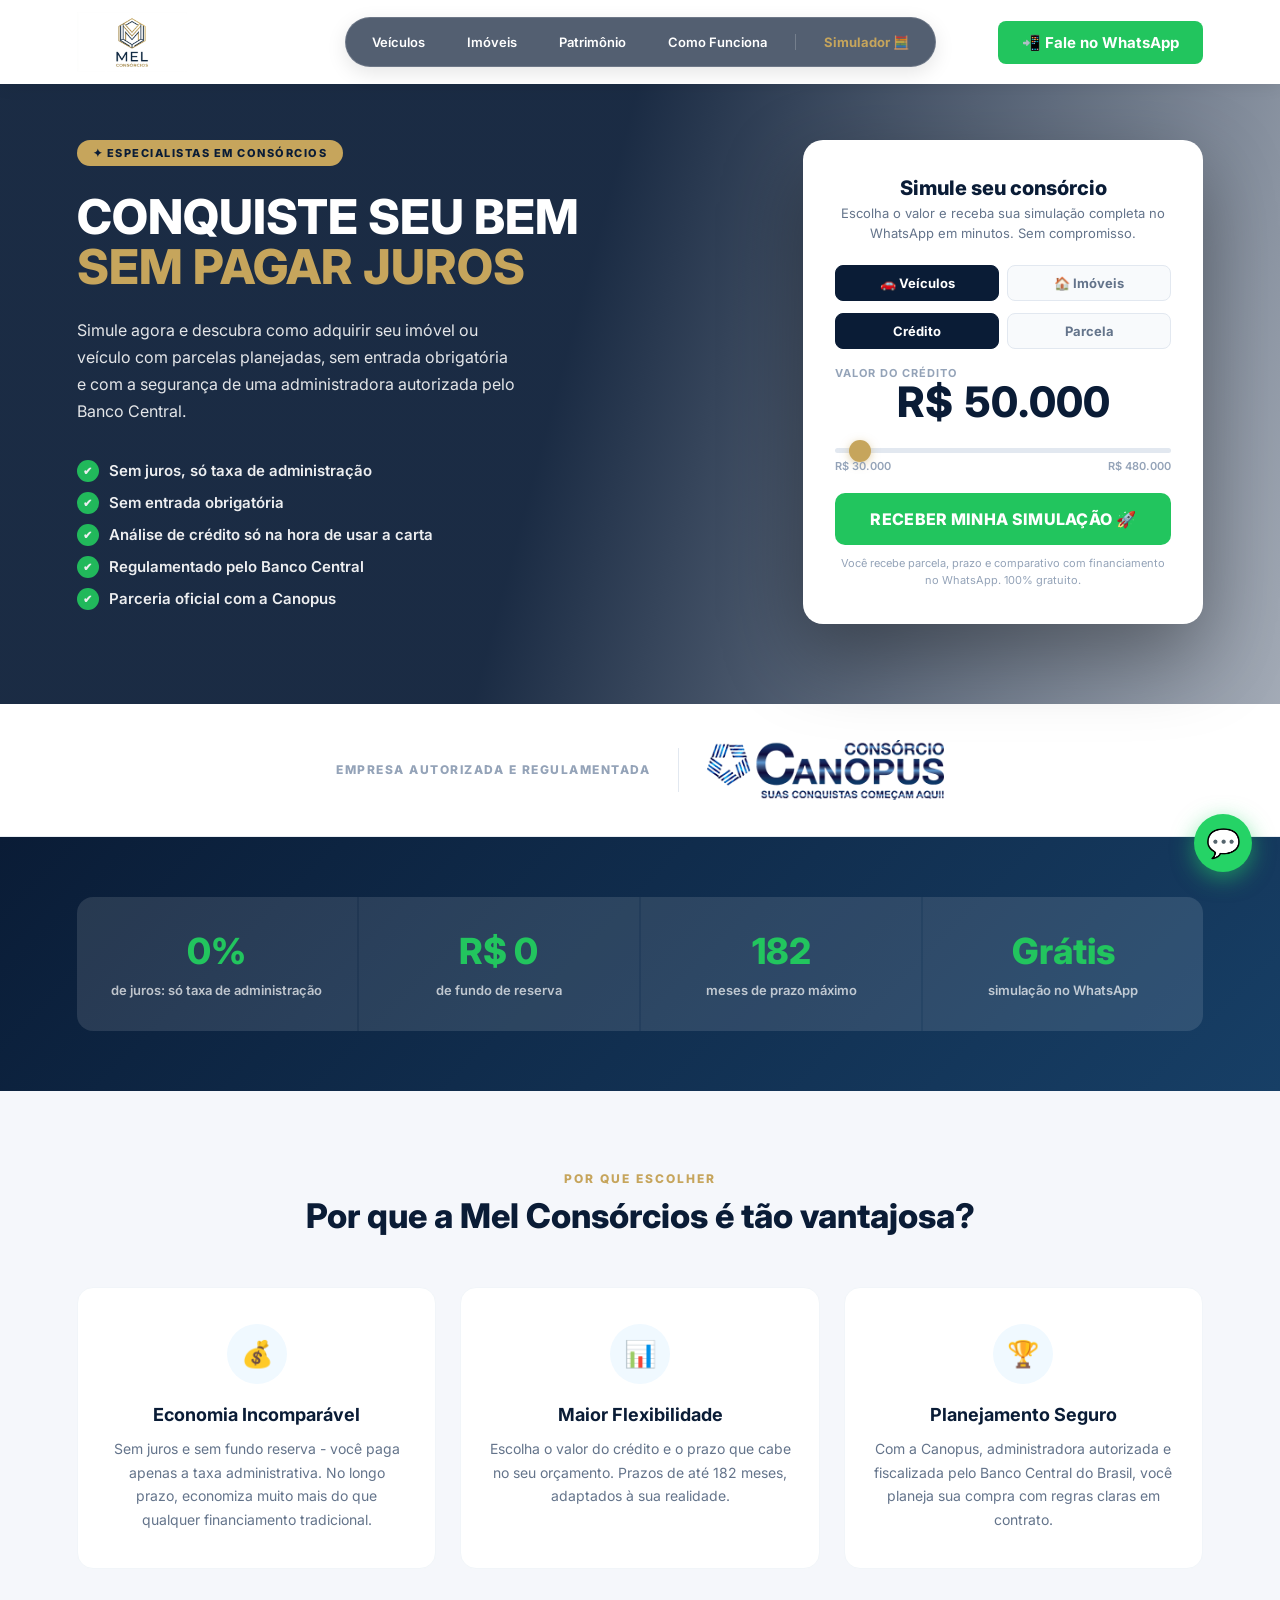
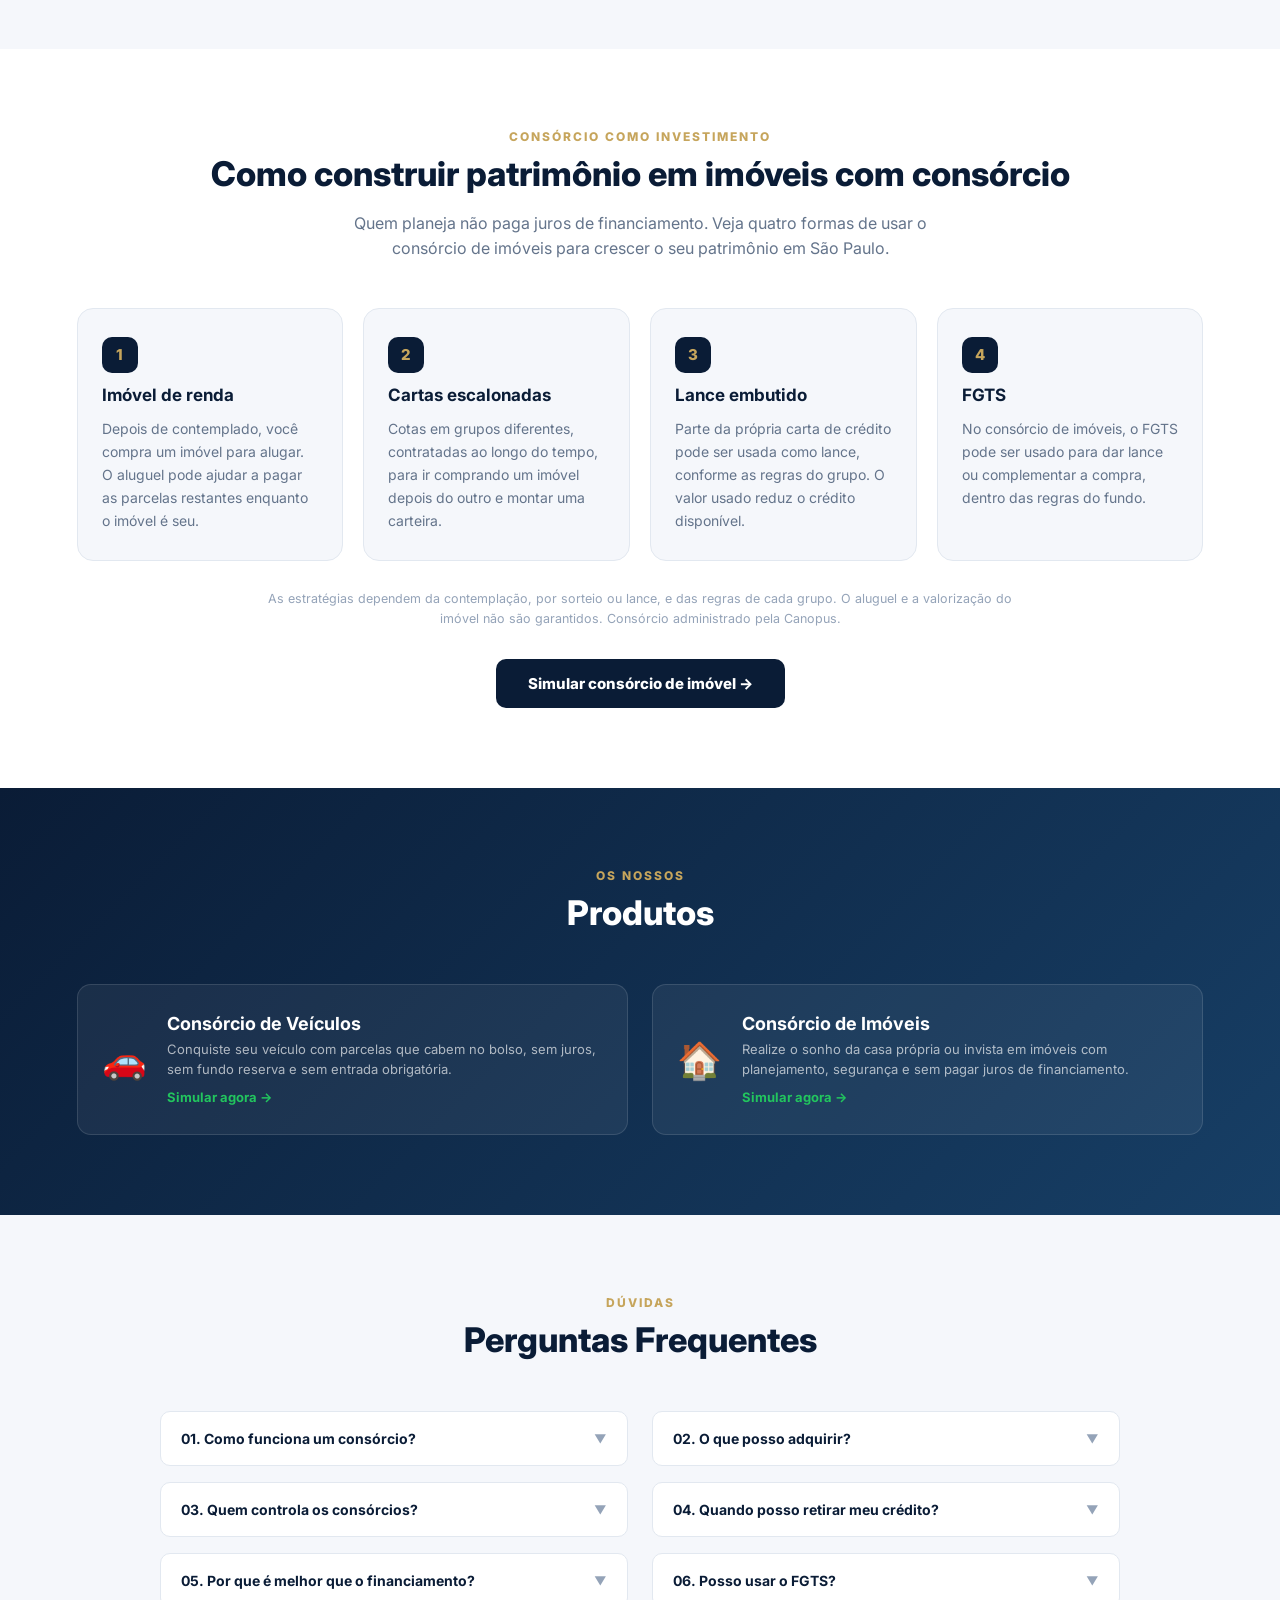
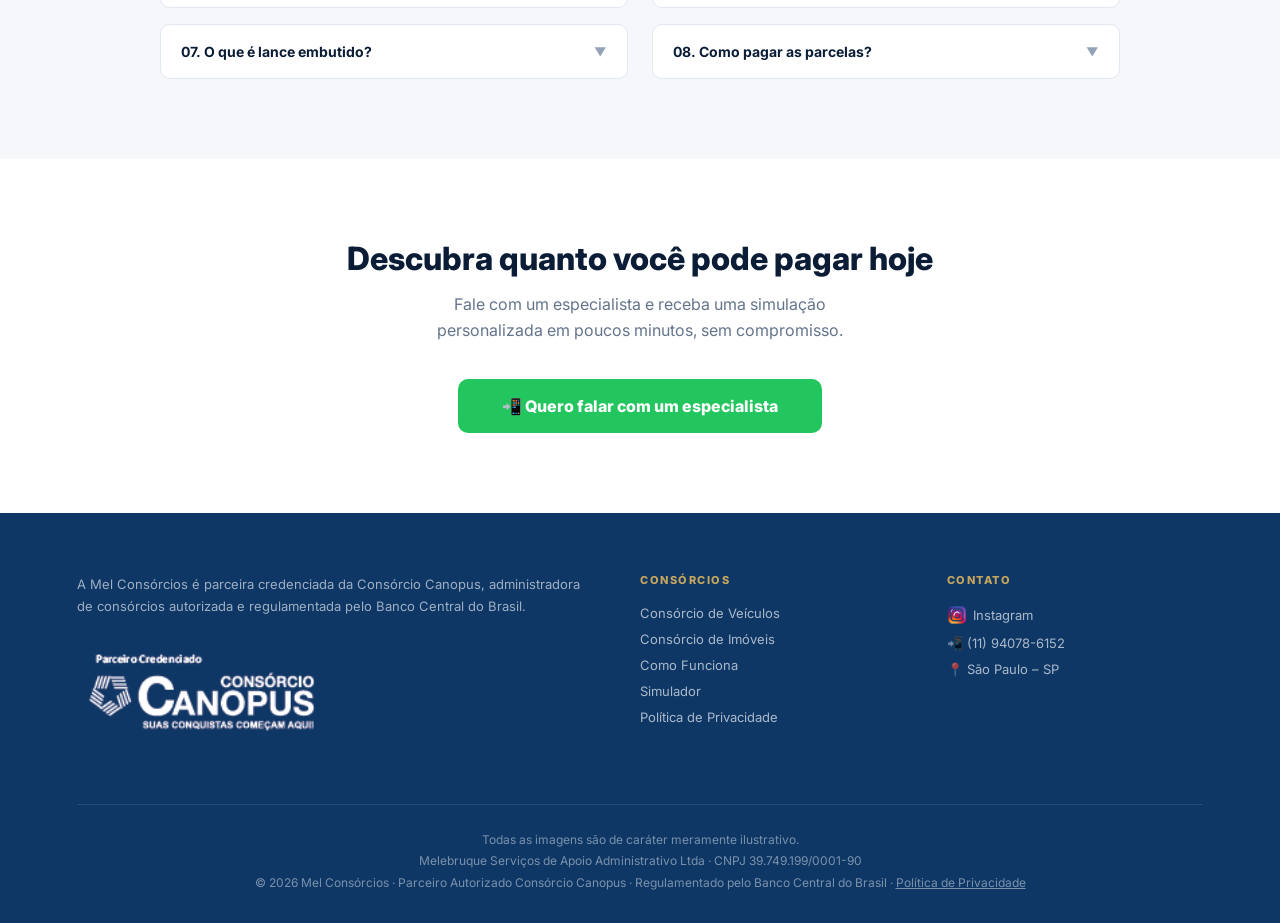
==== commit 6e17a688: "Add files via upload" ====
--- a/index.html
+++ b/index.html
@@ -177,12 +177,12 @@
 
         /* ===== HERO ===== */
         .hero {
-            min-height: 100vh;
+            min-height: auto;
             padding: 140px 6% 80px;
             background: url('https://images.unsplash.com/photo-1560518883-ce09059eeffa?auto=format&fit=crop&w=1920&q=80') center/cover no-repeat;
             position: relative;
             display: flex;
-            align-items: center;
+            align-items: flex-start;
             justify-content: space-between;
             gap: 48px;
         }
@@ -205,7 +205,7 @@
             text-transform: uppercase;
             padding: 6px 16px;
             border-radius: 20px;
-            margin-bottom: 30px;
+            margin-bottom: 26px;
         }
 
         .hero-left h1 {
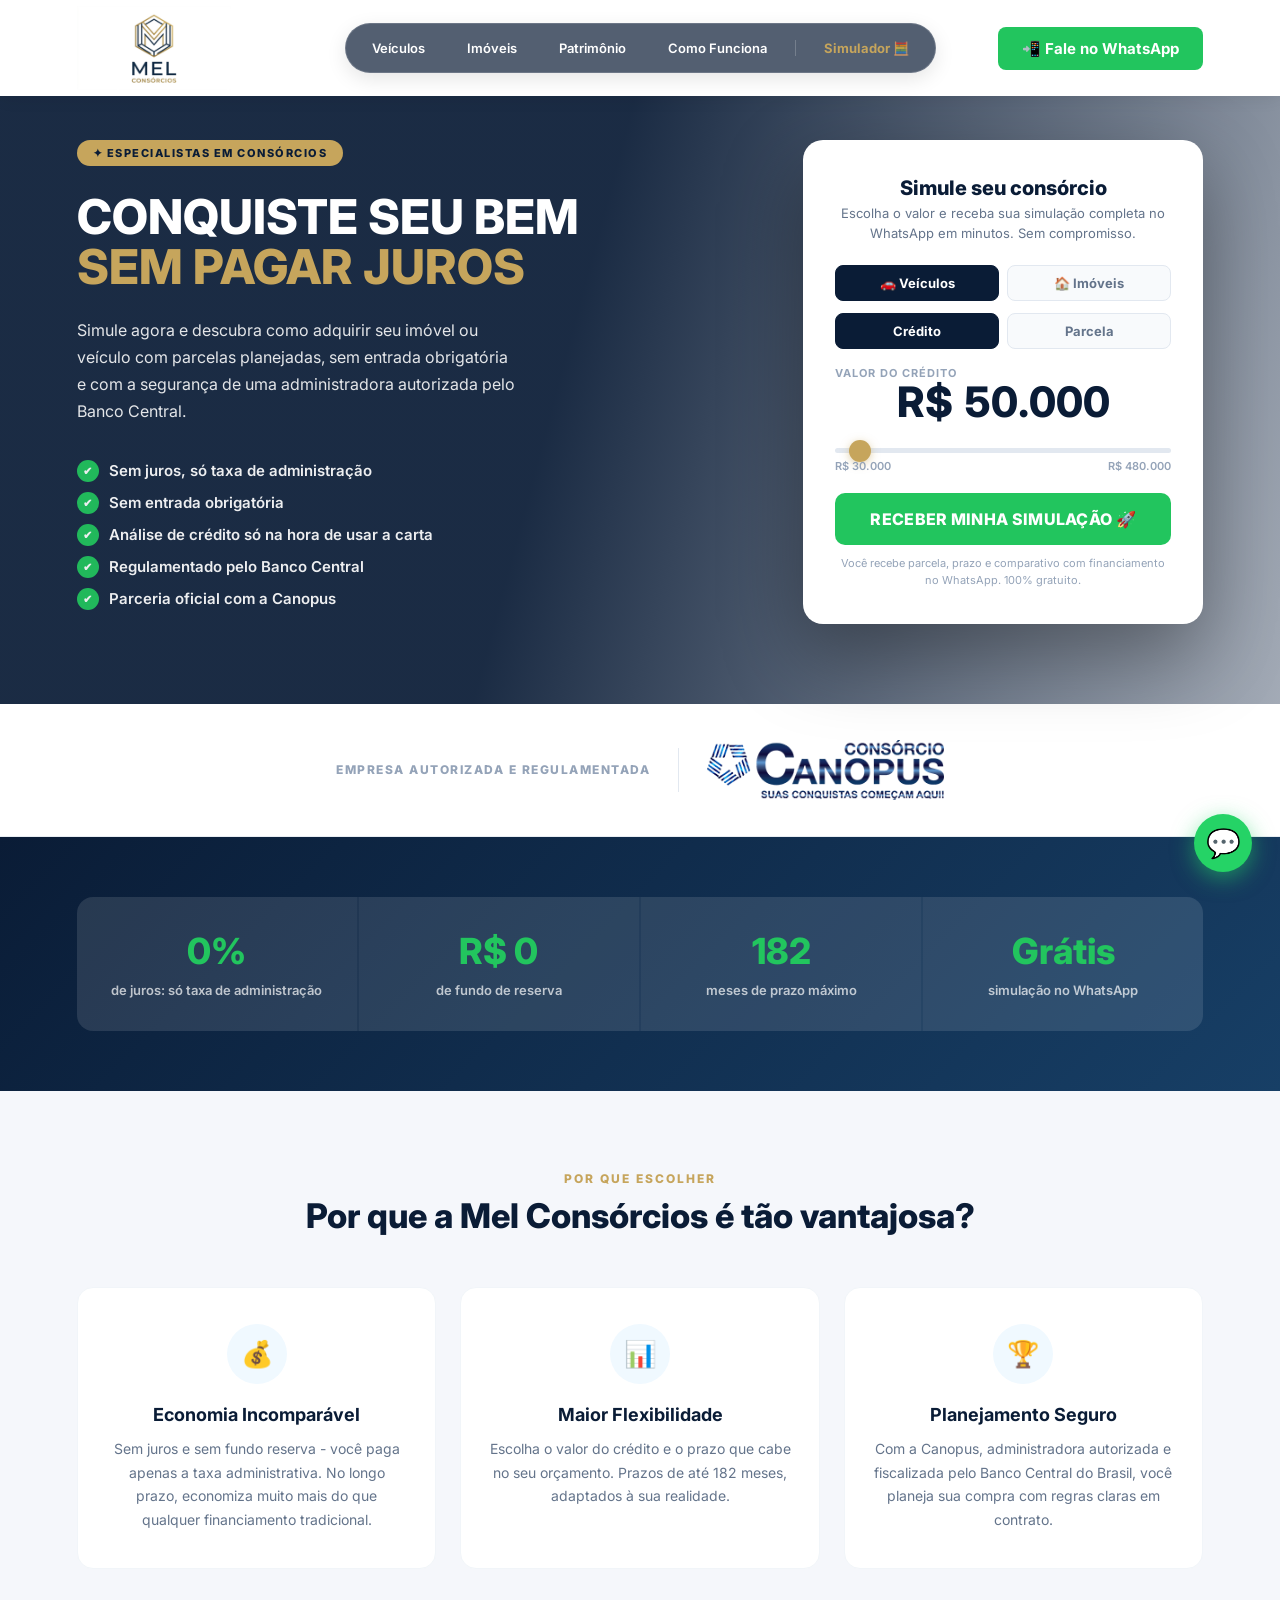
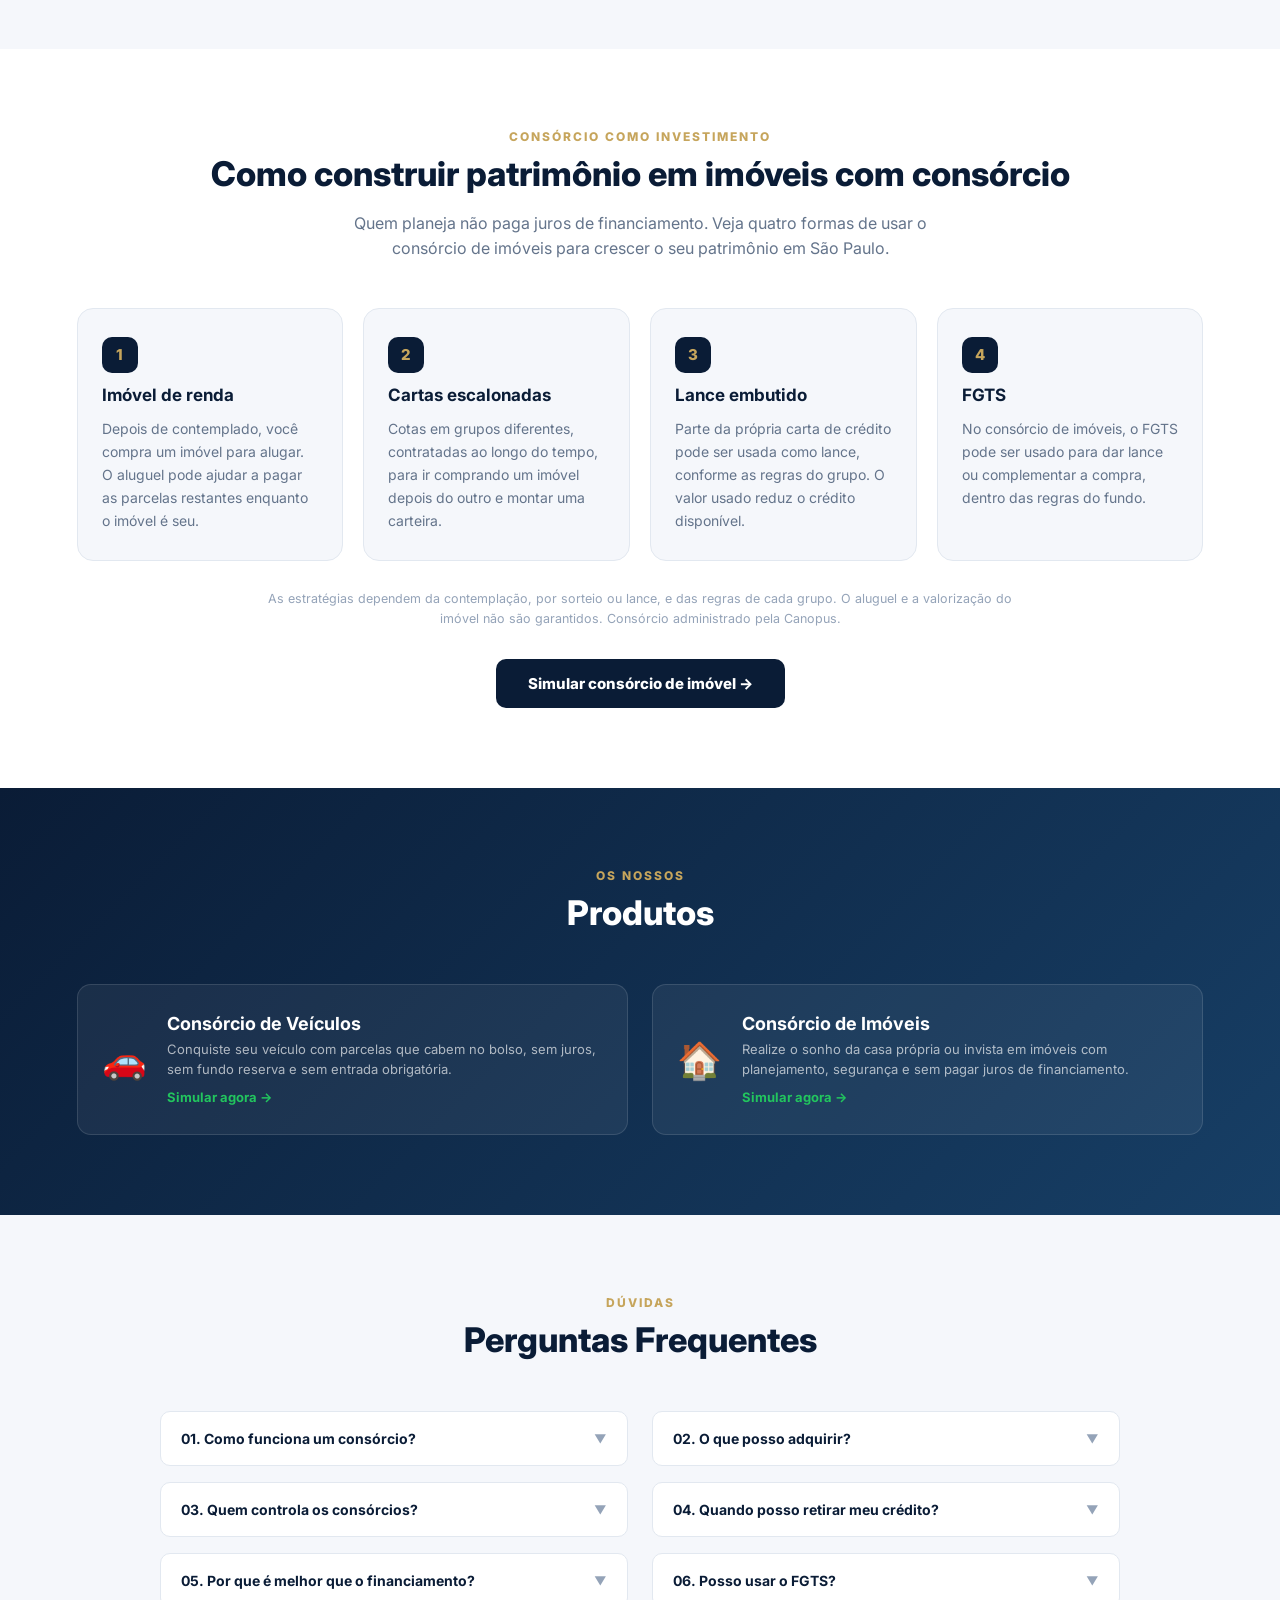
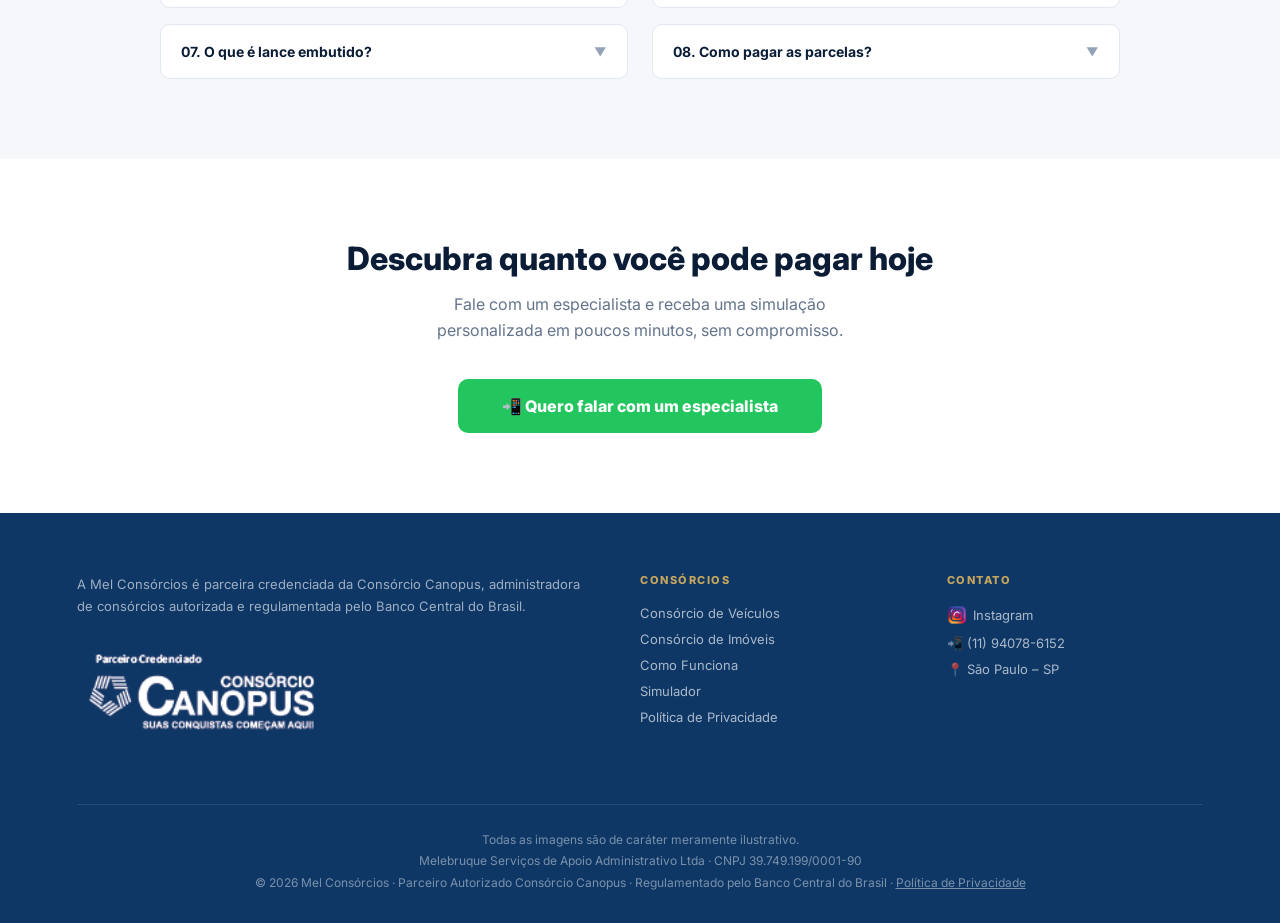
==== commit e9bf042d: "Add files via upload" ====
--- a/index.html
+++ b/index.html
@@ -67,12 +67,12 @@
             display: grid;
             grid-template-columns: 1fr auto 1fr;
             align-items: center;
-            padding: 12px 6%;
+            padding: 6px 6%;
         }
 
         header > a:first-child { justify-self: start; }
 
-        header img { height: 60px; max-width: 140px; object-fit: contain; display: block; }
+        header img { height: 84px; width: auto; max-width: 240px; object-fit: contain; display: block; }
 
         .header-center { display: flex; justify-self: center; align-items: center; }
 
@@ -650,7 +650,7 @@
         }
 
         @media (max-width: 980px) {
-            header { padding: 10px 5%; }
+            header { padding: 6px 5%; }
             #menu-desktop { display: none; }
             #hamburger { display: block; }
 
@@ -680,7 +680,7 @@
         }
 
         @media (max-width: 640px) {
-            header img { height: 48px; }
+            header img { height: 60px; }
             .hero-left h1 { font-size: 34px; }
             .simulador { padding: 28px 22px; }
             .sim-valor { font-size: 36px; }
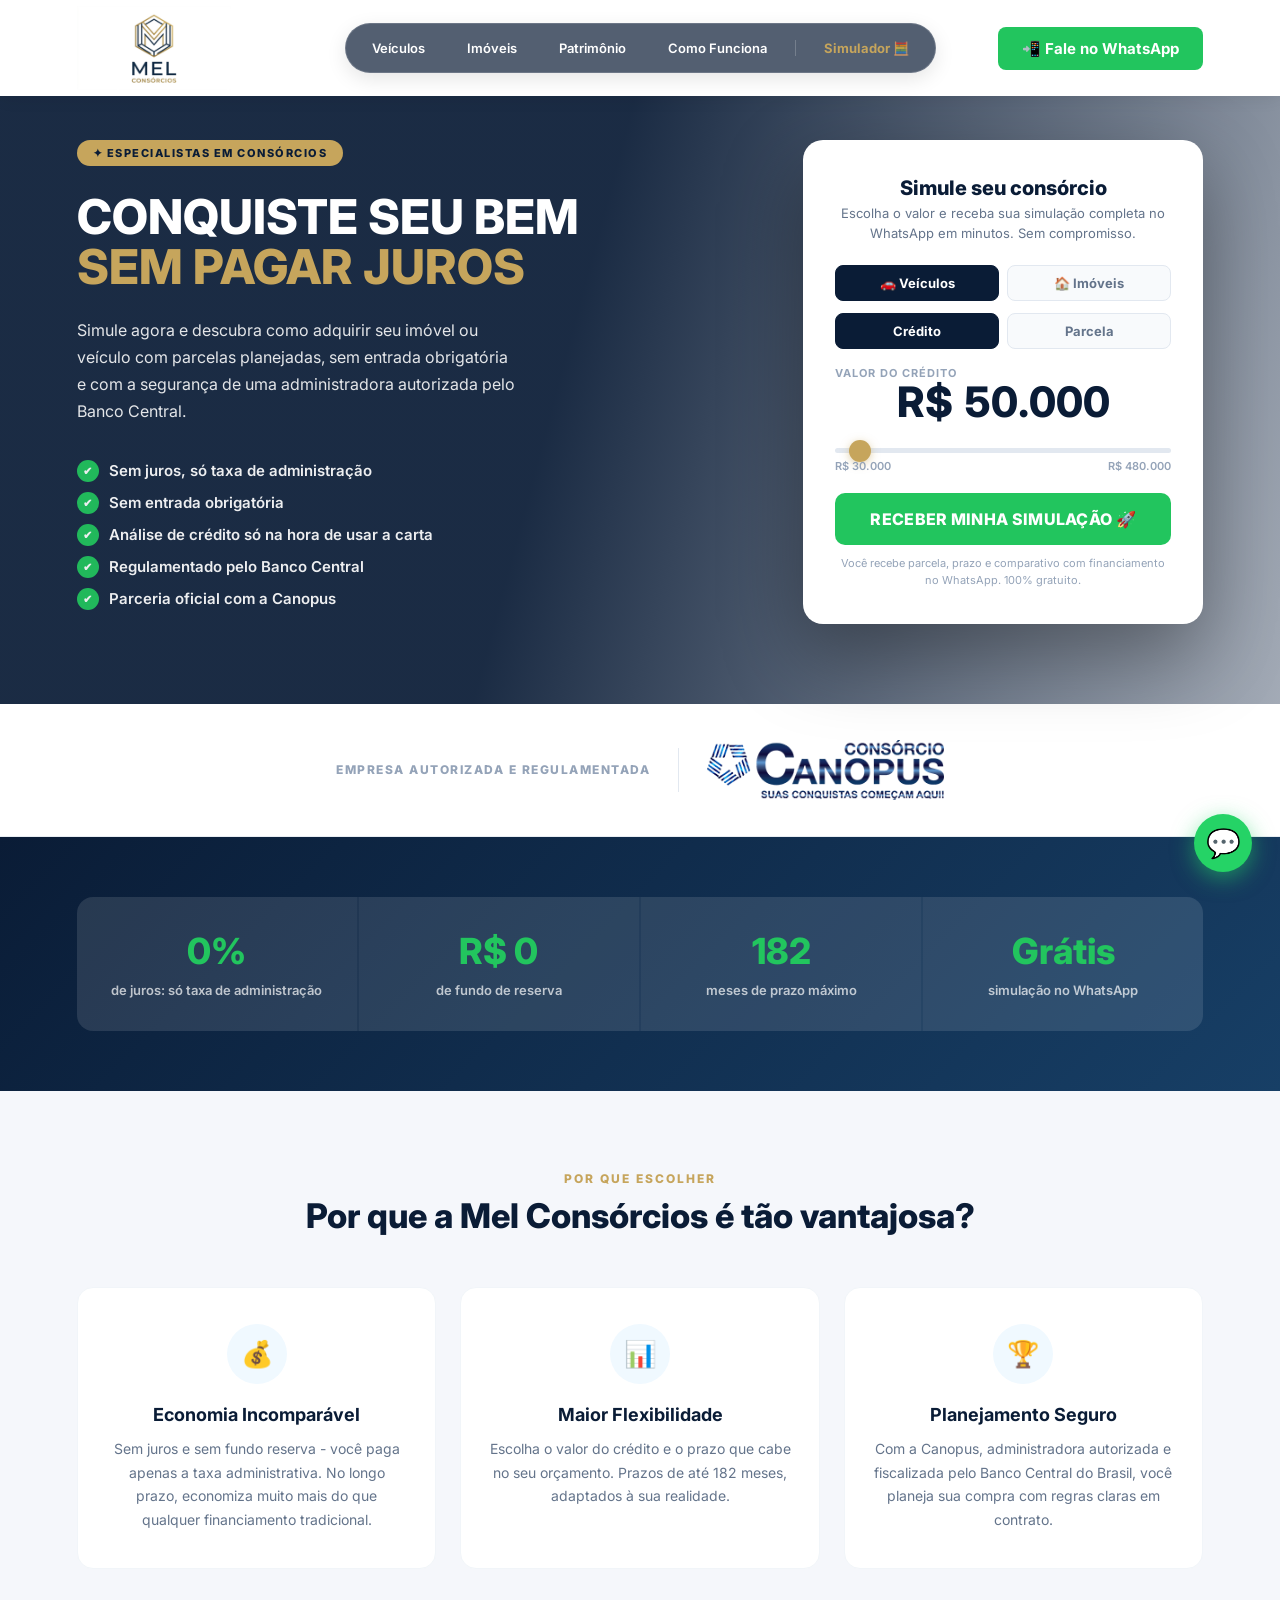
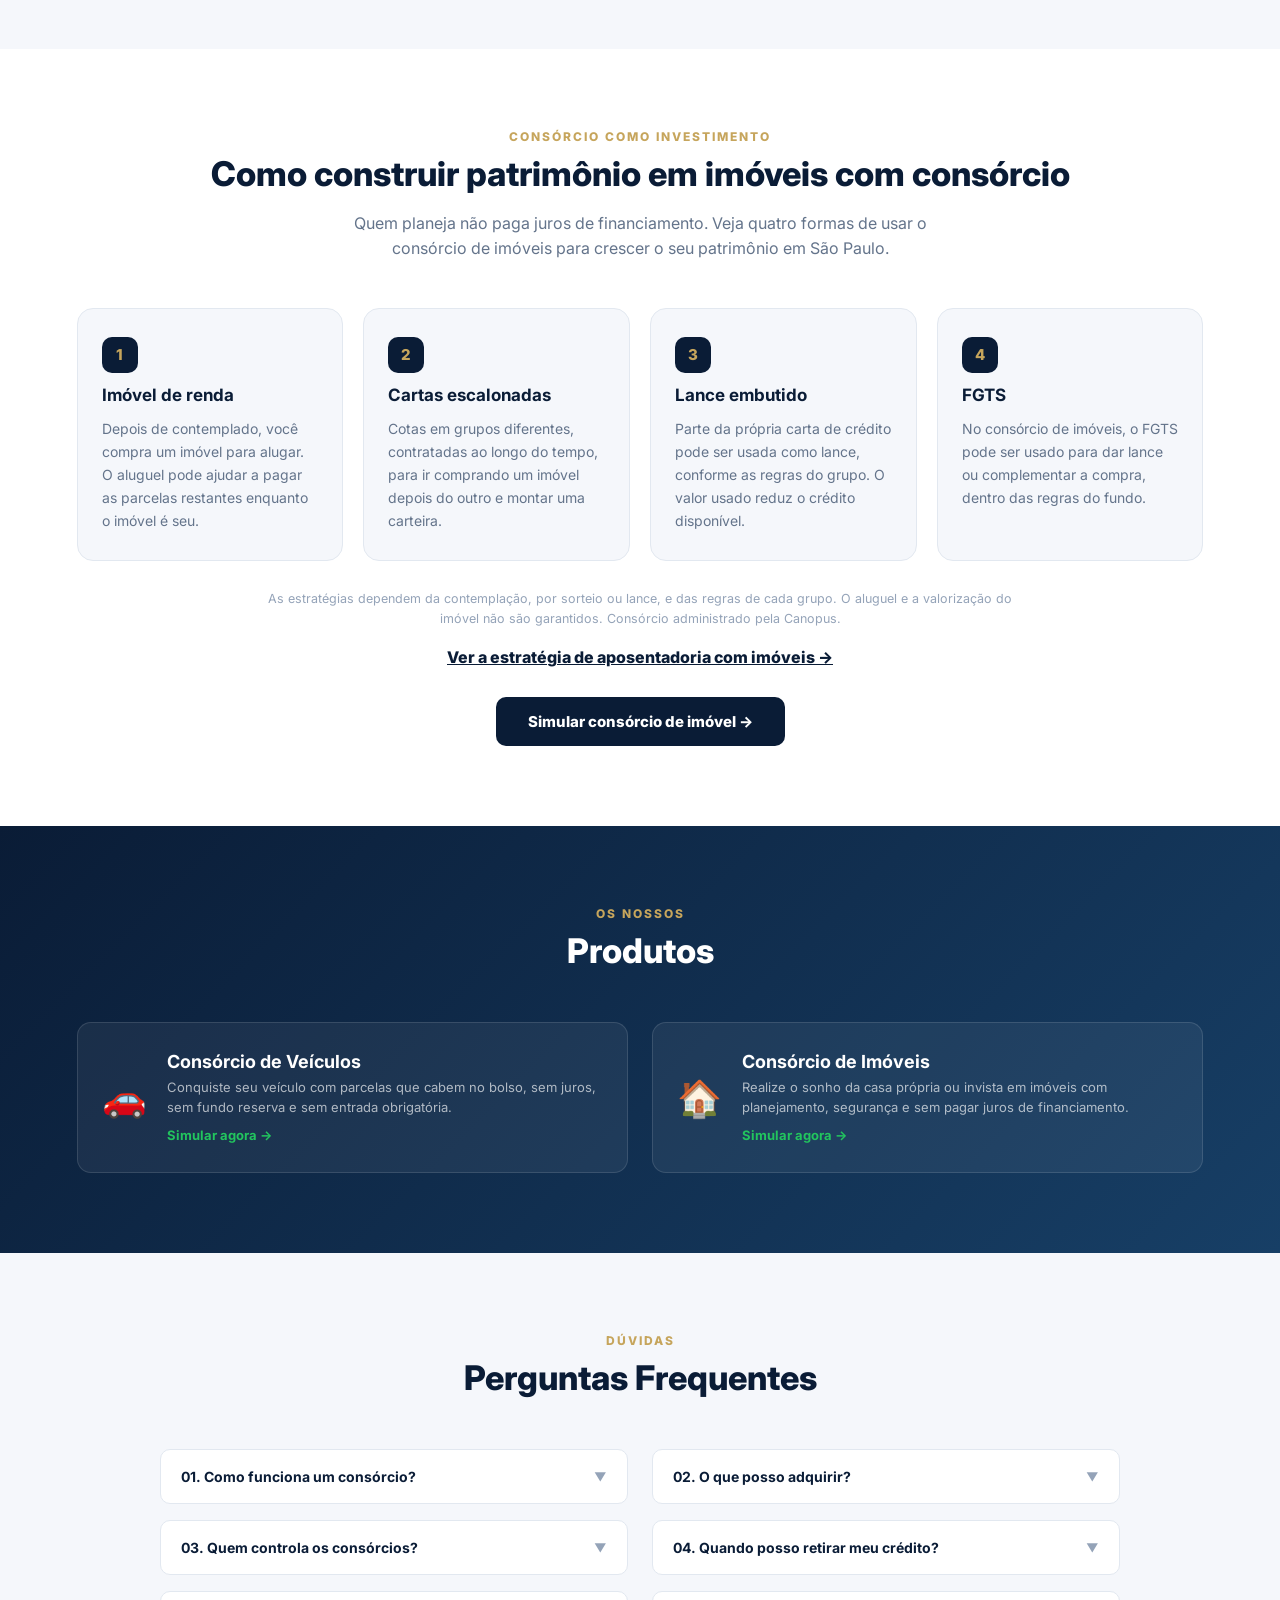
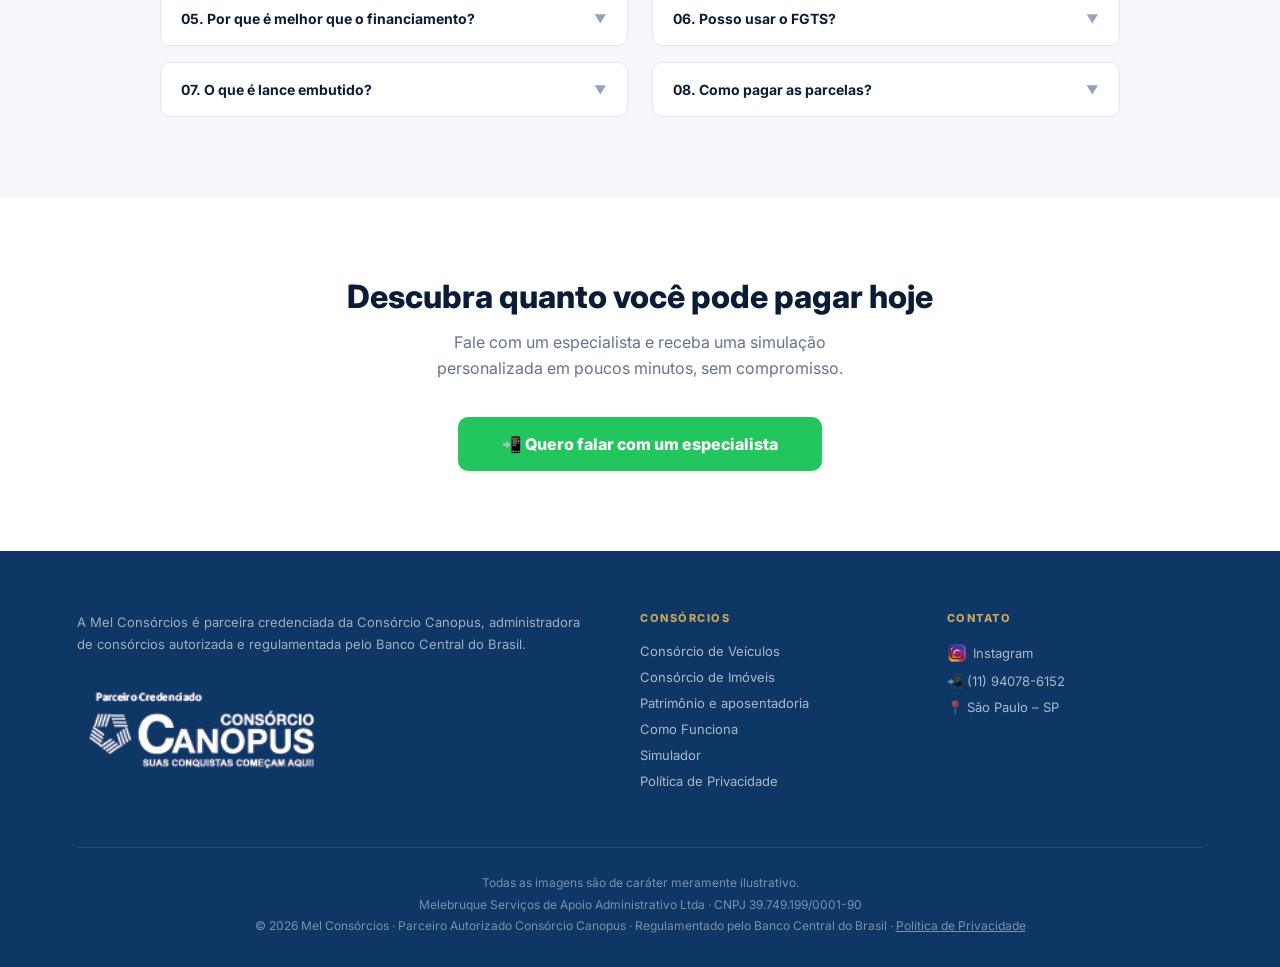
==== commit a33a42cc: "Add files via upload" ====
--- a/index.html
+++ b/index.html
@@ -726,7 +726,7 @@
             <nav id="menu-desktop" aria-label="Menu principal">
                 <a href="consorcio-veiculos.html" class="menu-link">Veículos</a>
                 <a href="consorcio-imoveis.html" class="menu-link">Imóveis</a>
-                <a href="#patrimonio" class="menu-link">Patrimônio</a>
+                <a href="patrimonio.html" class="menu-link">Patrimônio</a>
                 <a href="como-funciona.html" class="menu-link">Como Funciona</a>
                 <div class="menu-divisor" aria-hidden="true"></div>
                 <a href="#simulador" class="menu-link-destaque">Simulador 🧮</a>
@@ -750,7 +750,7 @@
         </div>
         <a href="consorcio-veiculos.html" class="menu-mob-link">Consórcio de Veículos</a>
         <a href="consorcio-imoveis.html" class="menu-mob-link">Consórcio de Imóveis</a>
-        <a href="#patrimonio" class="menu-mob-link">Construir patrimônio</a>
+        <a href="patrimonio.html" class="menu-mob-link">Patrimônio e aposentadoria</a>
         <a href="como-funciona.html" class="menu-mob-link">Como Funciona</a>
         <a href="#simulador" class="menu-mob-destaque">Acessar Simulador →</a>
     </nav>
@@ -893,6 +893,7 @@
         </div>
 
         <p class="patrimonio-aviso">As estratégias dependem da contemplação, por sorteio ou lance, e das regras de cada grupo. O aluguel e a valorização do imóvel não são garantidos. Consórcio administrado pela Canopus.</p>
+        <p style="text-align:center;margin-top:18px"><a href="patrimonio.html" style="color:var(--navy);font-weight:800">Ver a estratégia de aposentadoria com imóveis →</a></p>
 
         <div class="patrimonio-cta">
             <button type="button" class="btn-navy" onclick="abrirSimulador('IMOVEIS')">Simular consórcio de imóvel →</button>
@@ -994,6 +995,7 @@
                 <ul>
                     <li><a href="consorcio-veiculos.html">Consórcio de Veículos</a></li>
                     <li><a href="consorcio-imoveis.html">Consórcio de Imóveis</a></li>
+                    <li><a href="patrimonio.html">Patrimônio e aposentadoria</a></li>
                     <li><a href="como-funciona.html">Como Funciona</a></li>
                     <li><a href="#simulador">Simulador</a></li>
                     <li><a href="politica-de-privacidade.html">Política de Privacidade</a></li>
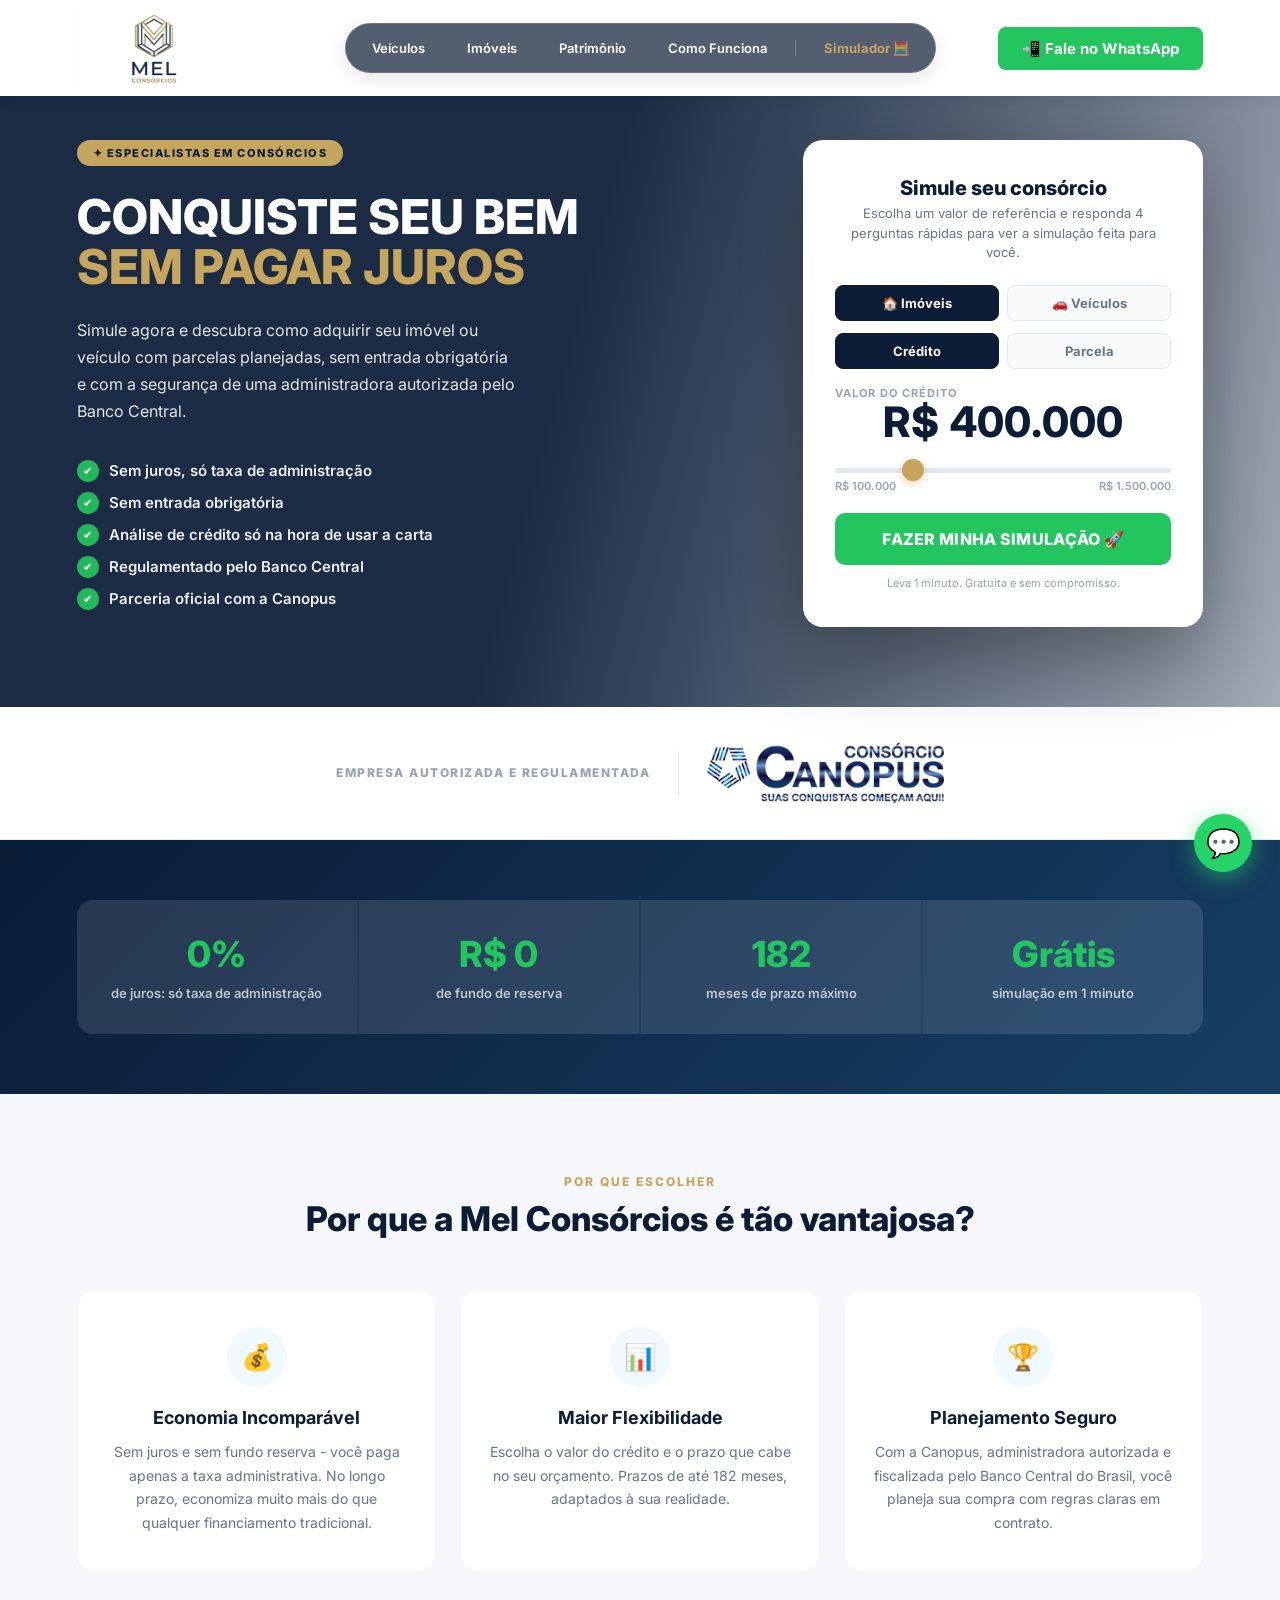
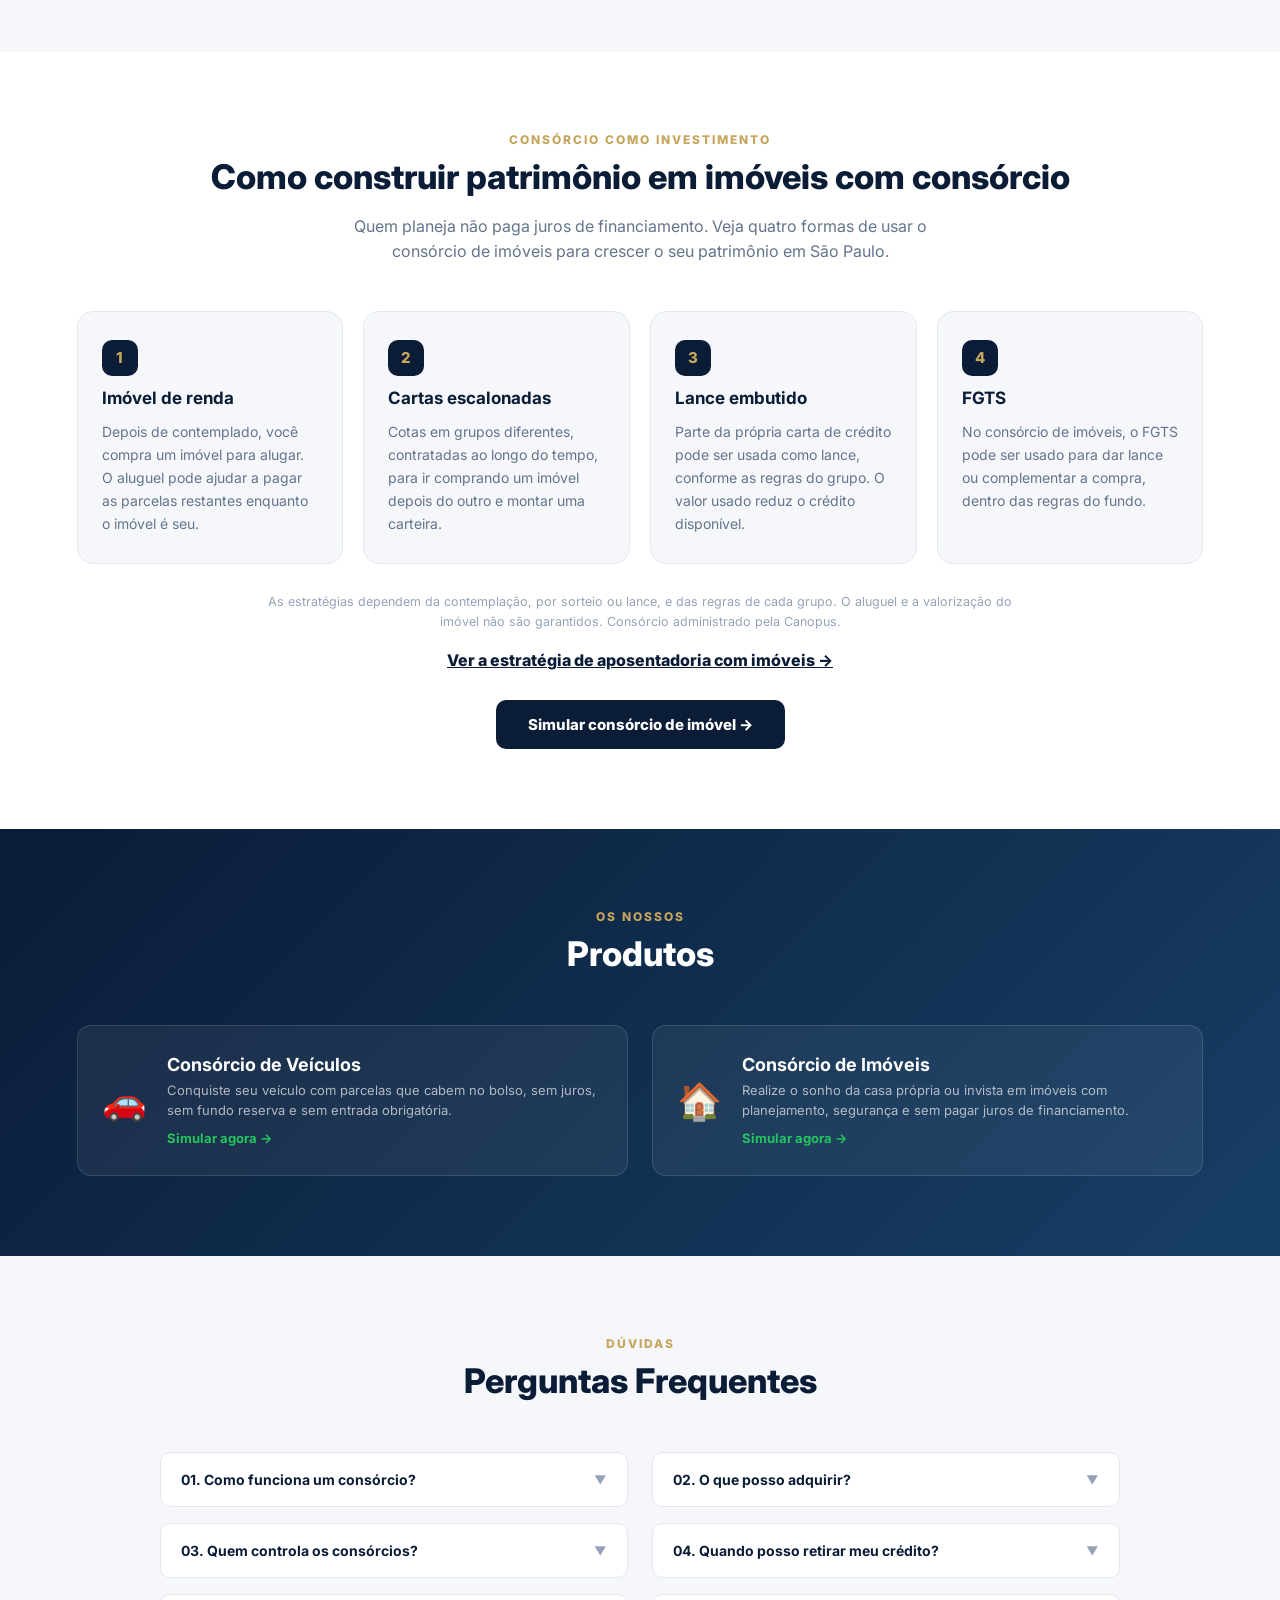
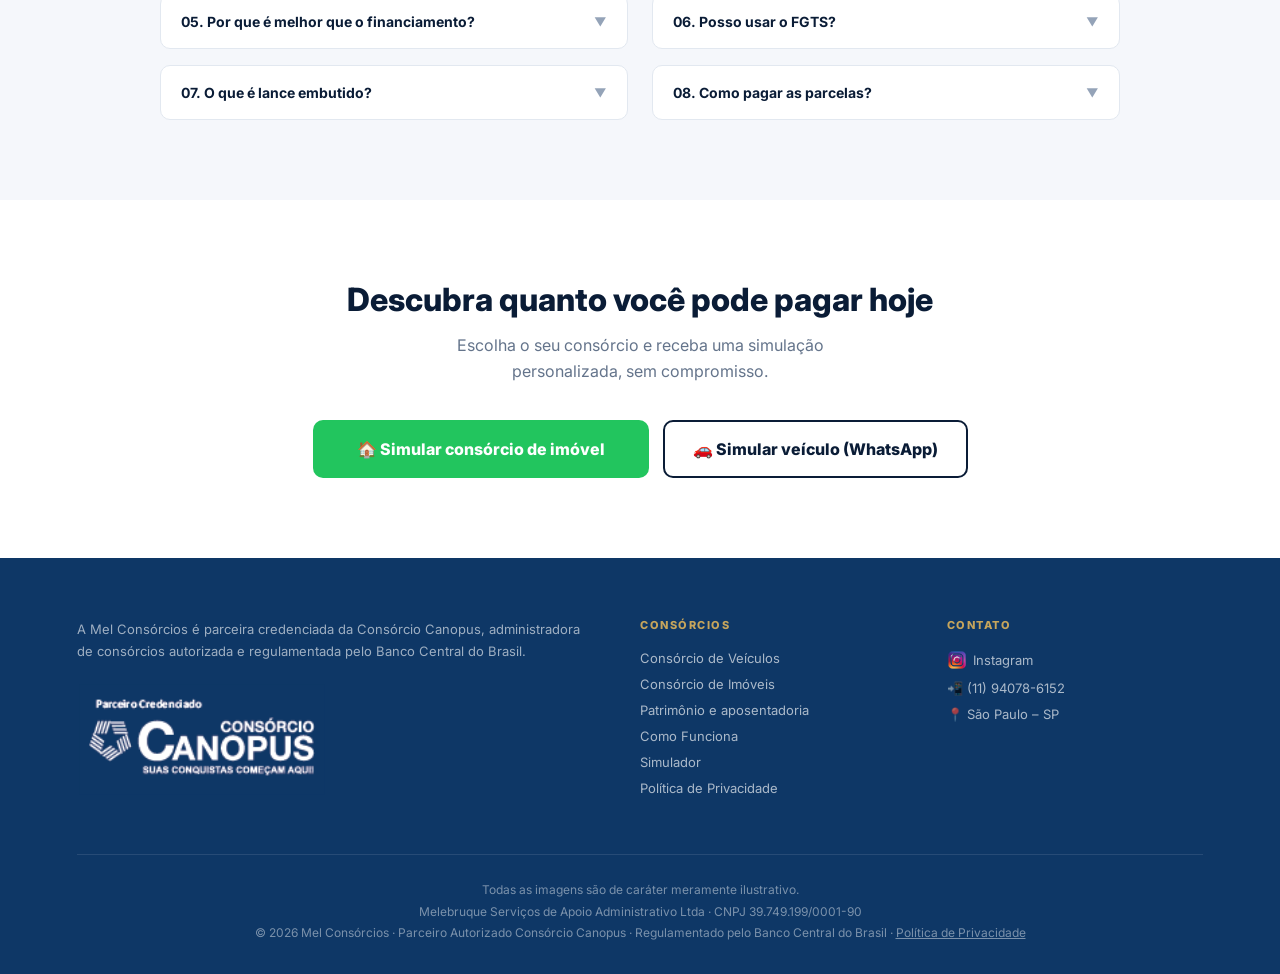
==== commit a467dfad: "Add files via upload" ====
--- a/index.html
+++ b/index.html
@@ -5,14 +5,14 @@
     <meta charset="UTF-8">
     <meta name="viewport" content="width=device-width, initial-scale=1.0">
     <title>Mel Consórcios | Consórcio de Imóveis e Veículos Canopus em São Paulo</title>
-    <meta name="description" content="Consórcio de imóveis e veículos Canopus em São Paulo. Compre sem juros de financiamento, com taxa de administração, e receba sua simulação no WhatsApp em minutos.">
+    <meta name="description" content="Consórcio de imóveis e veículos Canopus em São Paulo. Compre sem juros de financiamento, com taxa de administração, e faça sua simulação grátis em minutos.">
 
     <!-- Prévia ao compartilhar o link (WhatsApp, Instagram, Facebook) -->
     <meta property="og:type" content="website">
     <meta property="og:locale" content="pt_BR">
     <meta property="og:site_name" content="Mel Consórcios">
     <meta property="og:title" content="Mel Consórcios | Consórcio de Imóveis e Veículos em SP">
-    <meta property="og:description" content="Compre seu imóvel ou veículo sem juros de financiamento. Simulação grátis no WhatsApp.">
+    <meta property="og:description" content="Compre seu imóvel ou veículo sem juros de financiamento. Simulação grátis.">
     <meta property="og:image" content="https://images.unsplash.com/photo-1560518883-ce09059eeffa?auto=format&fit=crop&w=1200&h=630&q=80">
 
     <link rel="icon" type="image/png" href="mel.png">
@@ -589,6 +589,10 @@
         }
 
         .cta-final a:hover { background: var(--green-dark); transform: translateY(-2px); }
+        .cta-botoes { display: flex; gap: 14px; justify-content: center; flex-wrap: wrap; }
+        .cta-final a.cta-sec { padding-left: 28px; padding-right: 28px; background: #fff; color: var(--navy); border: 2px solid var(--navy); }
+        .cta-final a.cta-sec:hover { background: var(--bg); }
+        @media (max-width: 640px) { .cta-botoes a { width: 100%; justify-content: center; padding-left: 16px !important; padding-right: 16px !important; } }
 
         /* ===== FOOTER ===== */
         footer { background: var(--navy-footer); color: #fff; padding: 60px 6% 30px; }
@@ -781,11 +785,11 @@
         <div class="hero-right" id="simulador">
             <div class="simulador">
                 <p class="sim-title">Simule seu consórcio</p>
-                <p class="sim-sub">Escolha o valor e receba sua simulação completa no WhatsApp em minutos. Sem compromisso.</p>
+                <p class="sim-sub" id="sim-sub">Escolha um valor de referência e responda 4 perguntas rápidas para ver a simulação feita para você.</p>
 
                 <div class="pill-group" id="g-produto" role="group" aria-label="Tipo de consórcio">
-                    <button type="button" class="pill" data-produto="AUTOMOVEL" aria-pressed="true">🚗 Veículos</button>
-                    <button type="button" class="pill" data-produto="IMOVEIS" aria-pressed="false">🏠 Imóveis</button>
+                    <button type="button" class="pill" data-produto="IMOVEIS" aria-pressed="true">🏠 Imóveis</button>
+                    <button type="button" class="pill" data-produto="AUTOMOVEL" aria-pressed="false">🚗 Veículos</button>
                 </div>
 
                 <div class="pill-group" id="g-modo" role="group" aria-label="Simular por">
@@ -794,16 +798,16 @@
                 </div>
 
                 <label class="sim-label" id="sim-label" for="sim-range">Valor do Crédito</label>
-                <div class="sim-valor" id="sim-valor" aria-live="polite">R$ 50.000</div>
-
-                <input type="range" id="sim-range" min="30000" max="480000" step="1000" value="50000">
+                <div class="sim-valor" id="sim-valor" aria-live="polite">R$ 400.000</div>
+
+                <input type="range" id="sim-range" min="100000" max="1500000" step="10000" value="400000">
                 <div class="range-minmax">
-                    <span id="r-min">R$ 30.000</span>
-                    <span id="r-max">R$ 480.000</span>
+                    <span id="r-min">R$ 100.000</span>
+                    <span id="r-max">R$ 1.500.000</span>
                 </div>
 
-                <button type="button" class="sim-cta" onclick="enviarWhats()">RECEBER MINHA SIMULAÇÃO 🚀</button>
-                <p class="sim-disclaimer">Você recebe parcela, prazo e comparativo com financiamento no WhatsApp. 100% gratuito.</p>
+                <button type="button" class="sim-cta" id="sim-cta" onclick="acaoSimulador()">FAZER MINHA SIMULAÇÃO 🚀</button>
+                <p class="sim-disclaimer" id="sim-disclaimer">Leva 1 minuto. Gratuita e sem compromisso.</p>
             </div>
         </div>
     </section>
@@ -832,7 +836,7 @@
             </div>
             <div class="numero-item">
                 <strong>Grátis</strong>
-                <span>simulação no WhatsApp</span>
+                <span>simulação em 1 minuto</span>
             </div>
         </div>
     </section>
@@ -896,7 +900,7 @@
         <p style="text-align:center;margin-top:18px"><a href="patrimonio.html" style="color:var(--navy);font-weight:800">Ver a estratégia de aposentadoria com imóveis →</a></p>
 
         <div class="patrimonio-cta">
-            <button type="button" class="btn-navy" onclick="abrirSimulador('IMOVEIS')">Simular consórcio de imóvel →</button>
+            <a href="https://www.simulaprox.com.br/c/campanha-imoveis/3yytv9?utm_source=site&amp;utm_medium=index&amp;utm_content=patrimonio" target="_blank" rel="noopener" class="btn-navy" data-quiz="patrimonio">Simular consórcio de imóvel →</a>
         </div>
     </section>
 
@@ -914,14 +918,14 @@
                     <span class="produto-link">Simular agora →</span>
                 </span>
             </button>
-            <button type="button" class="produto-card" onclick="abrirSimulador('IMOVEIS')">
+            <a href="https://www.simulaprox.com.br/c/campanha-imoveis/3yytv9?utm_source=site&amp;utm_medium=index&amp;utm_content=produto-imoveis" target="_blank" rel="noopener" class="produto-card" data-quiz="produto-imoveis" style="text-decoration:none">
                 <span class="produto-icon" aria-hidden="true">🏠</span>
                 <span>
                     <span class="produto-titulo">Consórcio de Imóveis</span>
                     <span class="produto-desc">Realize o sonho da casa própria ou invista em imóveis com planejamento, segurança e sem pagar juros de financiamento.</span>
                     <span class="produto-link">Simular agora →</span>
                 </span>
-            </button>
+            </a>
         </div>
     </section>
 
@@ -976,8 +980,11 @@
     <!-- CTA FINAL -->
     <section class="cta-final">
         <h2>Descubra quanto você pode pagar hoje</h2>
-        <p>Fale com um especialista e receba uma simulação personalizada em poucos minutos, sem compromisso.</p>
-        <a href="https://w.app/sitemelconsorcios" target="_blank" rel="noopener" data-whats="cta-final">📲 Quero falar com um especialista</a>
+        <p>Escolha o seu consórcio e receba uma simulação personalizada, sem compromisso.</p>
+        <div class="cta-botoes">
+            <a href="https://www.simulaprox.com.br/c/campanha-imoveis/3yytv9?utm_source=site&amp;utm_medium=index&amp;utm_content=cta-final" target="_blank" rel="noopener" data-quiz="cta-final">🏠 Simular consórcio de imóvel</a>
+            <a href="https://w.app/sitemelconsorcios" target="_blank" rel="noopener" class="cta-sec" data-whats="cta-final-veiculos">🚗 Simular veículo (WhatsApp)</a>
+        </div>
     </section>
 
     </main>
@@ -1022,11 +1029,16 @@
 
     <script>
         const WHATS_NUMERO = '5511940786152';
+        const QUIZ_URL = 'https://www.simulaprox.com.br/c/campanha-imoveis/3yytv9';
 
         /* ===== PIXEL: registra quem chama no WhatsApp ===== */
         function pixel(evento, dados) {
             if (typeof fbq === 'function') fbq('track', evento, dados || {});
         }
+
+        document.querySelectorAll('[data-quiz]').forEach(link => {
+            link.addEventListener('click', () => pixel('ViewContent', { content_name: 'Quiz imóveis - ' + link.dataset.quiz, content_category: 'Imóveis' }));
+        });
 
         document.querySelectorAll('[data-whats]').forEach(link => {
             link.addEventListener('click', () => pixel('Contact', { content_name: 'WhatsApp - ' + link.dataset.whats }));
@@ -1049,7 +1061,7 @@
             PARCELA: { min: 500, max: 10000, step: 50, padrao: 1500 }
         };
 
-        const STATE = { produto: 'AUTOMOVEL', modo: 'credito', valor: 50000 };
+        const STATE = { produto: 'IMOVEIS', modo: 'credito', valor: 400000 };
         const rangeEl = document.getElementById('sim-range');
         const fmt = v => v.toLocaleString('pt-BR', { style: 'currency', currency: 'BRL', minimumFractionDigits: 0, maximumFractionDigits: 0 });
 
@@ -1090,7 +1102,24 @@
             updateUI();
         }
 
+        const TEXTOS = {
+            IMOVEIS: {
+                sub: 'Escolha um valor de referência e responda 4 perguntas rápidas para ver a simulação feita para você.',
+                cta: 'FAZER MINHA SIMULAÇÃO 🚀',
+                aviso: 'Leva 1 minuto. Gratuita e sem compromisso.'
+            },
+            AUTOMOVEL: {
+                sub: 'Escolha o valor e receba sua simulação completa no WhatsApp em minutos. Sem compromisso.',
+                cta: 'RECEBER NO WHATSAPP 🚀',
+                aviso: 'Você recebe parcela, prazo e comparativo com financiamento no WhatsApp. 100% gratuito.'
+            }
+        };
+
         function updateUI() {
+            const t = TEXTOS[STATE.produto];
+            document.getElementById('sim-sub').textContent = t.sub;
+            document.getElementById('sim-cta').textContent = t.cta;
+            document.getElementById('sim-disclaimer').textContent = t.aviso;
             document.getElementById('sim-valor').textContent = fmt(STATE.valor);
             document.getElementById('r-min').textContent = fmt(parseInt(rangeEl.min, 10));
             document.getElementById('r-max').textContent = fmt(parseInt(rangeEl.max, 10));
@@ -1103,6 +1132,15 @@
             const msg = `Olá! Vi o site da Mel Consórcios e quero simular.\n\nProduto: ${prod}\nQuero ${modo}: ${val}\n\nPode me ajudar?`;
             pixel('Lead', { content_name: 'Simulador do site', content_category: prod, value: STATE.valor, currency: 'BRL' });
             window.open(`https://wa.me/${WHATS_NUMERO}?text=${encodeURIComponent(msg)}`, '_blank', 'noopener');
+        }
+
+        function acaoSimulador() {
+            if (STATE.produto === 'IMOVEIS') {
+                pixel('ViewContent', { content_name: 'Quiz imóveis - simulador', content_category: 'Imóveis', value: STATE.valor, currency: 'BRL' });
+                window.open(`${QUIZ_URL}?utm_source=site&utm_medium=index&utm_content=simulador`, '_blank', 'noopener');
+            } else {
+                enviarWhats();
+            }
         }
 
         function abrirSimulador(p) {
